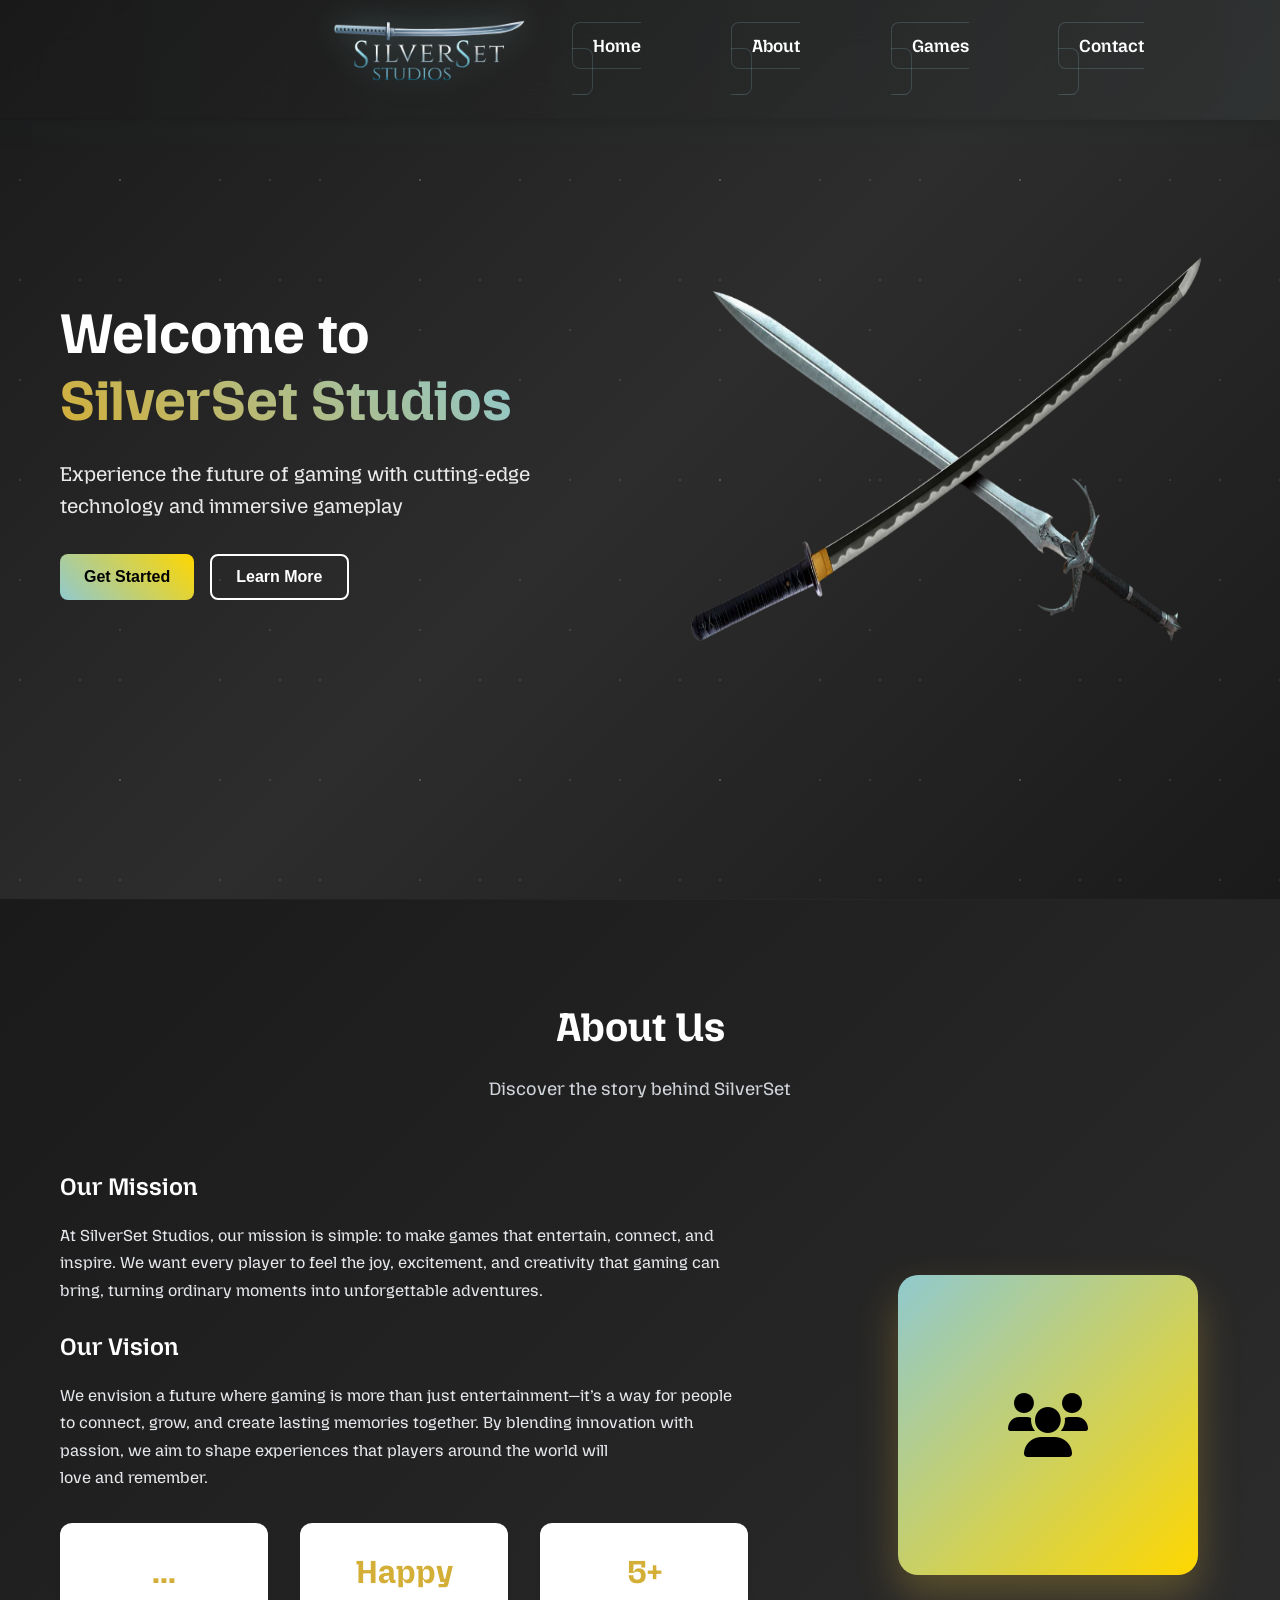
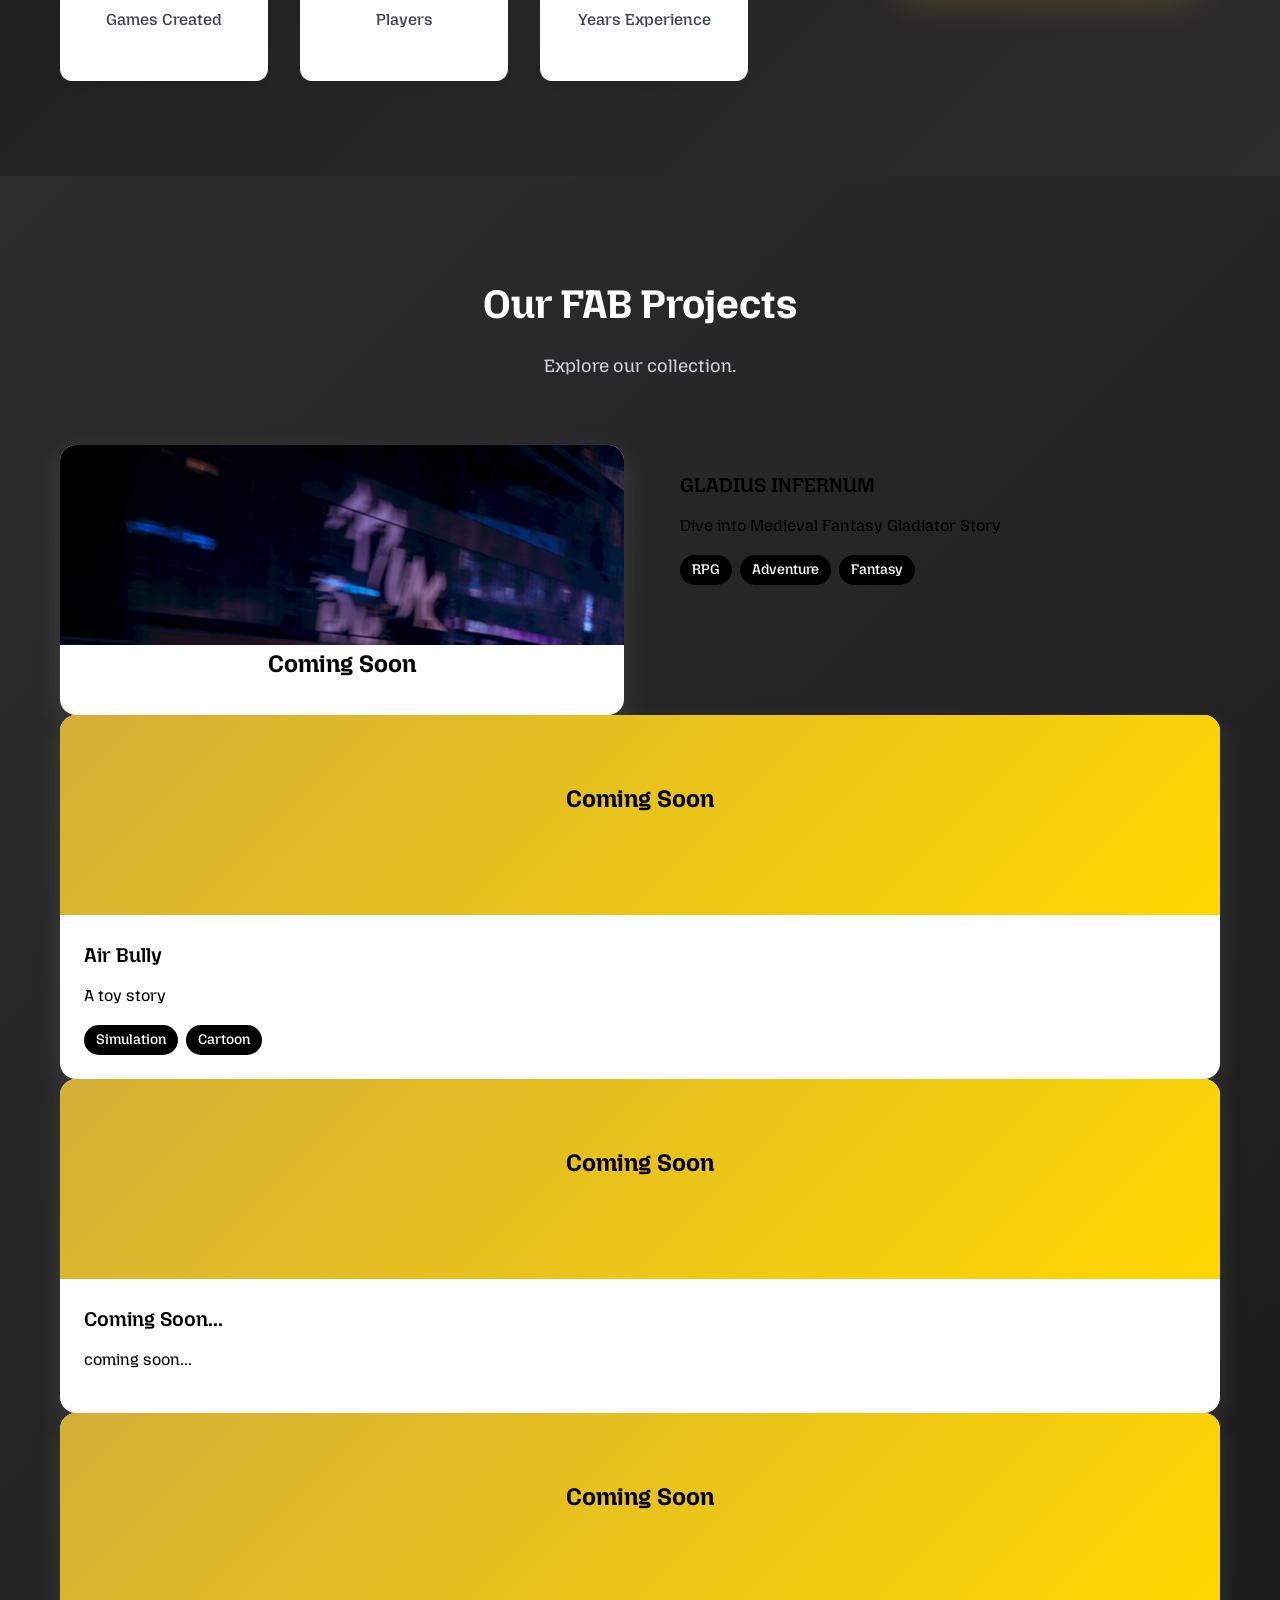
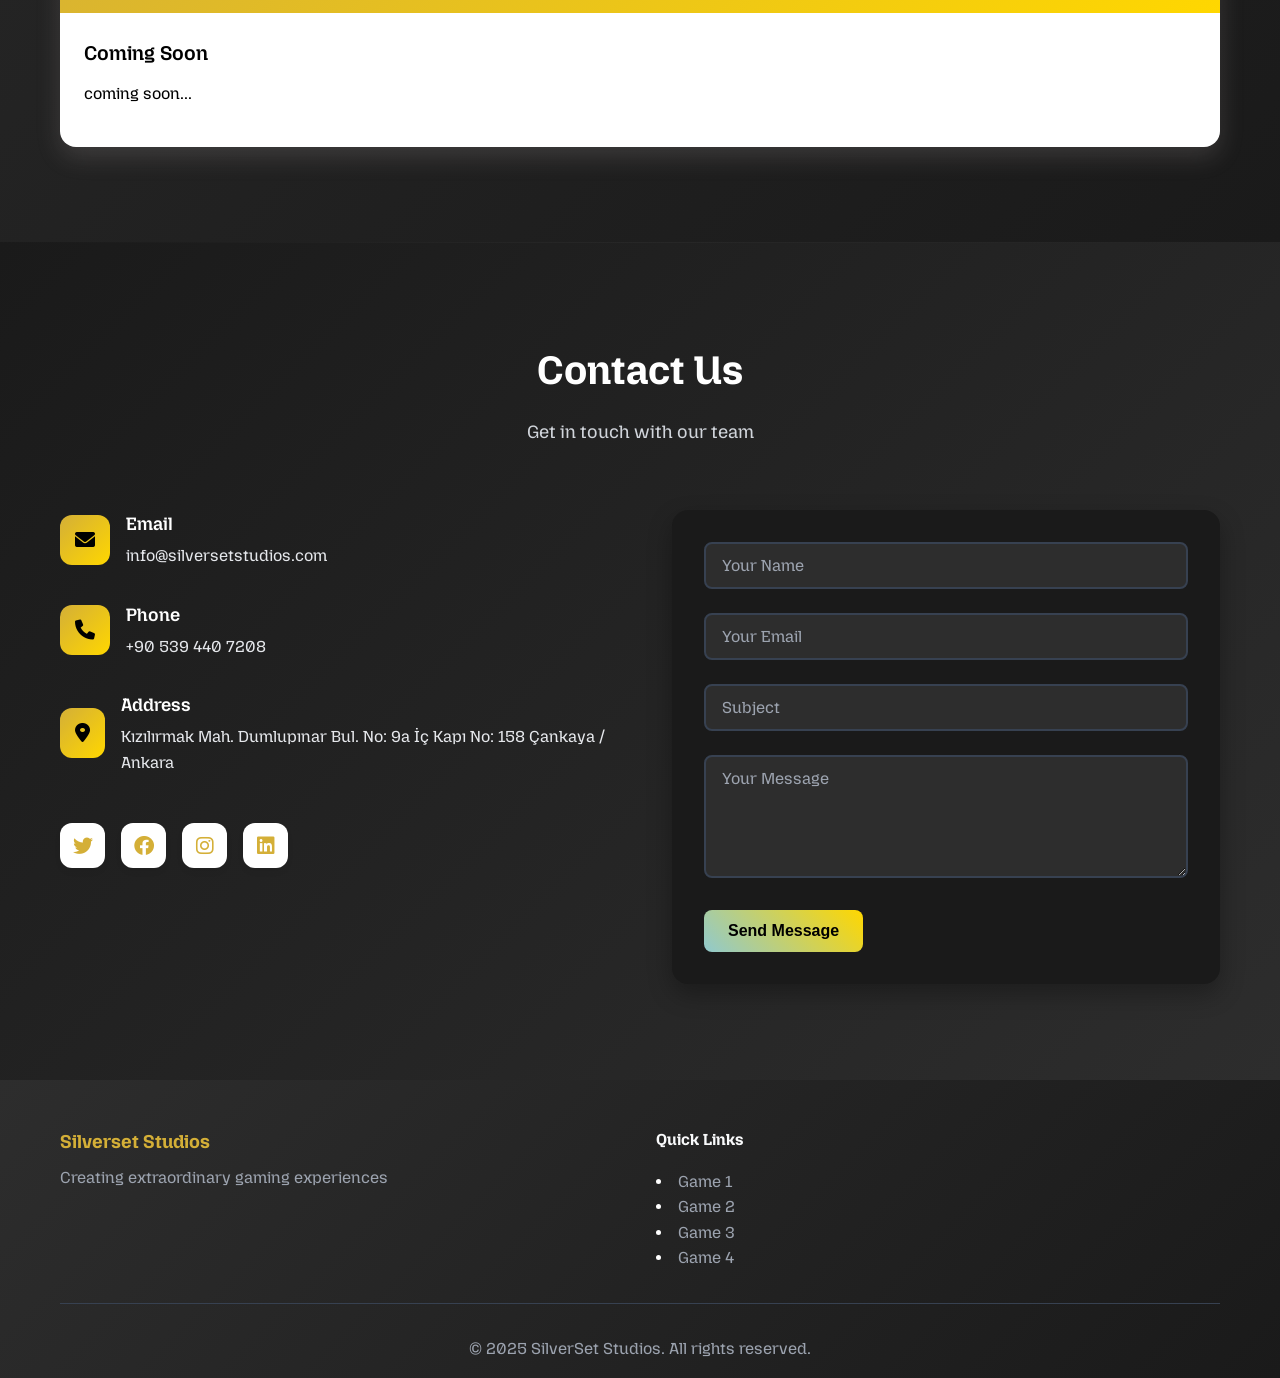
==== index.html @ 46ac8ef0 "Update index.html" ====
<!DOCTYPE html>
<html lang="en">
<head>
    <meta charset="UTF-8">
    <meta name="viewport" content="width=device-width, initial-scale=1.0">
    <title>SilverSet Studios</title>
    <link rel="stylesheet" href="styles.css">
    <link href="https://fonts.googleapis.com/css2?family=Inter:wght@300;400;500;600;700&display=swap" rel="stylesheet">
    <link href="https://fonts.googleapis.com/css2?family=Mozilla+Headline:wght@300;400;500;600;700&display=swap" rel="stylesheet">
    <link rel="stylesheet" href="https://cdnjs.cloudflare.com/ajax/libs/font-awesome/6.0.0/css/all.min.css">
</head>
<body>
    <!-- Navigation -->
    <nav class="navbar">
        <div class="nav-container">
            <div class="nav-logo" onclick="document.getElementById('home').scrollIntoView({behavior: 'smooth'})" style="cursor: pointer;">
                <img src="Silversetstudios.PNG" alt="SilverSet Logo" class="logo-image">
            </div>
            <ul class="nav-menu">
                <li class="nav-item">
                    <a href="#home" class="nav-link">Home</a>
                </li>
                <li class="nav-item">
                    <a href="#about" class="nav-link">About</a>
                </li>
                <li class="nav-item">
                    <a href="#games" class="nav-link">Games</a>
                </li>
                <li class="nav-item">
                    <a href="#contact" class="nav-link">Contact</a>
                </li>
            </ul>
            <div class="hamburger">
                <span class="bar"></span>
                <span class="bar"></span>
                <span class="bar"></span>
            </div>
        </div>
    </nav>

    <!-- Hero Section -->
    <section id="home" class="hero">
        <div class="hero-container">
            <div class="hero-content">
                <h1 class="hero-title">
                    Welcome to <span class="highlight">SilverSet Studios</span>
                </h1>
                <p class="hero-subtitle">
                    Experience the future of gaming with cutting-edge technology and immersive gameplay
                </p>
                <div class="hero-buttons">
                    <button class="btn btn-primary" onclick="document.getElementById('games').scrollIntoView({behavior: 'smooth'})">Get Started</button>
                    <button class="btn btn-secondary" onclick="document.getElementById('about').scrollIntoView({behavior: 'smooth'})">Learn More</button>
                </div>
            </div>
            <div class="hero-visual">
                <div class="hero-image">
                    <img src="hero-image.png" alt="Hero Image" class="hero-image">
                </div>
            </div>
        </div>
        <div class="hero-background">
            <div class="gradient-overlay"></div>
            <div class="particles"></div>
        </div>
    </section>

    <!-- About Us Section -->
    <section id="about" class="about">
        <div class="container">
            <div class="section-header">
                <h2 class="section-title">About Us</h2>
                <p class="section-subtitle">Discover the story behind SilverSet</p>
            </div>
            <div class="about-content">
                <div class="about-text">
                    <h3>Our Mission</h3>
                    <p>At SilverSet Studios, our mission is simple: to make games that entertain, connect, and inspire. We want every player to feel the joy, excitement, and creativity that gaming can bring, turning ordinary moments into unforgettable adventures.
                    </p>
                    
                    <h3>Our Vision</h3>
                    <p>We envision a future where gaming is more than just entertainment—it’s a way for people to connect, grow, and create lasting memories together. By blending innovation with passion, we aim to shape experiences that players around the world will love and remember.</p>
                    
                    <div class="stats">
                        <div class="stat-item">
                            <h4>...</h4>
                            <p>Games Created</p>
                        </div>
                        <div class="stat-item">
                            <h4>Happy</h4>
                            <p>Players</p>
                        </div>
                        <div class="stat-item">
                            <h4>5+</h4>
                            <p>Years Experience</p>
                        </div>
                    </div>
                </div>
                <div class="about-image">
                    <div class="image-placeholder">
                        <i class="fas fa-users"></i>
                    </div>
                </div>
            </div>
        </div>
    </section>

    <!-- Games Section -->
    <section id="games" class="games">
        <div class="container">
            <div class="section-header">
                <h2 class="section-title">Our FAB Projects</h2>
                <p class="section-subtitle">Explore our collection.</p>
            </div>
            <div class="games-grid">
                <div class="game-card" onclick="window.open('https://example.com/gladius-infernum', '_blank')">
                    <div class="game-image" style="background-image: url('fabb.jpg');"></div>
                            <div class="coming-soon">
                                <div class="coming-soon-text">Coming Soon</div>
                                <div class="animated-dots">
                                    <div class="dot"></div>
                                    <div class="dot"></div>
                                    <div class="dot"></div>
                                </div>
                            </div>
                    </div>
                    <div class="game-content">
                        <h3>GLADIUS INFERNUM</h3>
                        <p>Dive into Medieval Fantasy Gladiator Story</p>
                        <div class="game-tags">
                            <span class="tag">RPG</span>
                            <span class="tag">Adventure</span>
                            <span class="tag">Fantasy</span>
                        </div>
                    </div>
                </div>
                
                <div class="game-card" onclick="window.open('https://example.com/space-warriors', '_blank')">
                    <div class="game-image">
                        <div class="coming-soon">
                            <div class="coming-soon-text">Coming Soon</div>
                            <div class="animated-dots">
                                <div class="dot"></div>
                                <div class="dot"></div>
                                <div class="dot"></div>
                            </div>
                        </div>
                    </div>
                    <div class="game-content">
                        <h3>Air Bully</h3>
                        <p>A toy story</p>
                        <div class="game-tags">
                            <span class="tag">Simulation</span>
                            <span class="tag">Cartoon</span>
                        </div>
                    </div>
                </div>
                
                <div class="game-card" onclick="window.open('https://example.com/speed-racer', '_blank')">
                    <div class="game-image">
                        <div class="coming-soon">
                            <div class="coming-soon-text">Coming Soon</div>
                            <div class="animated-dots">
                                <div class="dot"></div>
                                <div class="dot"></div>
                                <div class="dot"></div>
                            </div>
                        </div>
                    </div>
                    <div class="game-content">
                        <h3>Coming Soon...</h3>
                        <p>coming soon...</p>
                        <div class="game-tags">
                            
                        </div>
                    </div>
                </div>
                
                <div class="game-card" onclick="window.open('https://example.com/mind-bender', '_blank')">
                    <div class="game-image">
                        <div class="coming-soon">
                            <div class="coming-soon-text">Coming Soon</div>
                            <div class="animated-dots">
                                <div class="dot"></div>
                                <div class="dot"></div>
                                <div class="dot"></div>
                            </div>
                        </div>
                    </div>
                    <div class="game-content">
                        <h3>Coming Soon</h3>
                        <p>coming soon...</p>
                        <div class="game-tags">
                           
                        </div>
                    </div>
                </div>
            </div>
        </div>
    </section>

    <!-- Contact Section -->
    <section id="contact" class="contact">
        <div class="container">
            <div class="section-header">
                <h2 class="section-title">Contact Us</h2>
                <p class="section-subtitle">Get in touch with our team</p>
            </div>
            <div class="contact-content">
                <div class="contact-info">
                    <div class="contact-item">
                        <div class="contact-icon">
                            <i class="fas fa-envelope"></i>
                        </div>
                        <div class="contact-details">
                            <h4>Email</h4>
                            <p>info@silversetstudios.com</p>
                        </div>
                    </div>
                    
                    <div class="contact-item">
                        <div class="contact-icon">
                            <i class="fas fa-phone"></i>
                        </div>
                        <div class="contact-details">
                            <h4>Phone</h4>
                            <p>+90 539 440 7208</p>
                        </div>
                    </div>
                    
                    <div class="contact-item">
                        <div class="contact-icon">
                            <i class="fas fa-map-marker-alt"></i>
                        </div>
                        <div class="contact-details">
                            <h4>Address</h4>
                            <p>Kızılırmak Mah. Dumlupınar Bul. No: 9a İç Kapı No: 158 Çankaya / Ankara</p>
                        </div>
                    </div>
                    
                    <div class="social-links">
                        <a href="#" class="social-link"><i class="fab fa-twitter"></i></a>
                        <a href="#" class="social-link"><i class="fab fa-facebook"></i></a>
                        <a href="https://www.instagram.com//silversetstudios" class="social-link"><i class="fab fa-instagram"></i></a>
                        <a href="https://www.linkedin.com/company/silversetstudios" class="social-link"><i class="fab fa-linkedin"></i></a>
                    </div>
                </div>
                
                <div class="contact-form">
                    <form action="https://formspree.io/f/xqalopgl" method="POST">
                        <div class="form-group">
                            <input type="text" id="name" name="name" placeholder="Your Name" required>
                        </div>
                        <div class="form-group">
                            <input type="email" id="email" name="email" placeholder="Your Email" required>
                        </div>
                        <div class="form-group">
                            <input type="text" id="subject" name="subject" placeholder="Subject" required>
                        </div>
                        <div class="form-group">
                            <textarea id="message" name="message" placeholder="Your Message" rows="5" required></textarea>
                        </div>
                        <button type="submit" class="btn btn-primary">Send Message</button>
                    </form>
                </div>
            </div>
        </div>
    </section>

    <!-- Footer -->
    <footer class="footer">
        <div class="container">
            <div class="footer-content">
                <div class="footer-logo">
                    <h3>Silverset Studios</h3>
                    <p>Creating extraordinary gaming experiences</p>
                </div>
                <div class="footer-links">
                    <h4>Quick Links</h4>
                    
                        <li><a href="#home">Game 1</a></li>
                        <li><a href="#about">Game 2</a></li>
                        <li><a href="#games">Game 3</a></li>
                        <li><a href="#contact">Game 4</a></li>
                    
                </div>
                
            </div>
            <div class="footer-bottom">
                <p>&copy; 2025 SilverSet Studios. All rights reserved.</p>
            </div>
        </div>
    </footer>

    <script src="script.js"></script>
</body>
</html>
---- styles.css ----
/* Reset and Base Styles */
* {
    margin: 0;
    padding: 0;
    box-sizing: border-box;
}

html {
    scroll-behavior: smooth;
    margin: 0;
    padding: 0;
}

body {
    font-family: 'Mozilla Headline', 'Inter', sans-serif;
    line-height: 1.6;
    color: #333;
    overflow-x: hidden;
    margin: 0;
    padding: 0;
    background: #000000;
}

.container {
    max-width: 1200px;
    margin: 0 auto;
    padding: 0 20px;
}

/* Navigation */
.navbar {
    position: fixed;
    top: 0;
    width: 100%;
    background: linear-gradient(135deg, rgba(26, 26, 26, 0.9) 0%, rgba(45, 45, 45, 0.8) 100%);
    backdrop-filter: blur(20px);
    z-index: 1000;
    height: 120px;
    transition: all 0.4s cubic-bezier(0.4, 0, 0.2, 1);
    border-bottom: 2px solid transparent;
    background-image: linear-gradient(135deg, rgba(26, 26, 26, 0.9) 0%, rgba(45, 45, 45, 0.8) 100%),
                      linear-gradient(90deg, transparent, rgba(144, 201, 206, 0.2), transparent);
    background-size: 100% 100%, 200% 100%;
    animation: navbarGlow 6s ease-in-out infinite;
    box-shadow: 0 4px 20px rgba(0, 0, 0, 0.3), 0 0 30px rgba(144, 201, 206, 0.1);
}

.navbar.scrolled {
    background: linear-gradient(135deg, rgba(26, 26, 26, 0.95) 0%, rgba(45, 45, 45, 0.9) 100%);
    backdrop-filter: blur(25px);
    height: 80px;
    box-shadow: 0 8px 32px rgba(0, 0, 0, 0.4), 0 0 0 1px rgba(144, 201, 206, 0.2);
    border-bottom: 2px solid rgba(144, 201, 206, 0.3);
    transform: translateY(0);
}

.navbar.scrolled .nav-container {
    margin-top: -70px;
}

.nav-container {
    width: 90%;
    padding: 0 0 0 320px;
    display: flex;
    justify-content: flex-start;
    align-items: center;
    gap: 2rem;
    margin-top: -50px;
    transition: all 0.4s cubic-bezier(0.4, 0, 0.2, 1);
}

.nav-logo {
    display: flex;
    align-items: center;
    padding: 0px;
    position: relative;
    z-index: 1001;
}

.logo-image {
    height: 220px;
    width: auto;
    object-fit: contain;
    display: block;
    transition: all 0.4s cubic-bezier(0.4, 0, 0.2, 1);
    filter: drop-shadow(0 0 15px rgba(144, 201, 206, 0.4));
    animation: logoFloat 3s ease-in-out infinite;
}

.logo-image:hover {
    transform: scale(1.05) rotate(1deg);
    filter: drop-shadow(0 0 25px rgba(144, 201, 206, 0.8));
}

.nav-menu {
    display: flex;
    list-style: none;
    gap: 5rem;
}

.nav-link {
    text-decoration: none;
    color: #ffffff;
    font-weight: 600;
    font-size: 1.1rem;
    transition: all 0.4s cubic-bezier(0.4, 0, 0.2, 1);
    position: relative;
    padding: 12px 20px;
    border-radius: 8px;
    background: transparent;
    border: 1px solid rgba(144, 201, 206, 0.2);
    min-width: 100px;
    text-align: center;
    line-height: 1.2;
}

.nav-link:hover {
    color: #90c9ce;
    transform: translateY(-2px);
    border-color: rgba(144, 201, 206, 0.5);
    box-shadow: 0 0 15px rgba(144, 201, 206, 0.2);
}

.nav-link::after {
    content: '';
    position: absolute;
    width: 0;
    height: 2px;
    bottom: -1px;
    left: 50%;
    background: linear-gradient(90deg, #90c9ce, #ffd700);
    transition: all 0.4s cubic-bezier(0.4, 0, 0.2, 1);
    transform: translateX(-50%);
    border-radius: 1px;
}

.nav-link:hover::after {
    width: 100%;
}

.nav-link::before {
    content: '';
    position: absolute;
    width: 100%;
    height: 1px;
    bottom: -1px;
    left: 0;
    background: linear-gradient(90deg, transparent, rgba(144, 201, 206, 0.3), transparent);
    opacity: 0.3;
}

.hamburger {
    display: none;
    flex-direction: column;
    cursor: pointer;
}

.bar {
    width: 25px;
    height: 3px;
    background-color: #ffffff;
    margin: 3px 0;
    transition: 0.3s;
}

/* Hero Section */
.hero {
    position: relative;
    min-height: 100vh;
    display: flex;
    align-items: center;
    background: linear-gradient(135deg, #1a1a1a 0%, #2d2d2d 50%, #1a1a1a 100%);
    overflow: hidden;
    margin: 0;
    padding: 0;
    margin-top: 0;
}

.hero-container {
    position: relative;
    z-index: 2;
    max-width: 1200px;
    margin: 0 auto;
    padding: 0 20px;
    display: grid;
    grid-template-columns: 1fr 1fr;
    gap: 4rem;
    align-items: center;
}

.hero-content {
    color: white;
}

.hero-title {
    font-size: 3.5rem;
    font-weight: 700;
    margin-bottom: 1.5rem;
    line-height: 1.2;
}

.highlight {
    background: linear-gradient(45deg, #d4af37, #90c9ce);
    -webkit-background-clip: text;
    -webkit-text-fill-color: transparent;
    background-clip: text;
}

.hero-subtitle {
    font-size: 1.25rem;
    margin-bottom: 2rem;
    opacity: 0.9;
    line-height: 1.6;
}

.hero-buttons {
    display: flex;
    gap: 1rem;
    flex-wrap: wrap;
}

.btn {
    padding: 12px 24px;
    border: none;
    border-radius: 8px;
    font-size: 1rem;
    font-weight: 600;
    cursor: pointer;
    transition: all 0.3s ease;
    text-decoration: none;
    display: inline-block;
    position: relative;
    overflow: hidden;
}

.btn-primary {
    background: linear-gradient(45deg, #90c9ce, #ffd700);
    color: black;
}

.btn-primary:hover {
    transform: translateY(-2px);
    box-shadow: 0 10px 25px rgba(212, 175, 55, 0.3);
}

.btn-secondary {
    background: transparent;
    color: white;
    border: 2px solid white;
}

.btn-secondary:hover {
    background: white;
    color: #d4af37;
}

.hero-visual {
    position: relative;
    height: 400px;
}

.hero-image {
    position: relative;
    width: 100%;
    height: 100%;
}



.hero-background {
    position: absolute;
    top: 0;
    left: 0;
    width: 100%;
    height: 100%;
    z-index: 1;
}

.gradient-overlay {
    position: absolute;
    top: 0;
    left: 0;
    width: 100%;
    height: 100%;
    background: linear-gradient(135deg, rgba(26, 26, 26, 0.8) 0%, rgba(45, 45, 45, 0.8) 50%, rgba(26, 26, 26, 0.8) 100%);
}

.particles {
    position: absolute;
    top: 0;
    left: 0;
    width: 100%;
    height: 100%;
    background-image: 
        radial-gradient(circle at 20% 80%, rgba(255, 255, 255, 0.1) 1px, transparent 1px),
        radial-gradient(circle at 80% 20%, rgba(255, 255, 255, 0.1) 1px, transparent 1px),
        radial-gradient(circle at 40% 40%, rgba(255, 255, 255, 0.1) 1px, transparent 1px);
    background-size: 100px 100px, 150px 150px, 200px 200px;
    animation: particle-move 20s linear infinite;
}

@keyframes particle-move {
    0% { transform: translateY(0px); }
    100% { transform: translateY(-100px); }
}

/* Section Styles */
.section-header {
    text-align: center;
    margin-bottom: 4rem;
}

/* Ensure smooth transitions between sections */
section {
    position: relative;
}

section::before {
    content: '';
    position: absolute;
    top: 0;
    left: 0;
    right: 0;
    height: 1px;
    background: linear-gradient(90deg, transparent, rgba(45, 45, 45, 0.5), transparent);
    z-index: 1;
}

.section-title {
    font-size: 2.5rem;
    font-weight: 700;
    margin-bottom: 1rem;
    color: #ffffff;
}

.section-subtitle {
    font-size: 1.125rem;
    color: #d1d5db;
    max-width: 600px;
    margin: 0 auto;
}

/* About Section */
.about {
    padding: 6rem 0;
    background: linear-gradient(135deg, #1a1a1a 0%, #2d2d2d 100%);
    margin: 0;
    margin-top: -1px; /* Fix white line gap */
}

.about-content {
    display: grid;
    grid-template-columns: 2fr 1fr;
    gap: 8rem;
    align-items: center;
}

.about-text h3 {
    font-size: 1.5rem;
    font-weight: 600;
    margin-bottom: 1rem;
    color: #ffffff;
}

.about-text p {
    margin-bottom: 1.5rem;
    color: #e5e7eb;
    line-height: 1.7;
}

.stats {
    display: grid;
    grid-template-columns: repeat(3, 1fr);
    gap: 2rem;
    margin-top: 2rem;
}

.stat-item {
    text-align: center;
    padding: 1.5rem;
    background: white;
    border-radius: 12px;
    box-shadow: 0 4px 6px rgba(0, 0, 0, 0.05);
}

.stat-item h4 {
    font-size: 2rem;
    font-weight: 700;
    color: #d4af37;
    margin-bottom: 0.5rem;
}

.stat-item p {
    color: #40454d;
    font-weight: 500;
}

.about-image {
    display: flex;
    justify-content: center;
    align-items: center;
}

.image-placeholder {
    width: 300px;
    height: 300px;
    background: linear-gradient(135deg, #90c9ce, #ffd700);
    border-radius: 20px;
    display: flex;
    align-items: center;
    justify-content: center;
    font-size: 4rem;
    color: black;
    box-shadow: 0 20px 40px rgba(212, 175, 55, 0.3);
}

/* Games Section */
.games {
    padding: 6rem 0;
    background: linear-gradient(135deg, #2d2d2d 0%, #1a1a1a 100%);
    margin-top: -1px; /* Fix white line gap */
}

.games-grid {
    display: grid;
    grid-template-columns: repeat(auto-fit, minmax(280px, 1fr));
    gap: 2rem;
}

.game-card {
    background: white;
    border-radius: 16px;
    overflow: hidden;
    box-shadow: 0 10px 25px rgba(179, 170, 170, 0.196);
    transition: all 0.3s ease;
    cursor: pointer;
}

.game-card:hover {
    transform: translateY(-10px);
    box-shadow: 0 20px 40px rgba(0, 0, 0, 0.15);
}

.game-image {
    height: 200px;
    background: linear-gradient(135deg, #d4af37, #ffd700);
    display: flex;
    align-items: center;
    justify-content: center;
    font-size: 3rem;
    color: black;
    cursor: pointer;
    transition: all 0.3s ease;
}

.game-image:hover {
    transform: scale(1.05);
    box-shadow: 0 15px 30px rgba(212, 175, 55, 0.4);
}

.coming-soon {
    display: flex;
    flex-direction: column;
    align-items: center;
    justify-content: center;
    gap: 1rem;
    color: black;
    font-weight: 700;
}

.coming-soon-text {
    font-size: 1.5rem;
    margin-bottom: 0.5rem;
}

.animated-dots {
    display: flex;
    gap: 0.5rem;
}

.dot {
    width: 8px;
    height: 8px;
    background: black;
    border-radius: 50%;
    animation: dotBounce 1.4s ease-in-out infinite both;
}

.dot:nth-child(1) {
    animation-delay: -0.32s;
}

.dot:nth-child(2) {
    animation-delay: -0.16s;
}

.dot:nth-child(3) {
    animation-delay: 0s;
}

@keyframes dotBounce {
    0%, 80%, 100% {
        transform: scale(0);
        opacity: 0.5;
    }
    40% {
        transform: scale(1);
        opacity: 1;
    }
}

.game-content {
    padding: 1.5rem;
}

.game-content h3 {
    font-size: 1.25rem;
    font-weight: 600;
    margin-bottom: 0.75rem;
    color: black;
}

.game-content p {
    color: black;
    margin-bottom: 1rem;
    line-height: 1.6;
}

.game-tags {
    display: flex;
    gap: 0.5rem;
    flex-wrap: wrap;
}

.tag {
    background: #000000;
    color: #ffffff;
    padding: 0.25rem 0.75rem;
    border-radius: 20px;
    font-size: 0.875rem;
    font-weight: 500;
}

/* Contact Section */
.contact {
    padding: 6rem 0;
    background: linear-gradient(135deg, #1a1a1a 0%, #2d2d2d 100%);
    margin-top: -1px; /* Fix white line gap */
}

.contact-content {
    display: grid;
    grid-template-columns: 1fr 1fr;
    gap: 4rem;
}

.contact-info {
    display: flex;
    flex-direction: column;
    gap: 2rem;
}

.contact-item {
    display: flex;
    align-items: center;
    gap: 1rem;
}

.contact-icon {
    width: 50px;
    height: 50px;
    background: linear-gradient(135deg, #d4af37, #ffd700);
    border-radius: 12px;
    display: flex;
    align-items: center;
    justify-content: center;
    color: black;
    font-size: 1.25rem;
}

.contact-details h4 {
    font-size: 1.125rem;
    font-weight: 600;
    margin-bottom: 0.25rem;
    color: #ffffff;
}

.contact-details p {
    color: #e5e7eb;
}

.social-links {
    display: flex;
    gap: 1rem;
    margin-top: 1rem;
}

.social-link {
    width: 45px;
    height: 45px;
    background: white;
    border-radius: 12px;
    display: flex;
    align-items: center;
    justify-content: center;
    color: #d4af37;
    font-size: 1.25rem;
    text-decoration: none;
    transition: all 0.3s ease;
    box-shadow: 0 4px 6px rgba(0, 0, 0, 0.05);
}

.social-link:hover {
    transform: translateY(-2px);
    box-shadow: 0 8px 15px rgba(212, 175, 55, 0.2);
}

.contact-form {
    background: #1a1a1a;
    padding: 2rem;
    border-radius: 16px;
    box-shadow: 0 10px 25px rgba(0, 0, 0, 0.3);
}

.form-group {
    margin-bottom: 1.5rem;
}

.form-group input,
.form-group textarea {
    width: 100%;
    padding: 12px 16px;
    border: 2px solid #374151;
    border-radius: 8px;
    font-size: 1rem;
    transition: border-color 0.3s ease;
    font-family: inherit;
    background: #2d2d2d;
    color: #ffffff;
}

.form-group input::placeholder,
.form-group textarea::placeholder {
    color: #9ca3af;
}

.form-group input:focus,
.form-group textarea:focus {
    outline: none;
    border-color: #d4af37;
}

.form-group textarea {
    resize: vertical;
    min-height: 120px;
}

/* Footer */
.footer {
    background: linear-gradient(135deg, #2d2d2d 0%, #1a1a1a 100%);
    color: white;
    padding: 3rem 0 1rem;
    margin-top: -1px; /* Fix white line gap */
}

.footer-content {
    display: grid;
    grid-template-columns: repeat(auto-fit, minmax(250px, 1fr));
    gap: 2rem;
    margin-bottom: 2rem;
}

.footer-logo h3 {
    color: #d4af37;
    margin-bottom: 0.5rem;
}

.footer-logo p {
    color: #9ca3af;
}

.footer-links h4 {
    margin-bottom: 1rem;
    color: #f9fafb;
}

.footer-links ul {
    list-style: none;
}

.footer-links a {
    color: #9ca3af;
    text-decoration: none;
    transition: color 0.3s ease;
}

.footer-links a:hover {
    color: #d4af37;
}

.footer-newsletter h4 {
    margin-bottom: 1rem;
    color: #f9fafb;
}

.footer-newsletter p {
    color: #9ca3af;
    margin-bottom: 1rem;
}

.newsletter-form {
    display: flex;
    gap: 0.5rem;
}

.newsletter-form input {
    flex: 1;
    padding: 8px 12px;
    border: none;
    border-radius: 6px;
    font-size: 0.875rem;
}

.newsletter-form button {
    padding: 8px 16px;
    background: #6366f1;
    color: white;
    border: none;
    border-radius: 6px;
    cursor: pointer;
    font-size: 0.875rem;
    transition: background 0.3s ease;
}

.newsletter-form button:hover {
    background: #4f46e5;
}

.footer-bottom {
    text-align: center;
    padding-top: 2rem;
    border-top: 1px solid #374151;
    color: #9ca3af;
}

/* Responsive Design */
@media (max-width: 768px) {
    .hamburger {
        display: flex;
    }
    
    .nav-menu {
        position: fixed;
        left: -100%;
        top: 90px;
        flex-direction: column;
        background-color: rgba(17, 17, 17, 0.95);
        width: 100%;
        text-align: center;
        transition: 0.3s;
        box-shadow: 0 10px 27px rgba(0, 0, 0, 0.3);
        padding: 2rem 0;
    }
    
    .nav-menu.active {
        left: 0;
    }
    
    .hero-container {
        grid-template-columns: 1fr;
        text-align: center;
        gap: 2rem;
    }
    
    .hero-title {
        font-size: 2.5rem;
    }
    
    .hero-buttons {
        justify-content: center;
    }
    
    .about-content {
        grid-template-columns: 1fr;
        gap: 2rem;
    }
    
    .stats {
        grid-template-columns: 1fr;
    }
    
    .contact-content {
        grid-template-columns: 1fr;
        gap: 2rem;
    }
    
    .games-grid {
        grid-template-columns: 1fr;
    }
    
    .footer-content {
        grid-template-columns: 1fr;
        text-align: center;
    }
    
    .newsletter-form {
        flex-direction: column;
    }
}

@media (max-width: 480px) {
    .hero-title {
        font-size: 2rem;
    }
    
    .section-title {
        font-size: 2rem;
    }
    
    .container {
        padding: 0 15px;
    }
    
    .hero-container {
        padding: 0 15px;
    }
}

/* Animasyonlar */
@keyframes navbarGlow {
    0%, 100% { background-position: 0% 50%, 0% 50%; }
    50% { background-position: 0% 50%, 100% 50%; }
}

@keyframes logoFloat {
    0%, 100% { transform: translateY(0px); }
    50% { transform: translateY(-3px); }
}
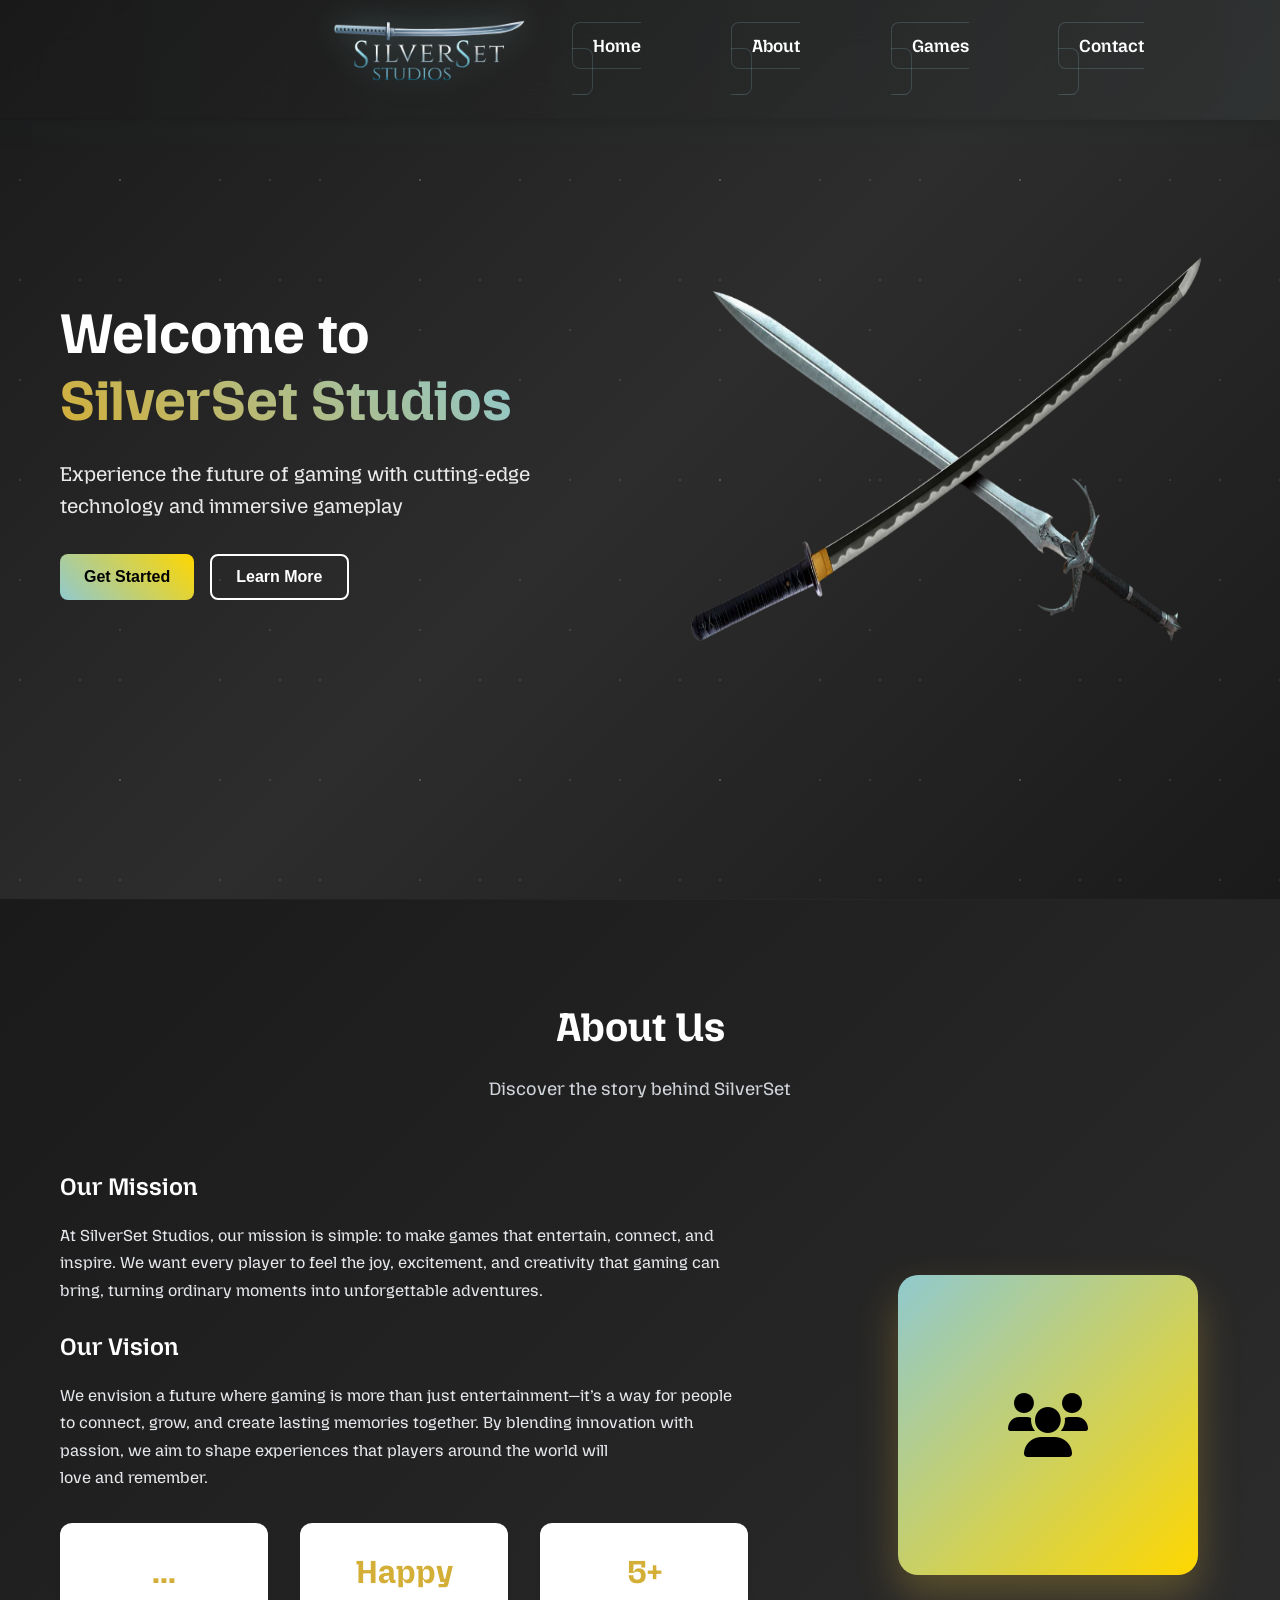
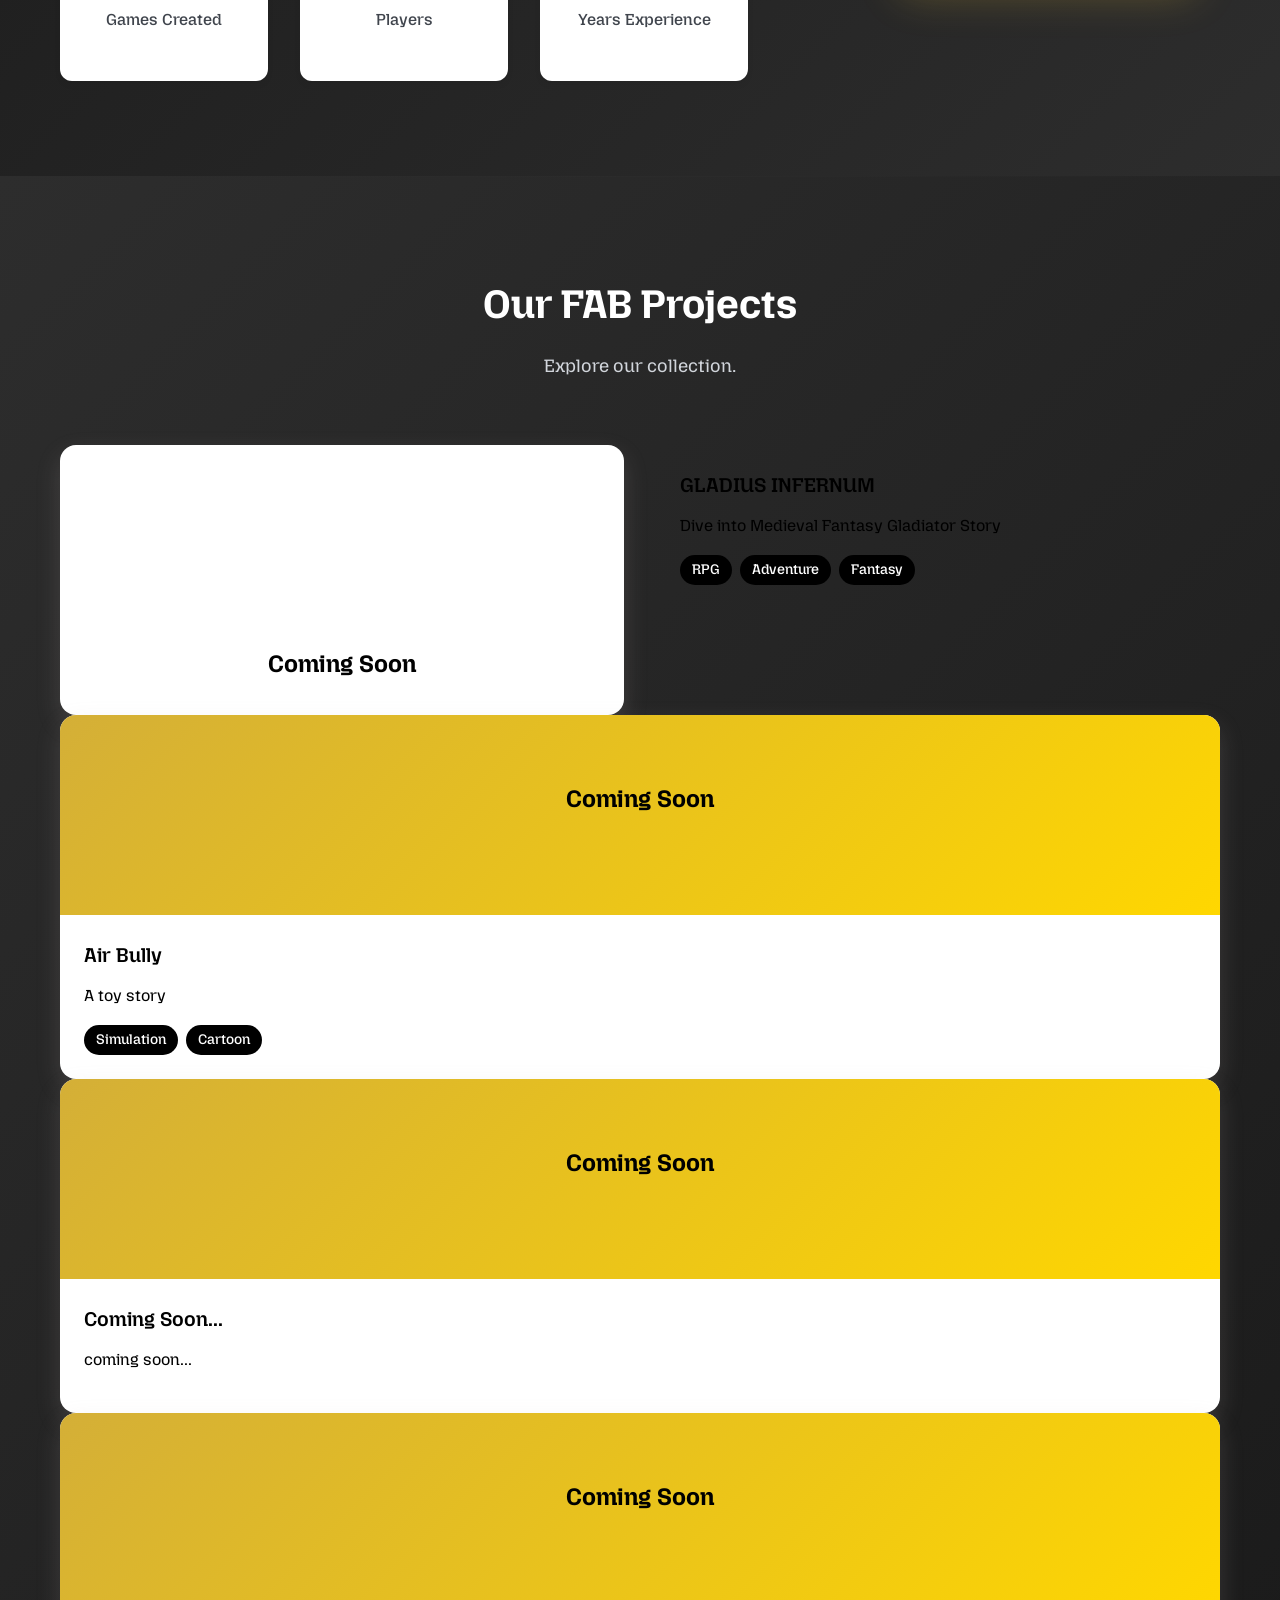
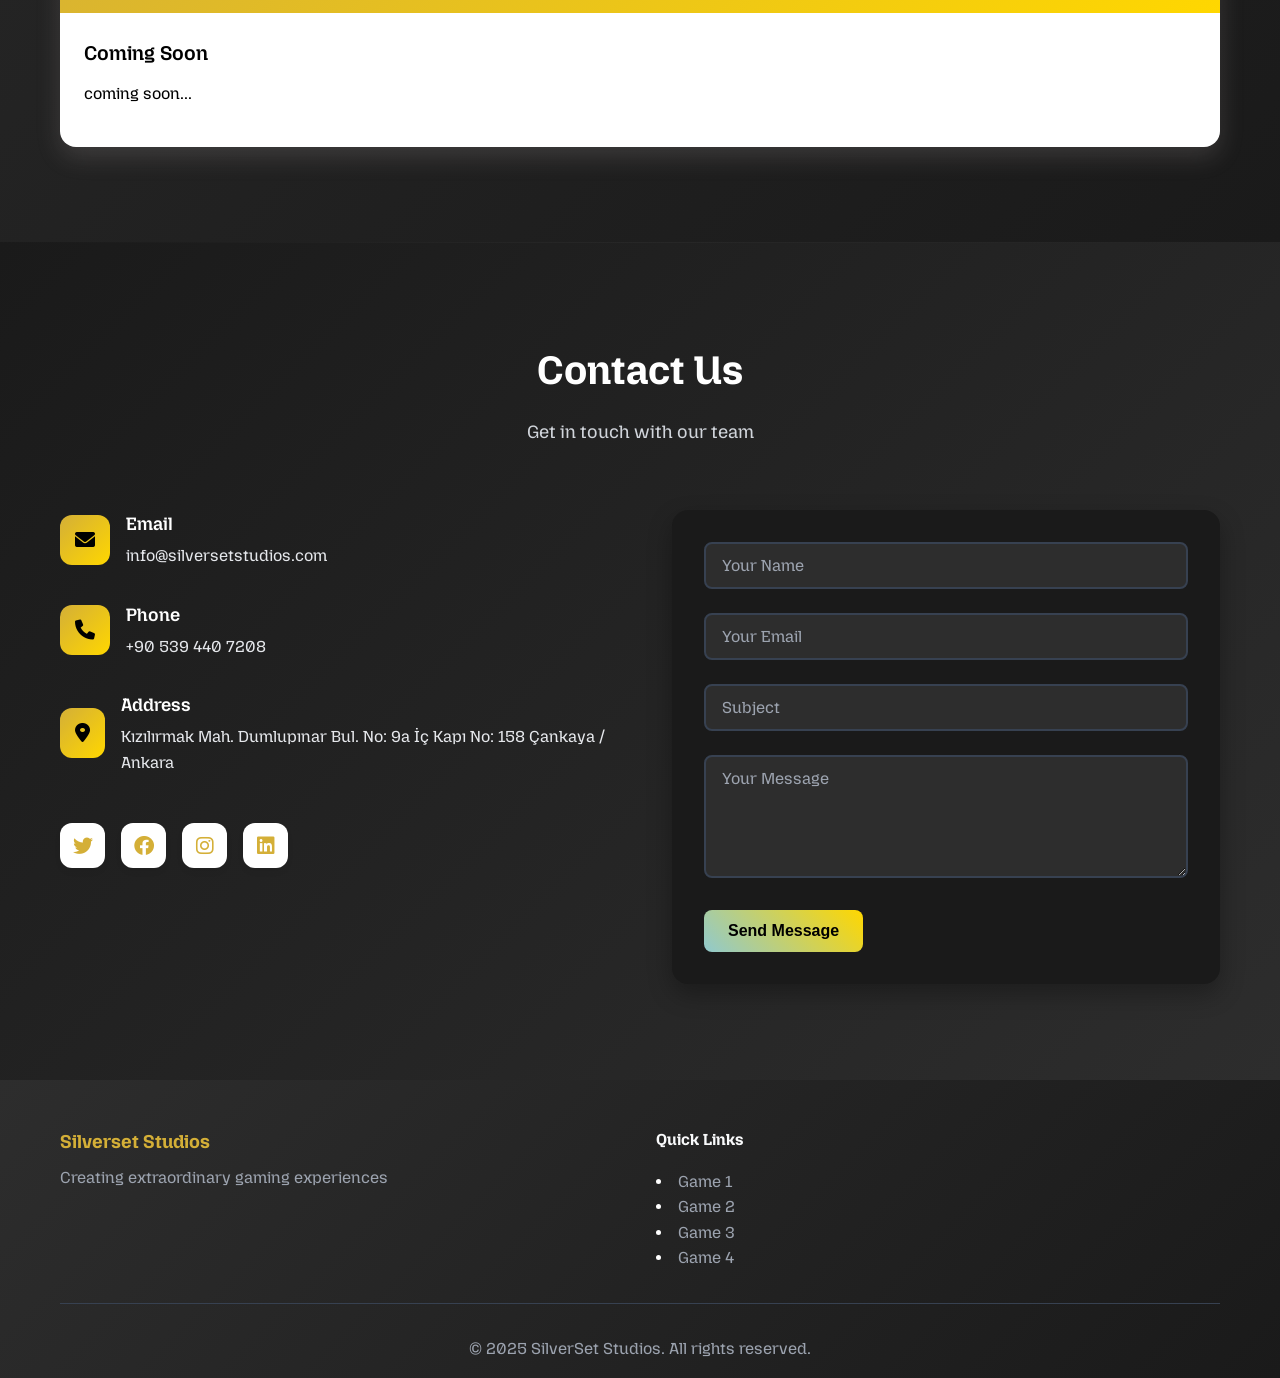
==== commit 48489ee2: "Update index.html" ====
--- a/index.html
+++ b/index.html
@@ -114,7 +114,7 @@
             </div>
             <div class="games-grid">
                 <div class="game-card" onclick="window.open('https://example.com/gladius-infernum', '_blank')">
-                    <div class="game-image" style="background-image: url('fabb.jpg');"></div>
+                    <div class="game-image" style="background-image: url("fabb.jpg");"></div>
                             <div class="coming-soon">
                                 <div class="coming-soon-text">Coming Soon</div>
                                 <div class="animated-dots">
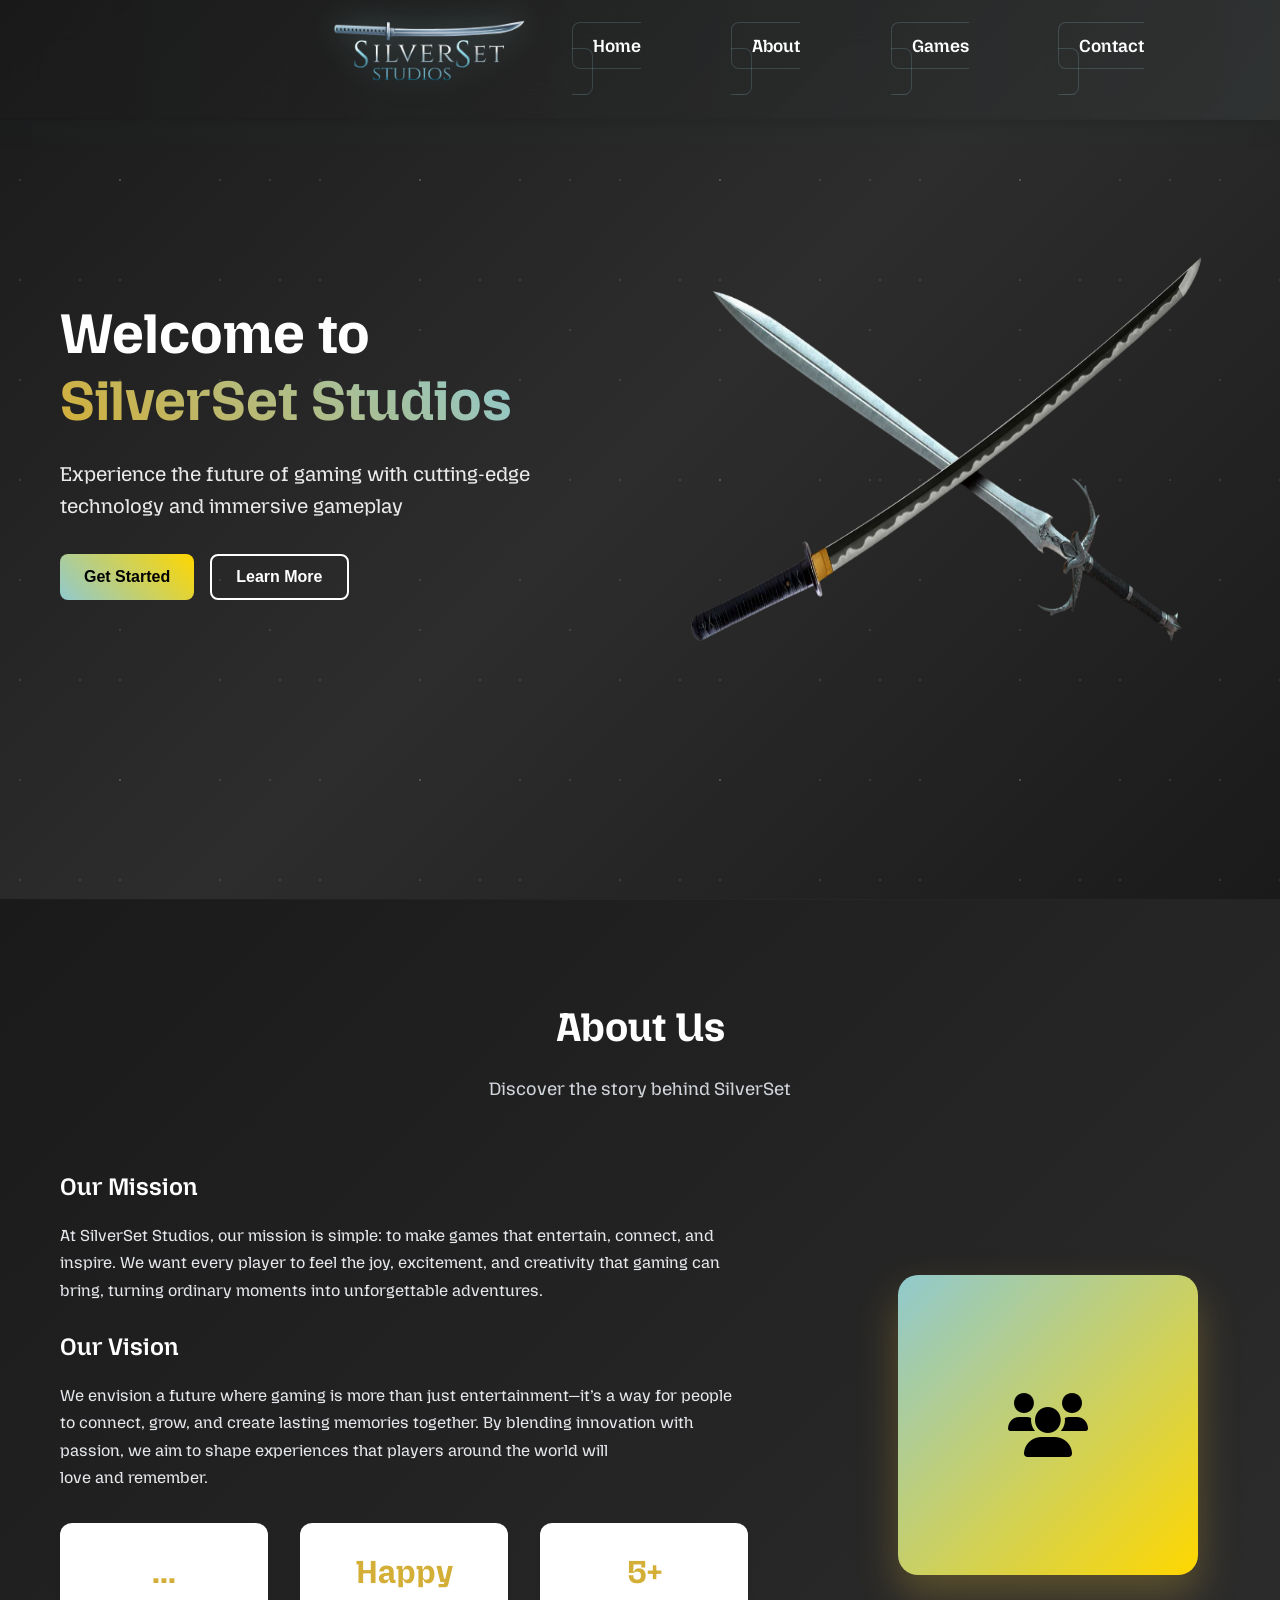
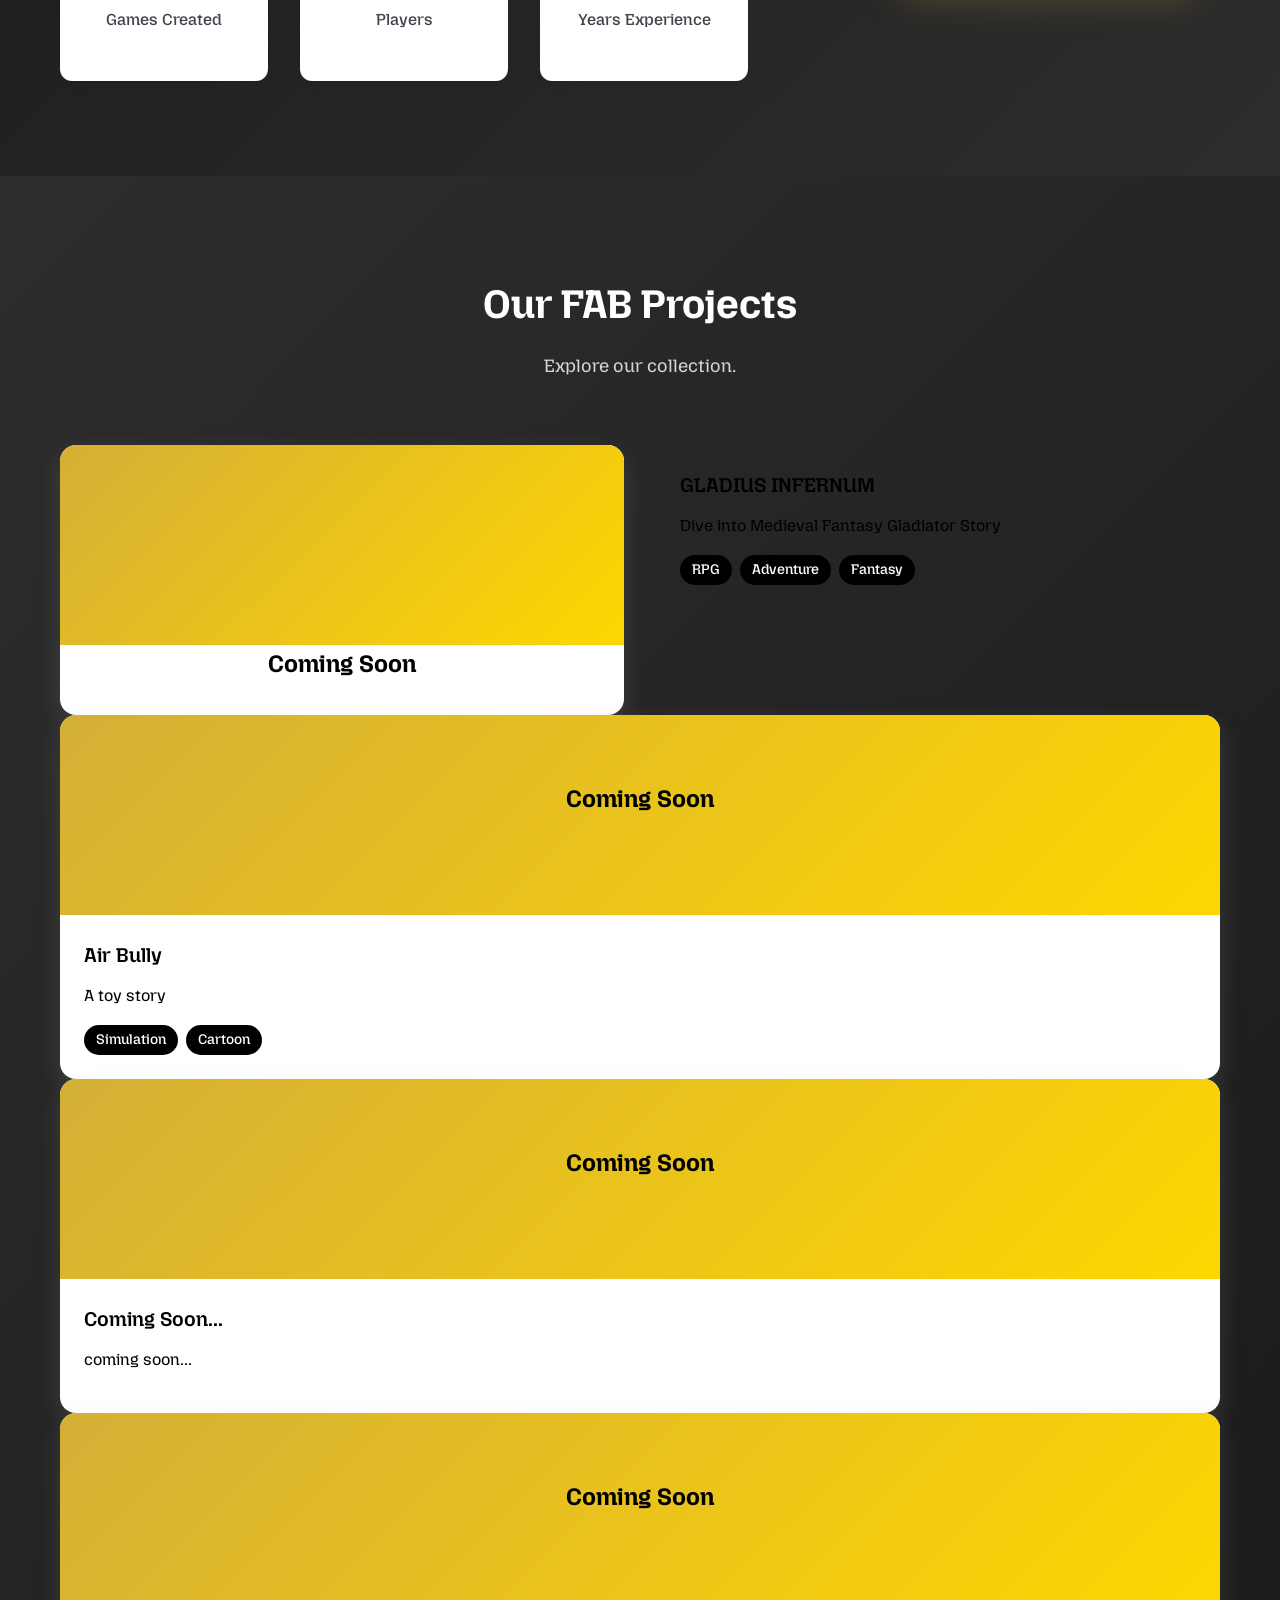
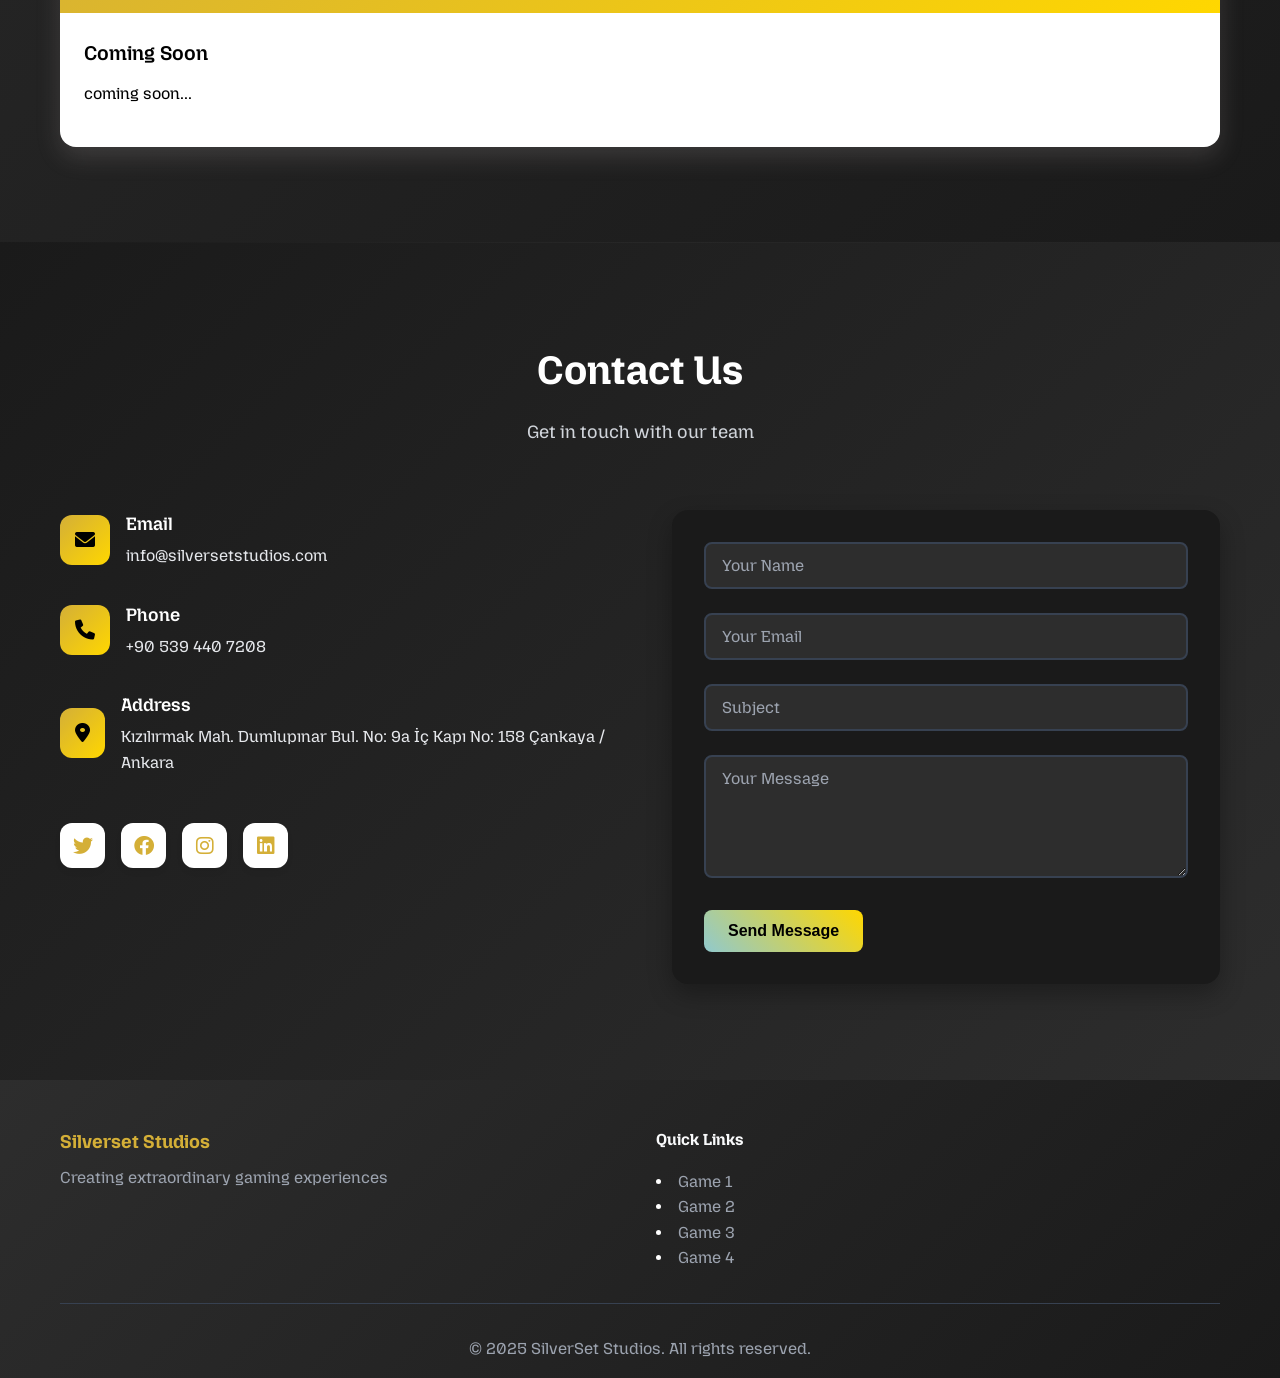
==== commit ff3fe380: "Update index.html" ====
--- a/index.html
+++ b/index.html
@@ -114,7 +114,7 @@
             </div>
             <div class="games-grid">
                 <div class="game-card" onclick="window.open('https://example.com/gladius-infernum', '_blank')">
-                    <div class="game-image" style="background-image: url("fabb.jpg");"></div>
+                    <div class="game-image"></div>
                             <div class="coming-soon">
                                 <div class="coming-soon-text">Coming Soon</div>
                                 <div class="animated-dots">
--- a/styles.css
+++ b/styles.css
@@ -443,6 +443,7 @@
 
 .game-image {
     height: 200px;
+    background-position: center;
     background: linear-gradient(135deg, #d4af37, #ffd700);
     display: flex;
     align-items: center;
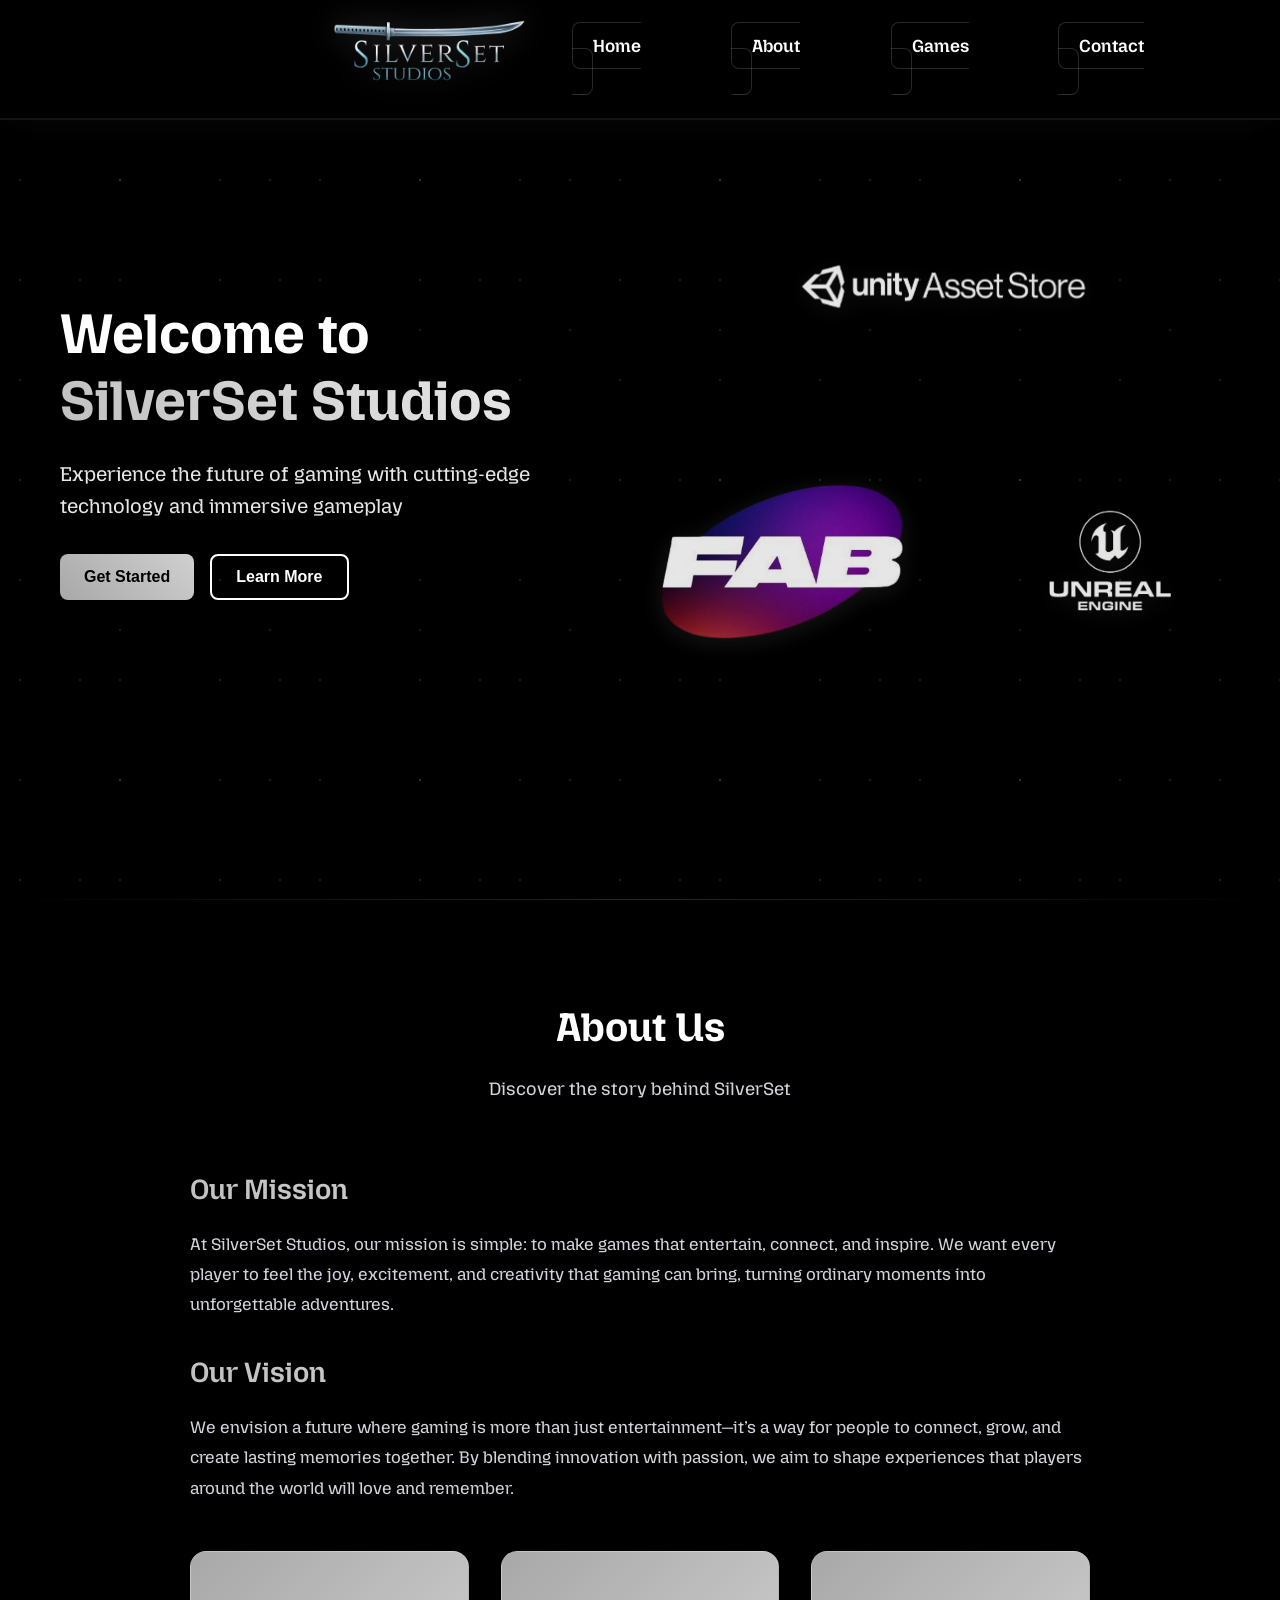
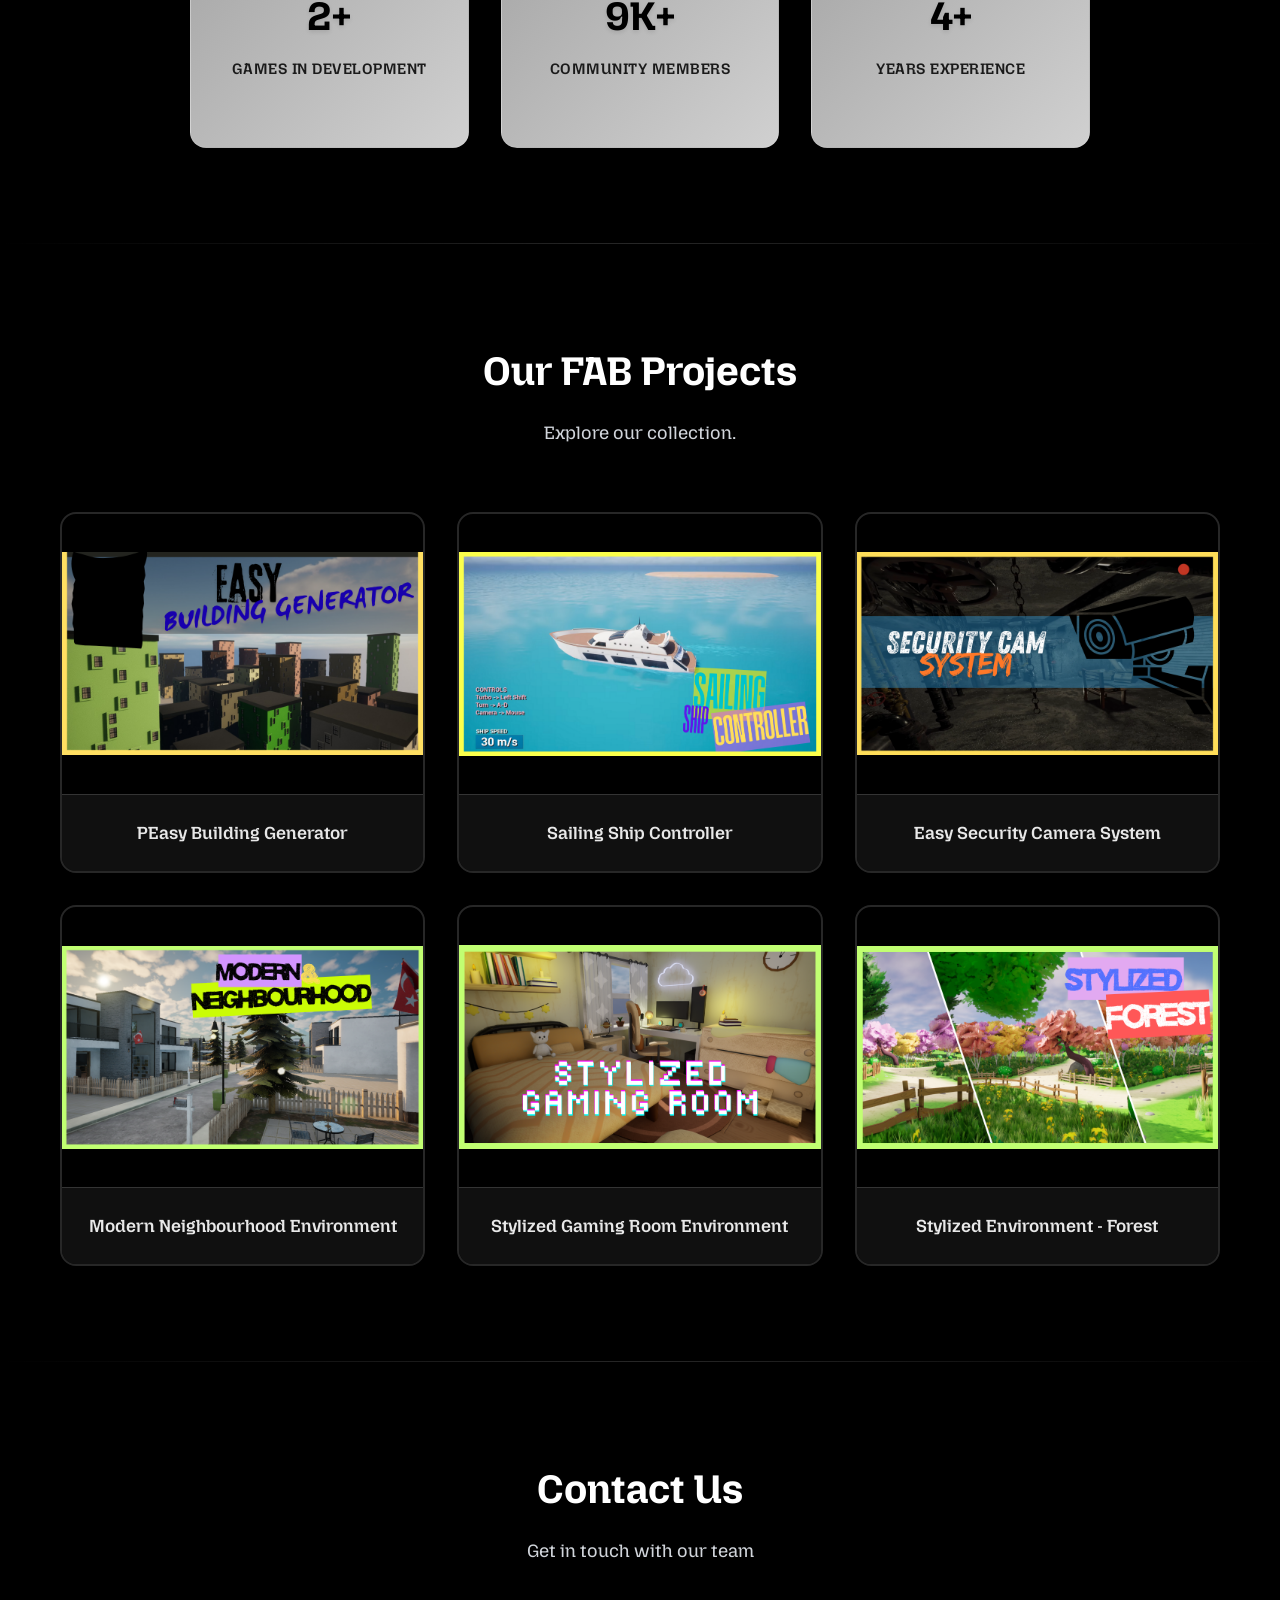
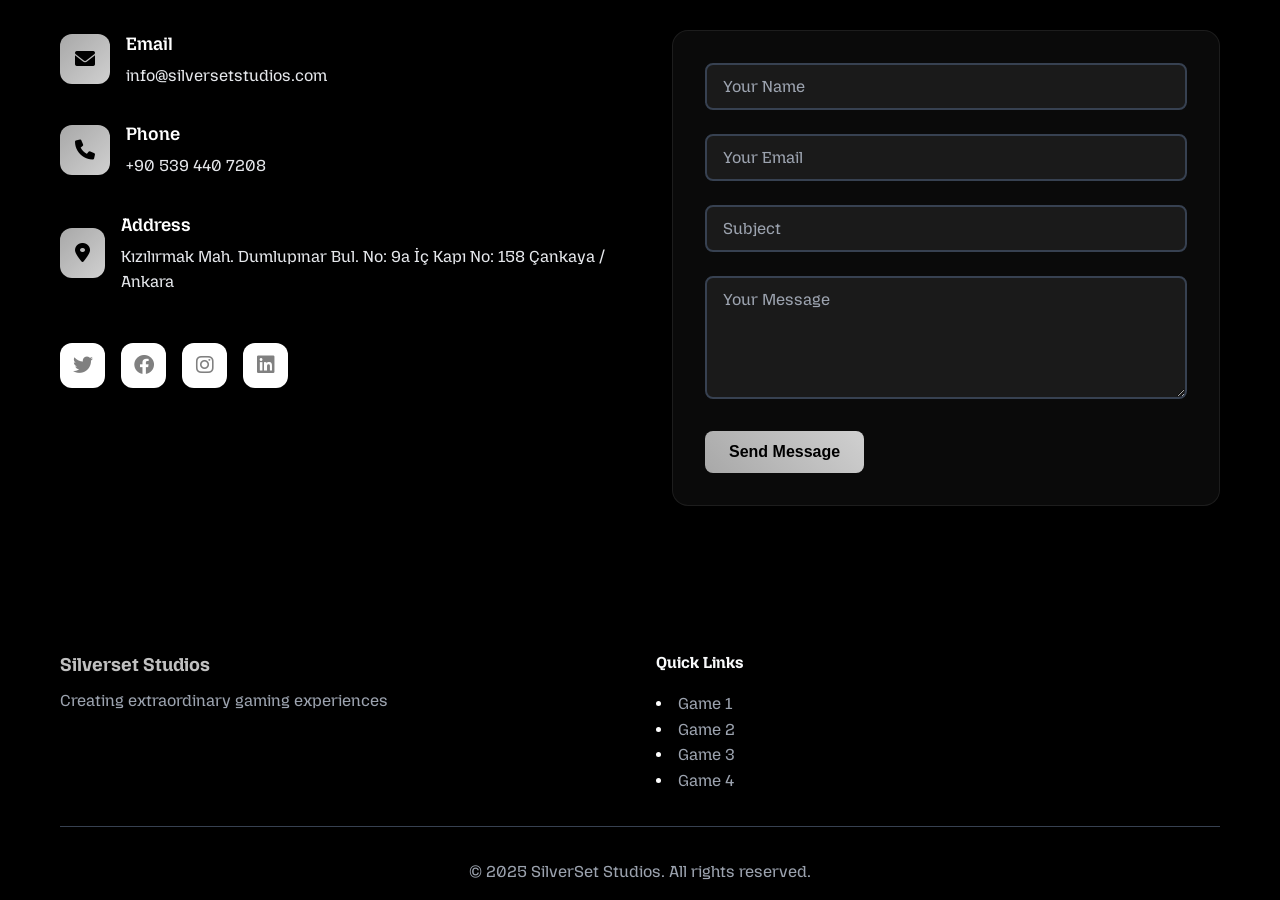
==== commit cc9098f5: "feat: Modern siyah tema ve gümüş renk paleti - Tüm section arka planları siyaha çevrildi (#000000) -" ====
--- a/index.html
+++ b/index.html
@@ -1,297 +1,300 @@
 <!DOCTYPE html>
 <html lang="en">
-<head>
-    <meta charset="UTF-8">
-    <meta name="viewport" content="width=device-width, initial-scale=1.0">
+  <head>
+    <meta charset="UTF-8" />
+    <meta name="viewport" content="width=device-width, initial-scale=1.0" />
     <title>SilverSet Studios</title>
-    <link rel="stylesheet" href="styles.css">
-    <link href="https://fonts.googleapis.com/css2?family=Inter:wght@300;400;500;600;700&display=swap" rel="stylesheet">
-    <link href="https://fonts.googleapis.com/css2?family=Mozilla+Headline:wght@300;400;500;600;700&display=swap" rel="stylesheet">
-    <link rel="stylesheet" href="https://cdnjs.cloudflare.com/ajax/libs/font-awesome/6.0.0/css/all.min.css">
-</head>
-<body>
+    <link rel="stylesheet" href="styles.css" />
+    <link
+      href="https://fonts.googleapis.com/css2?family=Inter:wght@300;400;500;600;700&display=swap"
+      rel="stylesheet"
+    />
+    <link
+      href="https://fonts.googleapis.com/css2?family=Mozilla+Headline:wght@300;400;500;600;700&display=swap"
+      rel="stylesheet"
+    />
+    <link
+      rel="stylesheet"
+      href="https://cdnjs.cloudflare.com/ajax/libs/font-awesome/6.0.0/css/all.min.css"
+    />
+  </head>
+  <body>
     <!-- Navigation -->
     <nav class="navbar">
-        <div class="nav-container">
-            <div class="nav-logo" onclick="document.getElementById('home').scrollIntoView({behavior: 'smooth'})" style="cursor: pointer;">
-                <img src="Silversetstudios.PNG" alt="SilverSet Logo" class="logo-image">
-            </div>
-            <ul class="nav-menu">
-                <li class="nav-item">
-                    <a href="#home" class="nav-link">Home</a>
-                </li>
-                <li class="nav-item">
-                    <a href="#about" class="nav-link">About</a>
-                </li>
-                <li class="nav-item">
-                    <a href="#games" class="nav-link">Games</a>
-                </li>
-                <li class="nav-item">
-                    <a href="#contact" class="nav-link">Contact</a>
-                </li>
-            </ul>
-            <div class="hamburger">
-                <span class="bar"></span>
-                <span class="bar"></span>
-                <span class="bar"></span>
-            </div>
-        </div>
+      <div class="nav-container">
+        <div
+          class="nav-logo"
+          onclick="document.getElementById('home').scrollIntoView({behavior: 'smooth'})"
+          style="cursor: pointer"
+        >
+          <img
+            src="Silversetstudios.PNG"
+            alt="SilverSet Logo"
+            class="logo-image"
+          />
+        </div>
+        <ul class="nav-menu">
+          <li class="nav-item">
+            <a href="#home" class="nav-link">Home</a>
+          </li>
+          <li class="nav-item">
+            <a href="#about" class="nav-link">About</a>
+          </li>
+          <li class="nav-item">
+            <a href="#games" class="nav-link">Games</a>
+          </li>
+          <li class="nav-item">
+            <a href="#contact" class="nav-link">Contact</a>
+          </li>
+        </ul>
+        <div class="hamburger">
+          <span class="bar"></span>
+          <span class="bar"></span>
+          <span class="bar"></span>
+        </div>
+      </div>
     </nav>
 
     <!-- Hero Section -->
     <section id="home" class="hero">
-        <div class="hero-container">
-            <div class="hero-content">
-                <h1 class="hero-title">
-                    Welcome to <span class="highlight">SilverSet Studios</span>
-                </h1>
-                <p class="hero-subtitle">
-                    Experience the future of gaming with cutting-edge technology and immersive gameplay
-                </p>
-                <div class="hero-buttons">
-                    <button class="btn btn-primary" onclick="document.getElementById('games').scrollIntoView({behavior: 'smooth'})">Get Started</button>
-                    <button class="btn btn-secondary" onclick="document.getElementById('about').scrollIntoView({behavior: 'smooth'})">Learn More</button>
-                </div>
-            </div>
-            <div class="hero-visual">
-                <div class="hero-image">
-                    <img src="hero-image.png" alt="Hero Image" class="hero-image">
-                </div>
-            </div>
-        </div>
-        <div class="hero-background">
-            <div class="gradient-overlay"></div>
-            <div class="particles"></div>
-        </div>
+      <div class="hero-container">
+        <div class="hero-content">
+          <h1 class="hero-title">
+            Welcome to <span class="highlight">SilverSet Studios</span>
+          </h1>
+          <p class="hero-subtitle">
+            Experience the future of gaming with cutting-edge technology and
+            immersive gameplay
+          </p>
+          <div class="hero-buttons">
+            <button
+              class="btn btn-primary"
+              onclick="document.getElementById('games').scrollIntoView({behavior: 'smooth'})"
+            >
+              Get Started
+            </button>
+            <button
+              class="btn btn-secondary"
+              onclick="document.getElementById('about').scrollIntoView({behavior: 'smooth'})"
+            >
+              Learn More
+            </button>
+          </div>
+        </div>
+        <div class="hero-visual">
+          <div class="engine-logos">
+            <div class="logo-top">
+              <img
+                src="unity.png"
+                alt="Unity Engine"
+                class="engine-logo unity-logo"
+              />
+            </div>
+            <div class="logo-bottom">
+              <img src="fab.png" alt="FAB" class="engine-logo fab-logo" />
+              <img
+                src="unreal.png"
+                alt="Unreal Engine"
+                class="engine-logo unreal-logo"
+              />
+            </div>
+          </div>
+        </div>
+      </div>
+      <div class="hero-background">
+        <div class="gradient-overlay"></div>
+        <div class="particles"></div>
+      </div>
     </section>
 
     <!-- About Us Section -->
     <section id="about" class="about">
-        <div class="container">
-            <div class="section-header">
-                <h2 class="section-title">About Us</h2>
-                <p class="section-subtitle">Discover the story behind SilverSet</p>
-            </div>
-            <div class="about-content">
-                <div class="about-text">
-                    <h3>Our Mission</h3>
-                    <p>At SilverSet Studios, our mission is simple: to make games that entertain, connect, and inspire. We want every player to feel the joy, excitement, and creativity that gaming can bring, turning ordinary moments into unforgettable adventures.
-                    </p>
-                    
-                    <h3>Our Vision</h3>
-                    <p>We envision a future where gaming is more than just entertainment—it’s a way for people to connect, grow, and create lasting memories together. By blending innovation with passion, we aim to shape experiences that players around the world will love and remember.</p>
-                    
-                    <div class="stats">
-                        <div class="stat-item">
-                            <h4>...</h4>
-                            <p>Games Created</p>
-                        </div>
-                        <div class="stat-item">
-                            <h4>Happy</h4>
-                            <p>Players</p>
-                        </div>
-                        <div class="stat-item">
-                            <h4>5+</h4>
-                            <p>Years Experience</p>
-                        </div>
-                    </div>
-                </div>
-                <div class="about-image">
-                    <div class="image-placeholder">
-                        <i class="fas fa-users"></i>
-                    </div>
-                </div>
-            </div>
-        </div>
+      <div class="container">
+        <div class="section-header">
+          <h2 class="section-title">About Us</h2>
+          <p class="section-subtitle">Discover the story behind SilverSet</p>
+        </div>
+        <div class="about-content">
+          <div class="about-text">
+            <h3>Our Mission</h3>
+            <p>
+              At SilverSet Studios, our mission is simple: to make games that
+              entertain, connect, and inspire. We want every player to feel the
+              joy, excitement, and creativity that gaming can bring, turning
+              ordinary moments into unforgettable adventures.
+            </p>
+
+            <h3>Our Vision</h3>
+            <p>
+              We envision a future where gaming is more than just
+              entertainment—it’s a way for people to connect, grow, and create
+              lasting memories together. By blending innovation with passion, we
+              aim to shape experiences that players around the world will
+              love and remember.
+            </p>
+
+            <div class="stats">
+              <div class="stat-item">
+                <h4>3+</h4>
+                <p>Games in Development</p>
+              </div>
+              <div class="stat-item">
+                <h4>10K+</h4>
+                <p>Community Members</p>
+              </div>
+              <div class="stat-item">
+                <h4>5+</h4>
+                <p>Years Experience</p>
+              </div>
+            </div>
+          </div>
+        </div>
+      </div>
     </section>
 
     <!-- Games Section -->
     <section id="games" class="games">
-        <div class="container">
-            <div class="section-header">
-                <h2 class="section-title">Our FAB Projects</h2>
-                <p class="section-subtitle">Explore our collection.</p>
-            </div>
-            <div class="games-grid">
-                <div class="game-card" onclick="window.open('https://example.com/gladius-infernum', '_blank')">
-                    <div class="game-image"></div>
-                            <div class="coming-soon">
-                                <div class="coming-soon-text">Coming Soon</div>
-                                <div class="animated-dots">
-                                    <div class="dot"></div>
-                                    <div class="dot"></div>
-                                    <div class="dot"></div>
-                                </div>
-                            </div>
-                    </div>
-                    <div class="game-content">
-                        <h3>GLADIUS INFERNUM</h3>
-                        <p>Dive into Medieval Fantasy Gladiator Story</p>
-                        <div class="game-tags">
-                            <span class="tag">RPG</span>
-                            <span class="tag">Adventure</span>
-                            <span class="tag">Fantasy</span>
-                        </div>
-                    </div>
-                </div>
-                
-                <div class="game-card" onclick="window.open('https://example.com/space-warriors', '_blank')">
-                    <div class="game-image">
-                        <div class="coming-soon">
-                            <div class="coming-soon-text">Coming Soon</div>
-                            <div class="animated-dots">
-                                <div class="dot"></div>
-                                <div class="dot"></div>
-                                <div class="dot"></div>
-                            </div>
-                        </div>
-                    </div>
-                    <div class="game-content">
-                        <h3>Air Bully</h3>
-                        <p>A toy story</p>
-                        <div class="game-tags">
-                            <span class="tag">Simulation</span>
-                            <span class="tag">Cartoon</span>
-                        </div>
-                    </div>
-                </div>
-                
-                <div class="game-card" onclick="window.open('https://example.com/speed-racer', '_blank')">
-                    <div class="game-image">
-                        <div class="coming-soon">
-                            <div class="coming-soon-text">Coming Soon</div>
-                            <div class="animated-dots">
-                                <div class="dot"></div>
-                                <div class="dot"></div>
-                                <div class="dot"></div>
-                            </div>
-                        </div>
-                    </div>
-                    <div class="game-content">
-                        <h3>Coming Soon...</h3>
-                        <p>coming soon...</p>
-                        <div class="game-tags">
-                            
-                        </div>
-                    </div>
-                </div>
-                
-                <div class="game-card" onclick="window.open('https://example.com/mind-bender', '_blank')">
-                    <div class="game-image">
-                        <div class="coming-soon">
-                            <div class="coming-soon-text">Coming Soon</div>
-                            <div class="animated-dots">
-                                <div class="dot"></div>
-                                <div class="dot"></div>
-                                <div class="dot"></div>
-                            </div>
-                        </div>
-                    </div>
-                    <div class="game-content">
-                        <h3>Coming Soon</h3>
-                        <p>coming soon...</p>
-                        <div class="game-tags">
-                           
-                        </div>
-                    </div>
-                </div>
-            </div>
-        </div>
+      <div class="container">
+        <div class="section-header">
+          <h2 class="section-title">Our FAB Projects</h2>
+          <p class="section-subtitle">Explore our collection.</p>
+        </div>
+        <div class="games-grid" id="games-grid">
+          <!-- Projects will be loaded dynamically from projects.json -->
+        </div>
+      </div>
     </section>
 
     <!-- Contact Section -->
     <section id="contact" class="contact">
-        <div class="container">
-            <div class="section-header">
-                <h2 class="section-title">Contact Us</h2>
-                <p class="section-subtitle">Get in touch with our team</p>
-            </div>
-            <div class="contact-content">
-                <div class="contact-info">
-                    <div class="contact-item">
-                        <div class="contact-icon">
-                            <i class="fas fa-envelope"></i>
-                        </div>
-                        <div class="contact-details">
-                            <h4>Email</h4>
-                            <p>info@silversetstudios.com</p>
-                        </div>
-                    </div>
-                    
-                    <div class="contact-item">
-                        <div class="contact-icon">
-                            <i class="fas fa-phone"></i>
-                        </div>
-                        <div class="contact-details">
-                            <h4>Phone</h4>
-                            <p>+90 539 440 7208</p>
-                        </div>
-                    </div>
-                    
-                    <div class="contact-item">
-                        <div class="contact-icon">
-                            <i class="fas fa-map-marker-alt"></i>
-                        </div>
-                        <div class="contact-details">
-                            <h4>Address</h4>
-                            <p>Kızılırmak Mah. Dumlupınar Bul. No: 9a İç Kapı No: 158 Çankaya / Ankara</p>
-                        </div>
-                    </div>
-                    
-                    <div class="social-links">
-                        <a href="#" class="social-link"><i class="fab fa-twitter"></i></a>
-                        <a href="#" class="social-link"><i class="fab fa-facebook"></i></a>
-                        <a href="https://www.instagram.com//silversetstudios" class="social-link"><i class="fab fa-instagram"></i></a>
-                        <a href="https://www.linkedin.com/company/silversetstudios" class="social-link"><i class="fab fa-linkedin"></i></a>
-                    </div>
-                </div>
-                
-                <div class="contact-form">
-                    <form action="https://formspree.io/f/xqalopgl" method="POST">
-                        <div class="form-group">
-                            <input type="text" id="name" name="name" placeholder="Your Name" required>
-                        </div>
-                        <div class="form-group">
-                            <input type="email" id="email" name="email" placeholder="Your Email" required>
-                        </div>
-                        <div class="form-group">
-                            <input type="text" id="subject" name="subject" placeholder="Subject" required>
-                        </div>
-                        <div class="form-group">
-                            <textarea id="message" name="message" placeholder="Your Message" rows="5" required></textarea>
-                        </div>
-                        <button type="submit" class="btn btn-primary">Send Message</button>
-                    </form>
-                </div>
-            </div>
-        </div>
+      <div class="container">
+        <div class="section-header">
+          <h2 class="section-title">Contact Us</h2>
+          <p class="section-subtitle">Get in touch with our team</p>
+        </div>
+        <div class="contact-content">
+          <div class="contact-info">
+            <div class="contact-item">
+              <div class="contact-icon">
+                <i class="fas fa-envelope"></i>
+              </div>
+              <div class="contact-details">
+                <h4>Email</h4>
+                <p>info@silversetstudios.com</p>
+              </div>
+            </div>
+
+            <div class="contact-item">
+              <div class="contact-icon">
+                <i class="fas fa-phone"></i>
+              </div>
+              <div class="contact-details">
+                <h4>Phone</h4>
+                <p>+90 539 440 7208</p>
+              </div>
+            </div>
+
+            <div class="contact-item">
+              <div class="contact-icon">
+                <i class="fas fa-map-marker-alt"></i>
+              </div>
+              <div class="contact-details">
+                <h4>Address</h4>
+                <p>
+                  Kızılırmak Mah. Dumlupınar Bul. No: 9a İç Kapı No: 158 Çankaya
+                  / Ankara
+                </p>
+              </div>
+            </div>
+
+            <div class="social-links">
+              <a href="#" class="social-link"><i class="fab fa-twitter"></i></a>
+              <a href="#" class="social-link"
+                ><i class="fab fa-facebook"></i
+              ></a>
+              <a
+                href="https://www.instagram.com//silversetstudios"
+                class="social-link"
+                ><i class="fab fa-instagram"></i
+              ></a>
+              <a
+                href="https://www.linkedin.com/company/silversetstudios"
+                class="social-link"
+                ><i class="fab fa-linkedin"></i
+              ></a>
+            </div>
+          </div>
+
+          <div class="contact-form">
+            <form action="https://formspree.io/f/xqalopgl" method="POST">
+              <div class="form-group">
+                <input
+                  type="text"
+                  id="name"
+                  name="name"
+                  placeholder="Your Name"
+                  required
+                />
+              </div>
+              <div class="form-group">
+                <input
+                  type="email"
+                  id="email"
+                  name="email"
+                  placeholder="Your Email"
+                  required
+                />
+              </div>
+              <div class="form-group">
+                <input
+                  type="text"
+                  id="subject"
+                  name="subject"
+                  placeholder="Subject"
+                  required
+                />
+              </div>
+              <div class="form-group">
+                <textarea
+                  id="message"
+                  name="message"
+                  placeholder="Your Message"
+                  rows="5"
+                  required
+                ></textarea>
+              </div>
+              <button type="submit" class="btn btn-primary">
+                Send Message
+              </button>
+            </form>
+          </div>
+        </div>
+      </div>
     </section>
 
     <!-- Footer -->
     <footer class="footer">
-        <div class="container">
-            <div class="footer-content">
-                <div class="footer-logo">
-                    <h3>Silverset Studios</h3>
-                    <p>Creating extraordinary gaming experiences</p>
-                </div>
-                <div class="footer-links">
-                    <h4>Quick Links</h4>
-                    
-                        <li><a href="#home">Game 1</a></li>
-                        <li><a href="#about">Game 2</a></li>
-                        <li><a href="#games">Game 3</a></li>
-                        <li><a href="#contact">Game 4</a></li>
-                    
-                </div>
-                
-            </div>
-            <div class="footer-bottom">
-                <p>&copy; 2025 SilverSet Studios. All rights reserved.</p>
-            </div>
-        </div>
+      <div class="container">
+        <div class="footer-content">
+          <div class="footer-logo">
+            <h3>Silverset Studios</h3>
+            <p>Creating extraordinary gaming experiences</p>
+          </div>
+          <div class="footer-links">
+            <h4>Quick Links</h4>
+
+            <li><a href="#home">Game 1</a></li>
+            <li><a href="#about">Game 2</a></li>
+            <li><a href="#games">Game 3</a></li>
+            <li><a href="#contact">Game 4</a></li>
+          </div>
+        </div>
+        <div class="footer-bottom">
+          <p>&copy; 2025 SilverSet Studios. All rights reserved.</p>
+        </div>
+      </div>
     </footer>
 
     <script src="script.js"></script>
-</body>
+  </body>
 </html>
--- a/styles.css
+++ b/styles.css
@@ -1,839 +1,873 @@
 /* Reset and Base Styles */
 * {
-    margin: 0;
-    padding: 0;
-    box-sizing: border-box;
+  margin: 0;
+  padding: 0;
+  box-sizing: border-box;
 }
 
 html {
-    scroll-behavior: smooth;
-    margin: 0;
-    padding: 0;
+  scroll-behavior: smooth;
+  margin: 0;
+  padding: 0;
 }
 
 body {
-    font-family: 'Mozilla Headline', 'Inter', sans-serif;
-    line-height: 1.6;
-    color: #333;
-    overflow-x: hidden;
-    margin: 0;
-    padding: 0;
-    background: #000000;
+  font-family: "Mozilla Headline", "Inter", sans-serif;
+  line-height: 1.6;
+  color: #333;
+  overflow-x: hidden;
+  margin: 0;
+  padding: 0;
+  background: #000000;
 }
 
 .container {
-    max-width: 1200px;
-    margin: 0 auto;
-    padding: 0 20px;
+  max-width: 1200px;
+  margin: 0 auto;
+  padding: 0 20px;
 }
 
 /* Navigation */
 .navbar {
-    position: fixed;
-    top: 0;
-    width: 100%;
-    background: linear-gradient(135deg, rgba(26, 26, 26, 0.9) 0%, rgba(45, 45, 45, 0.8) 100%);
-    backdrop-filter: blur(20px);
-    z-index: 1000;
-    height: 120px;
-    transition: all 0.4s cubic-bezier(0.4, 0, 0.2, 1);
-    border-bottom: 2px solid transparent;
-    background-image: linear-gradient(135deg, rgba(26, 26, 26, 0.9) 0%, rgba(45, 45, 45, 0.8) 100%),
-                      linear-gradient(90deg, transparent, rgba(144, 201, 206, 0.2), transparent);
-    background-size: 100% 100%, 200% 100%;
-    animation: navbarGlow 6s ease-in-out infinite;
-    box-shadow: 0 4px 20px rgba(0, 0, 0, 0.3), 0 0 30px rgba(144, 201, 206, 0.1);
+  position: fixed;
+  top: 0;
+  width: 100%;
+  background: rgba(0, 0, 0, 0.9);
+  backdrop-filter: blur(20px);
+  z-index: 1000;
+  height: 120px;
+  transition: all 0.4s cubic-bezier(0.4, 0, 0.2, 1);
+  border-bottom: 2px solid rgba(192, 192, 192, 0.1);
+  box-shadow: 0 4px 20px rgba(0, 0, 0, 0.5), 0 0 30px rgba(192, 192, 192, 0.05);
 }
 
 .navbar.scrolled {
-    background: linear-gradient(135deg, rgba(26, 26, 26, 0.95) 0%, rgba(45, 45, 45, 0.9) 100%);
-    backdrop-filter: blur(25px);
-    height: 80px;
-    box-shadow: 0 8px 32px rgba(0, 0, 0, 0.4), 0 0 0 1px rgba(144, 201, 206, 0.2);
-    border-bottom: 2px solid rgba(144, 201, 206, 0.3);
-    transform: translateY(0);
+  background: rgba(0, 0, 0, 0.95);
+  backdrop-filter: blur(25px);
+  height: 80px;
+  box-shadow: 0 8px 32px rgba(0, 0, 0, 0.6), 0 0 0 1px rgba(192, 192, 192, 0.2);
+  border-bottom: 2px solid rgba(192, 192, 192, 0.2);
+  transform: translateY(0);
 }
 
 .navbar.scrolled .nav-container {
-    margin-top: -70px;
+  margin-top: -70px;
 }
 
 .nav-container {
-    width: 90%;
-    padding: 0 0 0 320px;
-    display: flex;
-    justify-content: flex-start;
-    align-items: center;
-    gap: 2rem;
-    margin-top: -50px;
-    transition: all 0.4s cubic-bezier(0.4, 0, 0.2, 1);
+  width: 90%;
+  padding: 0 0 0 320px;
+  display: flex;
+  justify-content: flex-start;
+  align-items: center;
+  gap: 2rem;
+  margin-top: -50px;
+  transition: all 0.4s cubic-bezier(0.4, 0, 0.2, 1);
 }
 
 .nav-logo {
-    display: flex;
-    align-items: center;
-    padding: 0px;
-    position: relative;
-    z-index: 1001;
+  display: flex;
+  align-items: center;
+  padding: 0px;
+  position: relative;
+  z-index: 1001;
 }
 
 .logo-image {
-    height: 220px;
-    width: auto;
-    object-fit: contain;
-    display: block;
-    transition: all 0.4s cubic-bezier(0.4, 0, 0.2, 1);
-    filter: drop-shadow(0 0 15px rgba(144, 201, 206, 0.4));
-    animation: logoFloat 3s ease-in-out infinite;
+  height: 220px;
+  width: auto;
+  object-fit: contain;
+  display: block;
+  transition: all 0.4s cubic-bezier(0.4, 0, 0.2, 1);
+  filter: drop-shadow(0 0 15px rgba(192, 192, 192, 0.3));
+  animation: logoFloat 3s ease-in-out infinite;
 }
 
 .logo-image:hover {
-    transform: scale(1.05) rotate(1deg);
-    filter: drop-shadow(0 0 25px rgba(144, 201, 206, 0.8));
+  transform: scale(1.05) rotate(1deg);
+  filter: drop-shadow(0 0 25px rgba(192, 192, 192, 0.6));
 }
 
 .nav-menu {
-    display: flex;
-    list-style: none;
-    gap: 5rem;
+  display: flex;
+  list-style: none;
+  gap: 5rem;
 }
 
 .nav-link {
-    text-decoration: none;
-    color: #ffffff;
-    font-weight: 600;
-    font-size: 1.1rem;
-    transition: all 0.4s cubic-bezier(0.4, 0, 0.2, 1);
-    position: relative;
-    padding: 12px 20px;
-    border-radius: 8px;
-    background: transparent;
-    border: 1px solid rgba(144, 201, 206, 0.2);
-    min-width: 100px;
-    text-align: center;
-    line-height: 1.2;
+  text-decoration: none;
+  color: #ffffff;
+  font-weight: 600;
+  font-size: 1.1rem;
+  transition: all 0.4s cubic-bezier(0.4, 0, 0.2, 1);
+  position: relative;
+  padding: 12px 20px;
+  border-radius: 8px;
+  background: transparent;
+  border: 1px solid rgba(192, 192, 192, 0.2);
+  min-width: 100px;
+  text-align: center;
+  line-height: 1.2;
 }
 
 .nav-link:hover {
-    color: #90c9ce;
-    transform: translateY(-2px);
-    border-color: rgba(144, 201, 206, 0.5);
-    box-shadow: 0 0 15px rgba(144, 201, 206, 0.2);
+  color: #c0c0c0;
+  transform: translateY(-2px);
+  border-color: rgba(192, 192, 192, 0.5);
+  box-shadow: 0 0 15px rgba(192, 192, 192, 0.2);
 }
 
 .nav-link::after {
-    content: '';
-    position: absolute;
-    width: 0;
-    height: 2px;
-    bottom: -1px;
-    left: 50%;
-    background: linear-gradient(90deg, #90c9ce, #ffd700);
-    transition: all 0.4s cubic-bezier(0.4, 0, 0.2, 1);
-    transform: translateX(-50%);
-    border-radius: 1px;
+  content: "";
+  position: absolute;
+  width: 0;
+  height: 2px;
+  bottom: -1px;
+  left: 50%;
+  background: linear-gradient(90deg, #c0c0c0, #e8e8e8);
+  transition: all 0.4s cubic-bezier(0.4, 0, 0.2, 1);
+  transform: translateX(-50%);
+  border-radius: 1px;
 }
 
 .nav-link:hover::after {
-    width: 100%;
+  width: 100%;
 }
 
 .nav-link::before {
-    content: '';
-    position: absolute;
-    width: 100%;
-    height: 1px;
-    bottom: -1px;
-    left: 0;
-    background: linear-gradient(90deg, transparent, rgba(144, 201, 206, 0.3), transparent);
-    opacity: 0.3;
+  content: "";
+  position: absolute;
+  width: 100%;
+  height: 1px;
+  bottom: -1px;
+  left: 0;
+  background: linear-gradient(
+    90deg,
+    transparent,
+    rgba(192, 192, 192, 0.3),
+    transparent
+  );
+  opacity: 0.3;
 }
 
 .hamburger {
-    display: none;
-    flex-direction: column;
-    cursor: pointer;
+  display: none;
+  flex-direction: column;
+  cursor: pointer;
 }
 
 .bar {
-    width: 25px;
-    height: 3px;
-    background-color: #ffffff;
-    margin: 3px 0;
-    transition: 0.3s;
+  width: 25px;
+  height: 3px;
+  background-color: #ffffff;
+  margin: 3px 0;
+  transition: 0.3s;
 }
 
 /* Hero Section */
 .hero {
-    position: relative;
-    min-height: 100vh;
-    display: flex;
-    align-items: center;
-    background: linear-gradient(135deg, #1a1a1a 0%, #2d2d2d 50%, #1a1a1a 100%);
-    overflow: hidden;
-    margin: 0;
-    padding: 0;
-    margin-top: 0;
+  position: relative;
+  min-height: 100vh;
+  display: flex;
+  align-items: center;
+  background: #000000;
+  overflow: hidden;
+  margin: 0;
+  padding: 0;
+  margin-top: 0;
 }
 
 .hero-container {
-    position: relative;
-    z-index: 2;
-    max-width: 1200px;
-    margin: 0 auto;
-    padding: 0 20px;
-    display: grid;
-    grid-template-columns: 1fr 1fr;
-    gap: 4rem;
-    align-items: center;
+  position: relative;
+  z-index: 2;
+  max-width: 1200px;
+  margin: 0 auto;
+  padding: 0 20px;
+  display: grid;
+  grid-template-columns: 1fr 1fr;
+  gap: 4rem;
+  align-items: center;
 }
 
 .hero-content {
-    color: white;
+  color: white;
 }
 
 .hero-title {
-    font-size: 3.5rem;
-    font-weight: 700;
-    margin-bottom: 1.5rem;
-    line-height: 1.2;
+  font-size: 3.5rem;
+  font-weight: 700;
+  margin-bottom: 1.5rem;
+  line-height: 1.2;
 }
 
 .highlight {
-    background: linear-gradient(45deg, #d4af37, #90c9ce);
-    -webkit-background-clip: text;
-    -webkit-text-fill-color: transparent;
-    background-clip: text;
+  background: linear-gradient(45deg, #c0c0c0, #e8e8e8);
+  -webkit-background-clip: text;
+  -webkit-text-fill-color: transparent;
+  background-clip: text;
 }
 
 .hero-subtitle {
-    font-size: 1.25rem;
-    margin-bottom: 2rem;
-    opacity: 0.9;
-    line-height: 1.6;
+  font-size: 1.25rem;
+  margin-bottom: 2rem;
+  opacity: 0.9;
+  line-height: 1.6;
 }
 
 .hero-buttons {
-    display: flex;
-    gap: 1rem;
-    flex-wrap: wrap;
+  display: flex;
+  gap: 1rem;
+  flex-wrap: wrap;
 }
 
 .btn {
-    padding: 12px 24px;
-    border: none;
-    border-radius: 8px;
-    font-size: 1rem;
-    font-weight: 600;
-    cursor: pointer;
-    transition: all 0.3s ease;
-    text-decoration: none;
-    display: inline-block;
-    position: relative;
-    overflow: hidden;
+  padding: 12px 24px;
+  border: none;
+  border-radius: 8px;
+  font-size: 1rem;
+  font-weight: 600;
+  cursor: pointer;
+  transition: all 0.3s ease;
+  text-decoration: none;
+  display: inline-block;
+  position: relative;
+  overflow: hidden;
 }
 
 .btn-primary {
-    background: linear-gradient(45deg, #90c9ce, #ffd700);
-    color: black;
+  background: linear-gradient(45deg, #a8a8a8, #d0d0d0);
+  color: black;
 }
 
 .btn-primary:hover {
-    transform: translateY(-2px);
-    box-shadow: 0 10px 25px rgba(212, 175, 55, 0.3);
+  transform: translateY(-2px);
+  box-shadow: 0 10px 25px rgba(192, 192, 192, 0.4);
 }
 
 .btn-secondary {
-    background: transparent;
-    color: white;
-    border: 2px solid white;
+  background: transparent;
+  color: white;
+  border: 2px solid white;
 }
 
 .btn-secondary:hover {
-    background: white;
-    color: #d4af37;
+  background: white;
+  color: #000000;
 }
 
 .hero-visual {
-    position: relative;
-    height: 400px;
-}
-
-.hero-image {
-    position: relative;
-    width: 100%;
-    height: 100%;
-}
-
-
+  position: relative;
+  height: 600px;
+  display: flex;
+  align-items: center;
+  justify-content: center;
+}
+
+.engine-logos {
+  display: flex;
+  flex-direction: column;
+  align-items: center;
+  gap: 3rem;
+  width: 100%;
+  max-width: 500px;
+}
+
+.logo-top {
+  display: flex;
+  justify-content: center;
+  width: 100%;
+}
+
+.logo-bottom {
+  display: flex;
+  justify-content: center;
+  align-items: center;
+  gap: 3rem;
+  width: 100%;
+}
+
+.engine-logo {
+  max-width: 280px;
+  height: auto;
+  object-fit: contain;
+  filter: drop-shadow(0 4px 12px rgba(255, 255, 255, 0.1));
+  transition: all 0.3s ease;
+  opacity: 0.9;
+}
+
+.engine-logo:hover {
+  transform: scale(1.05);
+  filter: drop-shadow(0 8px 20px rgba(255, 255, 255, 0.2));
+  opacity: 1;
+}
+
+.unity-logo {
+  max-width: 350px;
+}
+
+.fab-logo,
+.unreal-logo {
+  max-width: 280px;
+}
 
 .hero-background {
-    position: absolute;
-    top: 0;
-    left: 0;
-    width: 100%;
-    height: 100%;
-    z-index: 1;
+  position: absolute;
+  top: 0;
+  left: 0;
+  width: 100%;
+  height: 100%;
+  z-index: 1;
 }
 
 .gradient-overlay {
-    position: absolute;
-    top: 0;
-    left: 0;
-    width: 100%;
-    height: 100%;
-    background: linear-gradient(135deg, rgba(26, 26, 26, 0.8) 0%, rgba(45, 45, 45, 0.8) 50%, rgba(26, 26, 26, 0.8) 100%);
+  position: absolute;
+  top: 0;
+  left: 0;
+  width: 100%;
+  height: 100%;
+  background: rgba(0, 0, 0, 0.5);
 }
 
 .particles {
-    position: absolute;
-    top: 0;
-    left: 0;
-    width: 100%;
-    height: 100%;
-    background-image: 
-        radial-gradient(circle at 20% 80%, rgba(255, 255, 255, 0.1) 1px, transparent 1px),
-        radial-gradient(circle at 80% 20%, rgba(255, 255, 255, 0.1) 1px, transparent 1px),
-        radial-gradient(circle at 40% 40%, rgba(255, 255, 255, 0.1) 1px, transparent 1px);
-    background-size: 100px 100px, 150px 150px, 200px 200px;
-    animation: particle-move 20s linear infinite;
+  position: absolute;
+  top: 0;
+  left: 0;
+  width: 100%;
+  height: 100%;
+  background-image: radial-gradient(
+      circle at 20% 80%,
+      rgba(255, 255, 255, 0.1) 1px,
+      transparent 1px
+    ),
+    radial-gradient(
+      circle at 80% 20%,
+      rgba(255, 255, 255, 0.1) 1px,
+      transparent 1px
+    ),
+    radial-gradient(
+      circle at 40% 40%,
+      rgba(255, 255, 255, 0.1) 1px,
+      transparent 1px
+    );
+  background-size: 100px 100px, 150px 150px, 200px 200px;
+  animation: particle-move 20s linear infinite;
 }
 
 @keyframes particle-move {
-    0% { transform: translateY(0px); }
-    100% { transform: translateY(-100px); }
+  0% {
+    transform: translateY(0px);
+  }
+  100% {
+    transform: translateY(-100px);
+  }
 }
 
 /* Section Styles */
 .section-header {
-    text-align: center;
-    margin-bottom: 4rem;
+  text-align: center;
+  margin-bottom: 4rem;
 }
 
 /* Ensure smooth transitions between sections */
 section {
-    position: relative;
+  position: relative;
 }
 
 section::before {
-    content: '';
-    position: absolute;
-    top: 0;
-    left: 0;
-    right: 0;
-    height: 1px;
-    background: linear-gradient(90deg, transparent, rgba(45, 45, 45, 0.5), transparent);
-    z-index: 1;
+  content: "";
+  position: absolute;
+  top: 0;
+  left: 0;
+  right: 0;
+  height: 1px;
+  background: linear-gradient(
+    90deg,
+    transparent,
+    rgba(192, 192, 192, 0.2),
+    transparent
+  );
+  z-index: 1;
 }
 
 .section-title {
-    font-size: 2.5rem;
-    font-weight: 700;
-    margin-bottom: 1rem;
-    color: #ffffff;
+  font-size: 2.5rem;
+  font-weight: 700;
+  margin-bottom: 1rem;
+  color: #ffffff;
 }
 
 .section-subtitle {
-    font-size: 1.125rem;
-    color: #d1d5db;
-    max-width: 600px;
-    margin: 0 auto;
-}
-
+  font-size: 1.125rem;
+  color: #d1d5db;
+  max-width: 600px;
+  margin: 0 auto;
+}
+
+/* About Section */
 /* About Section */
 .about {
-    padding: 6rem 0;
-    background: linear-gradient(135deg, #1a1a1a 0%, #2d2d2d 100%);
-    margin: 0;
-    margin-top: -1px; /* Fix white line gap */
+  padding: 6rem 0;
+  background: #000000;
+  margin: 0;
+  margin-top: -1px; /* Fix white line gap */
 }
 
 .about-content {
-    display: grid;
-    grid-template-columns: 2fr 1fr;
-    gap: 8rem;
-    align-items: center;
+  display: grid;
+  grid-template-columns: 1fr;
+  gap: 4rem;
+  align-items: center;
+  max-width: 900px;
+  margin: 0 auto;
 }
 
 .about-text h3 {
-    font-size: 1.5rem;
-    font-weight: 600;
-    margin-bottom: 1rem;
-    color: #ffffff;
+  font-size: 1.75rem;
+  font-weight: 600;
+  margin-bottom: 1rem;
+  color: #ffffff;
+  background: linear-gradient(45deg, #c0c0c0, #e8e8e8);
+  -webkit-background-clip: text;
+  -webkit-text-fill-color: transparent;
+  background-clip: text;
 }
 
 .about-text p {
-    margin-bottom: 1.5rem;
-    color: #e5e7eb;
-    line-height: 1.7;
+  margin-bottom: 2rem;
+  color: #d1d5db;
+  line-height: 1.8;
+  font-size: 1.05rem;
 }
 
 .stats {
-    display: grid;
-    grid-template-columns: repeat(3, 1fr);
-    gap: 2rem;
-    margin-top: 2rem;
+  display: grid;
+  grid-template-columns: repeat(auto-fit, minmax(200px, 1fr));
+  gap: 2rem;
+  margin-top: 3rem;
 }
 
 .stat-item {
-    text-align: center;
-    padding: 1.5rem;
-    background: white;
-    border-radius: 12px;
-    box-shadow: 0 4px 6px rgba(0, 0, 0, 0.05);
+  text-align: center;
+  padding: 2rem 1.5rem;
+  background: linear-gradient(135deg, #a8a8a8, #d0d0d0);
+  border-radius: 16px;
+  box-shadow: 0 8px 24px rgba(0, 0, 0, 0.4);
+  border: 1px solid rgba(255, 255, 255, 0.1);
+  transition: all 0.3s ease;
+}
+
+.stat-item:hover {
+  transform: translateY(-5px);
+  box-shadow: 0 12px 32px rgba(192, 192, 192, 0.3);
 }
 
 .stat-item h4 {
-    font-size: 2rem;
-    font-weight: 700;
-    color: #d4af37;
-    margin-bottom: 0.5rem;
+  font-size: 2.5rem;
+  font-weight: 700;
+  color: #000000;
+  margin-bottom: 0.5rem;
+  text-shadow: 0 2px 4px rgba(0, 0, 0, 0.1);
 }
 
 .stat-item p {
-    color: #40454d;
-    font-weight: 500;
-}
-
-.about-image {
-    display: flex;
-    justify-content: center;
-    align-items: center;
-}
-
-.image-placeholder {
-    width: 300px;
-    height: 300px;
-    background: linear-gradient(135deg, #90c9ce, #ffd700);
-    border-radius: 20px;
-    display: flex;
-    align-items: center;
-    justify-content: center;
-    font-size: 4rem;
-    color: black;
-    box-shadow: 0 20px 40px rgba(212, 175, 55, 0.3);
+  color: #1a1a1a;
+  font-weight: 600;
+  font-size: 0.95rem;
+  text-transform: uppercase;
+  letter-spacing: 0.5px;
 }
 
 /* Games Section */
 .games {
-    padding: 6rem 0;
-    background: linear-gradient(135deg, #2d2d2d 0%, #1a1a1a 100%);
-    margin-top: -1px; /* Fix white line gap */
+  padding: 6rem 0;
+  background: #000000;
+  margin-top: -1px; /* Fix white line gap */
 }
 
 .games-grid {
-    display: grid;
-    grid-template-columns: repeat(auto-fit, minmax(280px, 1fr));
-    gap: 2rem;
+  display: grid;
+  grid-template-columns: repeat(3, 1fr);
+  gap: 2rem;
+  max-width: 1200px;
+  margin: 0 auto;
 }
 
 .game-card {
-    background: white;
-    border-radius: 16px;
-    overflow: hidden;
-    box-shadow: 0 10px 25px rgba(179, 170, 170, 0.196);
-    transition: all 0.3s ease;
-    cursor: pointer;
+  background: transparent;
+  border-radius: 16px;
+  overflow: hidden;
+  box-shadow: 0 10px 25px rgba(0, 0, 0, 0.5);
+  transition: all 0.3s ease;
+  cursor: pointer;
+  border: 2px solid rgba(192, 192, 192, 0.2);
 }
 
 .game-card:hover {
-    transform: translateY(-10px);
-    box-shadow: 0 20px 40px rgba(0, 0, 0, 0.15);
+  transform: translateY(-10px);
+  box-shadow: 0 20px 40px rgba(192, 192, 192, 0.3);
+  border-color: rgba(192, 192, 192, 0.4);
 }
 
 .game-image {
-    height: 200px;
-    background-position: center;
-    background: linear-gradient(135deg, #d4af37, #ffd700);
-    display: flex;
-    align-items: center;
-    justify-content: center;
-    font-size: 3rem;
-    color: black;
-    cursor: pointer;
-    transition: all 0.3s ease;
+  height: 280px;
+  background: linear-gradient(135deg, #a8a8a8, #d0d0d0);
+  display: flex;
+  align-items: center;
+  justify-content: center;
+  font-size: 3rem;
+  color: black;
+  cursor: pointer;
+  transition: all 0.3s ease;
+  background-size: contain;
+  background-position: center;
+  background-repeat: no-repeat;
+  position: relative;
 }
 
 .game-image:hover {
-    transform: scale(1.05);
-    box-shadow: 0 15px 30px rgba(212, 175, 55, 0.4);
-}
-
-.coming-soon {
-    display: flex;
-    flex-direction: column;
-    align-items: center;
-    justify-content: center;
-    gap: 1rem;
-    color: black;
-    font-weight: 700;
-}
-
-.coming-soon-text {
-    font-size: 1.5rem;
-    margin-bottom: 0.5rem;
-}
-
-.animated-dots {
-    display: flex;
-    gap: 0.5rem;
-}
-
-.dot {
-    width: 8px;
-    height: 8px;
-    background: black;
-    border-radius: 50%;
-    animation: dotBounce 1.4s ease-in-out infinite both;
-}
-
-.dot:nth-child(1) {
-    animation-delay: -0.32s;
-}
-
-.dot:nth-child(2) {
-    animation-delay: -0.16s;
-}
-
-.dot:nth-child(3) {
-    animation-delay: 0s;
-}
-
-@keyframes dotBounce {
-    0%, 80%, 100% {
-        transform: scale(0);
-        opacity: 0.5;
-    }
-    40% {
-        transform: scale(1);
-        opacity: 1;
-    }
+  transform: scale(1.05);
+  box-shadow: 0 15px 30px rgba(192, 192, 192, 0.4);
 }
 
 .game-content {
-    padding: 1.5rem;
+  padding: 1.5rem;
+  background: rgba(20, 20, 20, 0.8);
+  border-top: 1px solid rgba(192, 192, 192, 0.2);
 }
 
 .game-content h3 {
-    font-size: 1.25rem;
-    font-weight: 600;
-    margin-bottom: 0.75rem;
-    color: black;
+  font-size: 1.1rem;
+  font-weight: 600;
+  margin-bottom: 0;
+  color: #e8e8e8;
+  text-align: center;
 }
 
 .game-content p {
-    color: black;
-    margin-bottom: 1rem;
-    line-height: 1.6;
+  color: black;
+  margin-bottom: 1rem;
+  line-height: 1.6;
 }
 
 .game-tags {
-    display: flex;
-    gap: 0.5rem;
-    flex-wrap: wrap;
+  display: flex;
+  gap: 0.5rem;
+  flex-wrap: wrap;
 }
 
 .tag {
-    background: #000000;
-    color: #ffffff;
-    padding: 0.25rem 0.75rem;
-    border-radius: 20px;
-    font-size: 0.875rem;
-    font-weight: 500;
+  background: #000000;
+  color: #ffffff;
+  padding: 0.25rem 0.75rem;
+  border-radius: 20px;
+  font-size: 0.875rem;
+  font-weight: 500;
 }
 
 /* Contact Section */
 .contact {
-    padding: 6rem 0;
-    background: linear-gradient(135deg, #1a1a1a 0%, #2d2d2d 100%);
-    margin-top: -1px; /* Fix white line gap */
+  padding: 6rem 0;
+  background: #000000;
+  margin-top: -1px; /* Fix white line gap */
 }
 
 .contact-content {
-    display: grid;
-    grid-template-columns: 1fr 1fr;
-    gap: 4rem;
+  display: grid;
+  grid-template-columns: 1fr 1fr;
+  gap: 4rem;
 }
 
 .contact-info {
-    display: flex;
-    flex-direction: column;
-    gap: 2rem;
+  display: flex;
+  flex-direction: column;
+  gap: 2rem;
 }
 
 .contact-item {
-    display: flex;
-    align-items: center;
-    gap: 1rem;
+  display: flex;
+  align-items: center;
+  gap: 1rem;
 }
 
 .contact-icon {
-    width: 50px;
-    height: 50px;
-    background: linear-gradient(135deg, #d4af37, #ffd700);
-    border-radius: 12px;
-    display: flex;
-    align-items: center;
-    justify-content: center;
-    color: black;
-    font-size: 1.25rem;
+  width: 50px;
+  height: 50px;
+  background: linear-gradient(135deg, #a8a8a8, #d0d0d0);
+  border-radius: 12px;
+  display: flex;
+  align-items: center;
+  justify-content: center;
+  color: black;
+  font-size: 1.25rem;
 }
 
 .contact-details h4 {
-    font-size: 1.125rem;
-    font-weight: 600;
-    margin-bottom: 0.25rem;
-    color: #ffffff;
+  font-size: 1.125rem;
+  font-weight: 600;
+  margin-bottom: 0.25rem;
+  color: #ffffff;
 }
 
 .contact-details p {
-    color: #e5e7eb;
+  color: #e5e7eb;
 }
 
 .social-links {
-    display: flex;
-    gap: 1rem;
-    margin-top: 1rem;
+  display: flex;
+  gap: 1rem;
+  margin-top: 1rem;
 }
 
 .social-link {
-    width: 45px;
-    height: 45px;
-    background: white;
-    border-radius: 12px;
-    display: flex;
-    align-items: center;
-    justify-content: center;
-    color: #d4af37;
-    font-size: 1.25rem;
-    text-decoration: none;
-    transition: all 0.3s ease;
-    box-shadow: 0 4px 6px rgba(0, 0, 0, 0.05);
+  width: 45px;
+  height: 45px;
+  background: white;
+  border-radius: 12px;
+  display: flex;
+  align-items: center;
+  justify-content: center;
+  color: #808080;
+  font-size: 1.25rem;
+  text-decoration: none;
+  transition: all 0.3s ease;
+  box-shadow: 0 4px 6px rgba(0, 0, 0, 0.05);
 }
 
 .social-link:hover {
-    transform: translateY(-2px);
-    box-shadow: 0 8px 15px rgba(212, 175, 55, 0.2);
+  transform: translateY(-2px);
+  box-shadow: 0 8px 15px rgba(192, 192, 192, 0.3);
 }
 
 .contact-form {
-    background: #1a1a1a;
-    padding: 2rem;
-    border-radius: 16px;
-    box-shadow: 0 10px 25px rgba(0, 0, 0, 0.3);
+  background: #0a0a0a;
+  padding: 2rem;
+  border-radius: 16px;
+  box-shadow: 0 10px 25px rgba(0, 0, 0, 0.5);
+  border: 1px solid rgba(192, 192, 192, 0.1);
 }
 
 .form-group {
-    margin-bottom: 1.5rem;
+  margin-bottom: 1.5rem;
 }
 
 .form-group input,
 .form-group textarea {
-    width: 100%;
-    padding: 12px 16px;
-    border: 2px solid #374151;
-    border-radius: 8px;
-    font-size: 1rem;
-    transition: border-color 0.3s ease;
-    font-family: inherit;
-    background: #2d2d2d;
-    color: #ffffff;
+  width: 100%;
+  padding: 12px 16px;
+  border: 2px solid #374151;
+  border-radius: 8px;
+  font-size: 1rem;
+  transition: border-color 0.3s ease;
+  font-family: inherit;
+  background: #1a1a1a;
+  color: #ffffff;
 }
 
 .form-group input::placeholder,
 .form-group textarea::placeholder {
-    color: #9ca3af;
+  color: #9ca3af;
 }
 
 .form-group input:focus,
 .form-group textarea:focus {
-    outline: none;
-    border-color: #d4af37;
+  outline: none;
+  border-color: #c0c0c0;
 }
 
 .form-group textarea {
-    resize: vertical;
-    min-height: 120px;
+  resize: vertical;
+  min-height: 120px;
 }
 
 /* Footer */
 .footer {
-    background: linear-gradient(135deg, #2d2d2d 0%, #1a1a1a 100%);
-    color: white;
-    padding: 3rem 0 1rem;
-    margin-top: -1px; /* Fix white line gap */
+  background: #000000;
+  color: white;
+  padding: 3rem 0 1rem;
+  margin-top: -1px; /* Fix white line gap */
+  border-top: 1px solid rgba(192, 192, 192, 0.1);
 }
 
 .footer-content {
-    display: grid;
-    grid-template-columns: repeat(auto-fit, minmax(250px, 1fr));
-    gap: 2rem;
-    margin-bottom: 2rem;
+  display: grid;
+  grid-template-columns: repeat(auto-fit, minmax(250px, 1fr));
+  gap: 2rem;
+  margin-bottom: 2rem;
 }
 
 .footer-logo h3 {
-    color: #d4af37;
-    margin-bottom: 0.5rem;
+  color: #c0c0c0;
+  margin-bottom: 0.5rem;
 }
 
 .footer-logo p {
-    color: #9ca3af;
+  color: #9ca3af;
 }
 
 .footer-links h4 {
-    margin-bottom: 1rem;
-    color: #f9fafb;
+  margin-bottom: 1rem;
+  color: #f9fafb;
 }
 
 .footer-links ul {
-    list-style: none;
+  list-style: none;
 }
 
 .footer-links a {
-    color: #9ca3af;
-    text-decoration: none;
-    transition: color 0.3s ease;
+  color: #9ca3af;
+  text-decoration: none;
+  transition: color 0.3s ease;
 }
 
 .footer-links a:hover {
-    color: #d4af37;
+  color: #c0c0c0;
 }
 
 .footer-newsletter h4 {
-    margin-bottom: 1rem;
-    color: #f9fafb;
+  margin-bottom: 1rem;
+  color: #f9fafb;
 }
 
 .footer-newsletter p {
-    color: #9ca3af;
-    margin-bottom: 1rem;
+  color: #9ca3af;
+  margin-bottom: 1rem;
 }
 
 .newsletter-form {
-    display: flex;
-    gap: 0.5rem;
+  display: flex;
+  gap: 0.5rem;
 }
 
 .newsletter-form input {
-    flex: 1;
-    padding: 8px 12px;
-    border: none;
-    border-radius: 6px;
-    font-size: 0.875rem;
+  flex: 1;
+  padding: 8px 12px;
+  border: none;
+  border-radius: 6px;
+  font-size: 0.875rem;
 }
 
 .newsletter-form button {
-    padding: 8px 16px;
-    background: #6366f1;
-    color: white;
-    border: none;
-    border-radius: 6px;
-    cursor: pointer;
-    font-size: 0.875rem;
-    transition: background 0.3s ease;
+  padding: 8px 16px;
+  background: #6366f1;
+  color: white;
+  border: none;
+  border-radius: 6px;
+  cursor: pointer;
+  font-size: 0.875rem;
+  transition: background 0.3s ease;
 }
 
 .newsletter-form button:hover {
-    background: #4f46e5;
+  background: #4f46e5;
 }
 
 .footer-bottom {
-    text-align: center;
-    padding-top: 2rem;
-    border-top: 1px solid #374151;
-    color: #9ca3af;
+  text-align: center;
+  padding-top: 2rem;
+  border-top: 1px solid #374151;
+  color: #9ca3af;
 }
 
 /* Responsive Design */
 @media (max-width: 768px) {
-    .hamburger {
-        display: flex;
-    }
-    
-    .nav-menu {
-        position: fixed;
-        left: -100%;
-        top: 90px;
-        flex-direction: column;
-        background-color: rgba(17, 17, 17, 0.95);
-        width: 100%;
-        text-align: center;
-        transition: 0.3s;
-        box-shadow: 0 10px 27px rgba(0, 0, 0, 0.3);
-        padding: 2rem 0;
-    }
-    
-    .nav-menu.active {
-        left: 0;
-    }
-    
-    .hero-container {
-        grid-template-columns: 1fr;
-        text-align: center;
-        gap: 2rem;
-    }
-    
-    .hero-title {
-        font-size: 2.5rem;
-    }
-    
-    .hero-buttons {
-        justify-content: center;
-    }
-    
-    .about-content {
-        grid-template-columns: 1fr;
-        gap: 2rem;
-    }
-    
-    .stats {
-        grid-template-columns: 1fr;
-    }
-    
-    .contact-content {
-        grid-template-columns: 1fr;
-        gap: 2rem;
-    }
-    
-    .games-grid {
-        grid-template-columns: 1fr;
-    }
-    
-    .footer-content {
-        grid-template-columns: 1fr;
-        text-align: center;
-    }
-    
-    .newsletter-form {
-        flex-direction: column;
-    }
+  .hamburger {
+    display: flex;
+  }
+
+  .nav-menu {
+    position: fixed;
+    left: -100%;
+    top: 90px;
+    flex-direction: column;
+    background-color: rgba(17, 17, 17, 0.95);
+    width: 100%;
+    text-align: center;
+    transition: 0.3s;
+    box-shadow: 0 10px 27px rgba(0, 0, 0, 0.3);
+    padding: 2rem 0;
+  }
+
+  .nav-menu.active {
+    left: 0;
+  }
+
+  .hero-container {
+    grid-template-columns: 1fr;
+    text-align: center;
+    gap: 2rem;
+  }
+
+  .hero-title {
+    font-size: 2.5rem;
+  }
+
+  .hero-buttons {
+    justify-content: center;
+  }
+
+  .about-content {
+    grid-template-columns: 1fr;
+    gap: 2rem;
+  }
+
+  .stats {
+    grid-template-columns: 1fr;
+  }
+
+  .contact-content {
+    grid-template-columns: 1fr;
+    gap: 2rem;
+  }
+
+  .games-grid {
+    grid-template-columns: 1fr;
+  }
+
+  .footer-content {
+    grid-template-columns: 1fr;
+    text-align: center;
+  }
+
+  .newsletter-form {
+    flex-direction: column;
+  }
 }
 
 @media (max-width: 480px) {
-    .hero-title {
-        font-size: 2rem;
-    }
-    
-    .section-title {
-        font-size: 2rem;
-    }
-    
-    .container {
-        padding: 0 15px;
-    }
-    
-    .hero-container {
-        padding: 0 15px;
-    }
+  .hero-title {
+    font-size: 2rem;
+  }
+
+  .section-title {
+    font-size: 2rem;
+  }
+
+  .container {
+    padding: 0 15px;
+  }
+
+  .hero-container {
+    padding: 0 15px;
+  }
 }
 
 /* Animasyonlar */
 @keyframes navbarGlow {
-    0%, 100% { background-position: 0% 50%, 0% 50%; }
-    50% { background-position: 0% 50%, 100% 50%; }
+  0%,
+  100% {
+    background-position: 0% 50%, 0% 50%;
+  }
+  50% {
+    background-position: 0% 50%, 100% 50%;
+  }
 }
 
 @keyframes logoFloat {
-    0%, 100% { transform: translateY(0px); }
-    50% { transform: translateY(-3px); }
-}
+  0%,
+  100% {
+    transform: translateY(0px);
+  }
+  50% {
+    transform: translateY(-3px);
+  }
+}
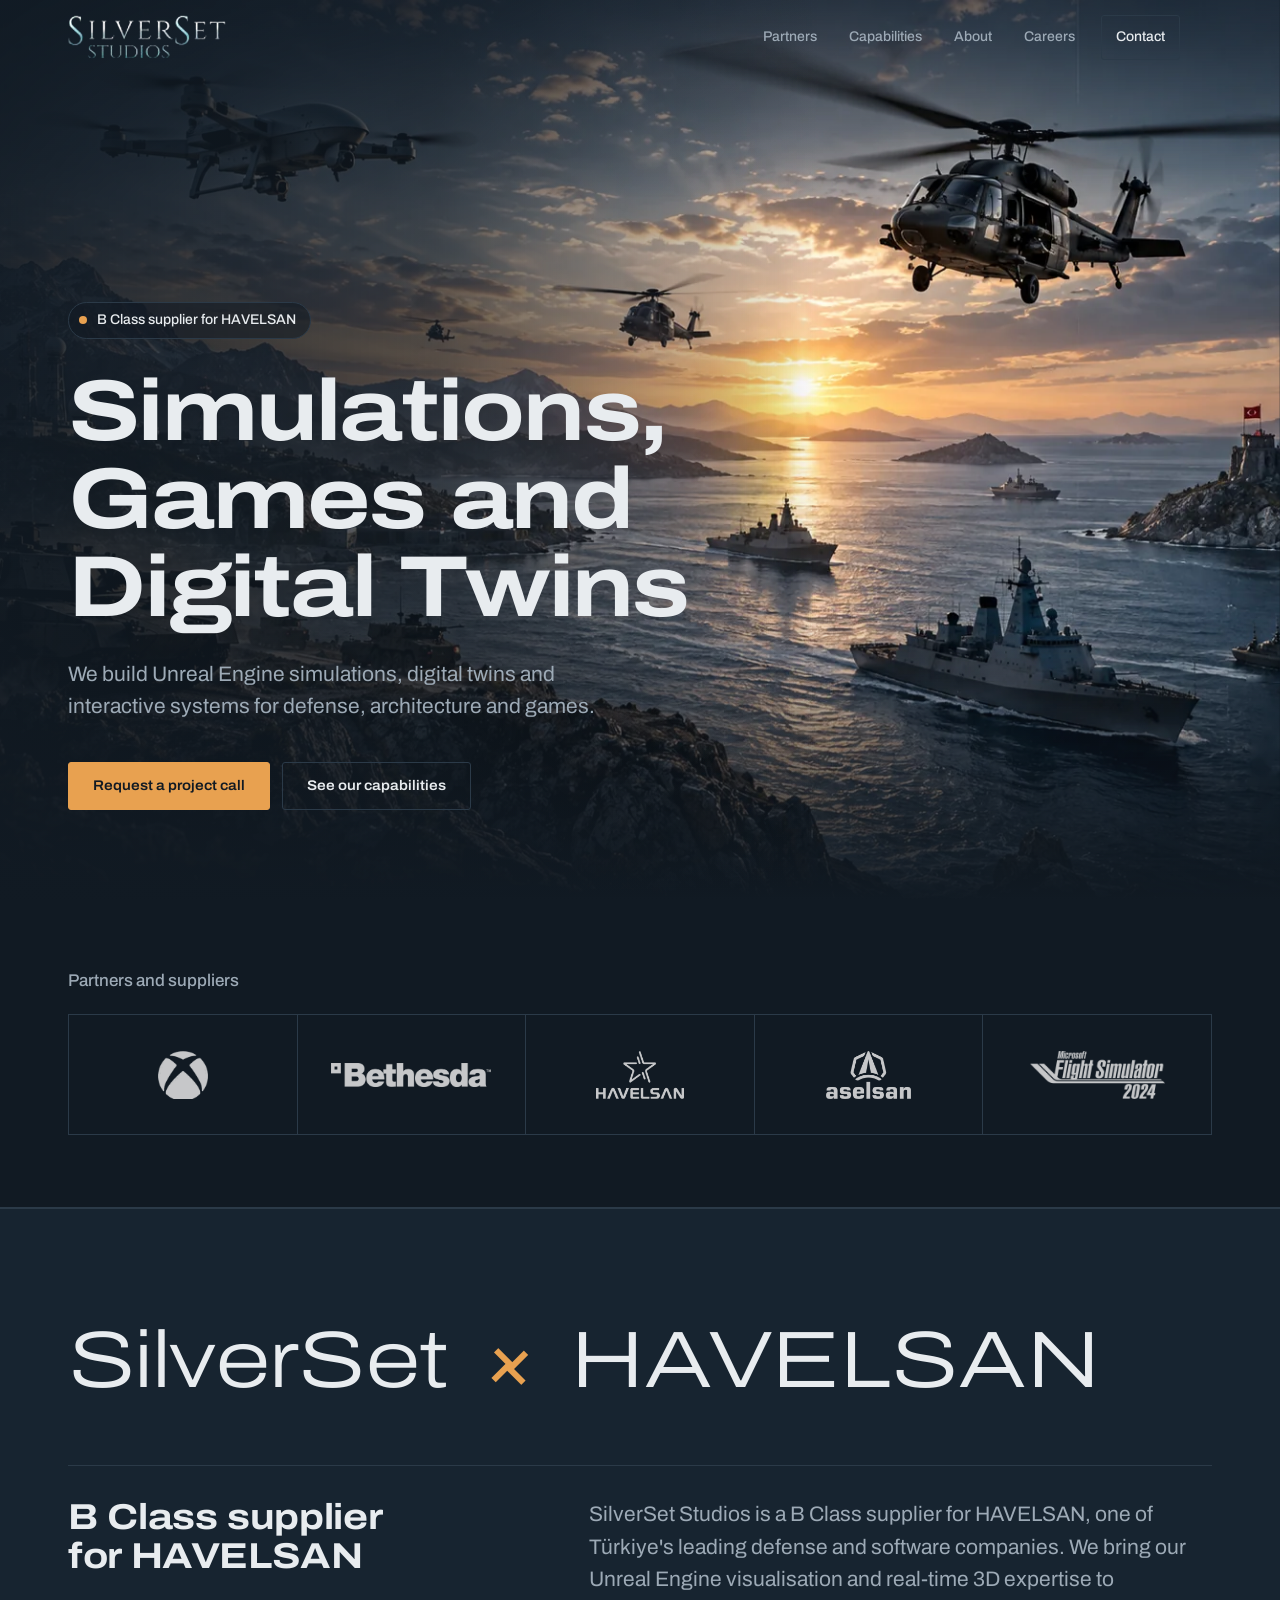
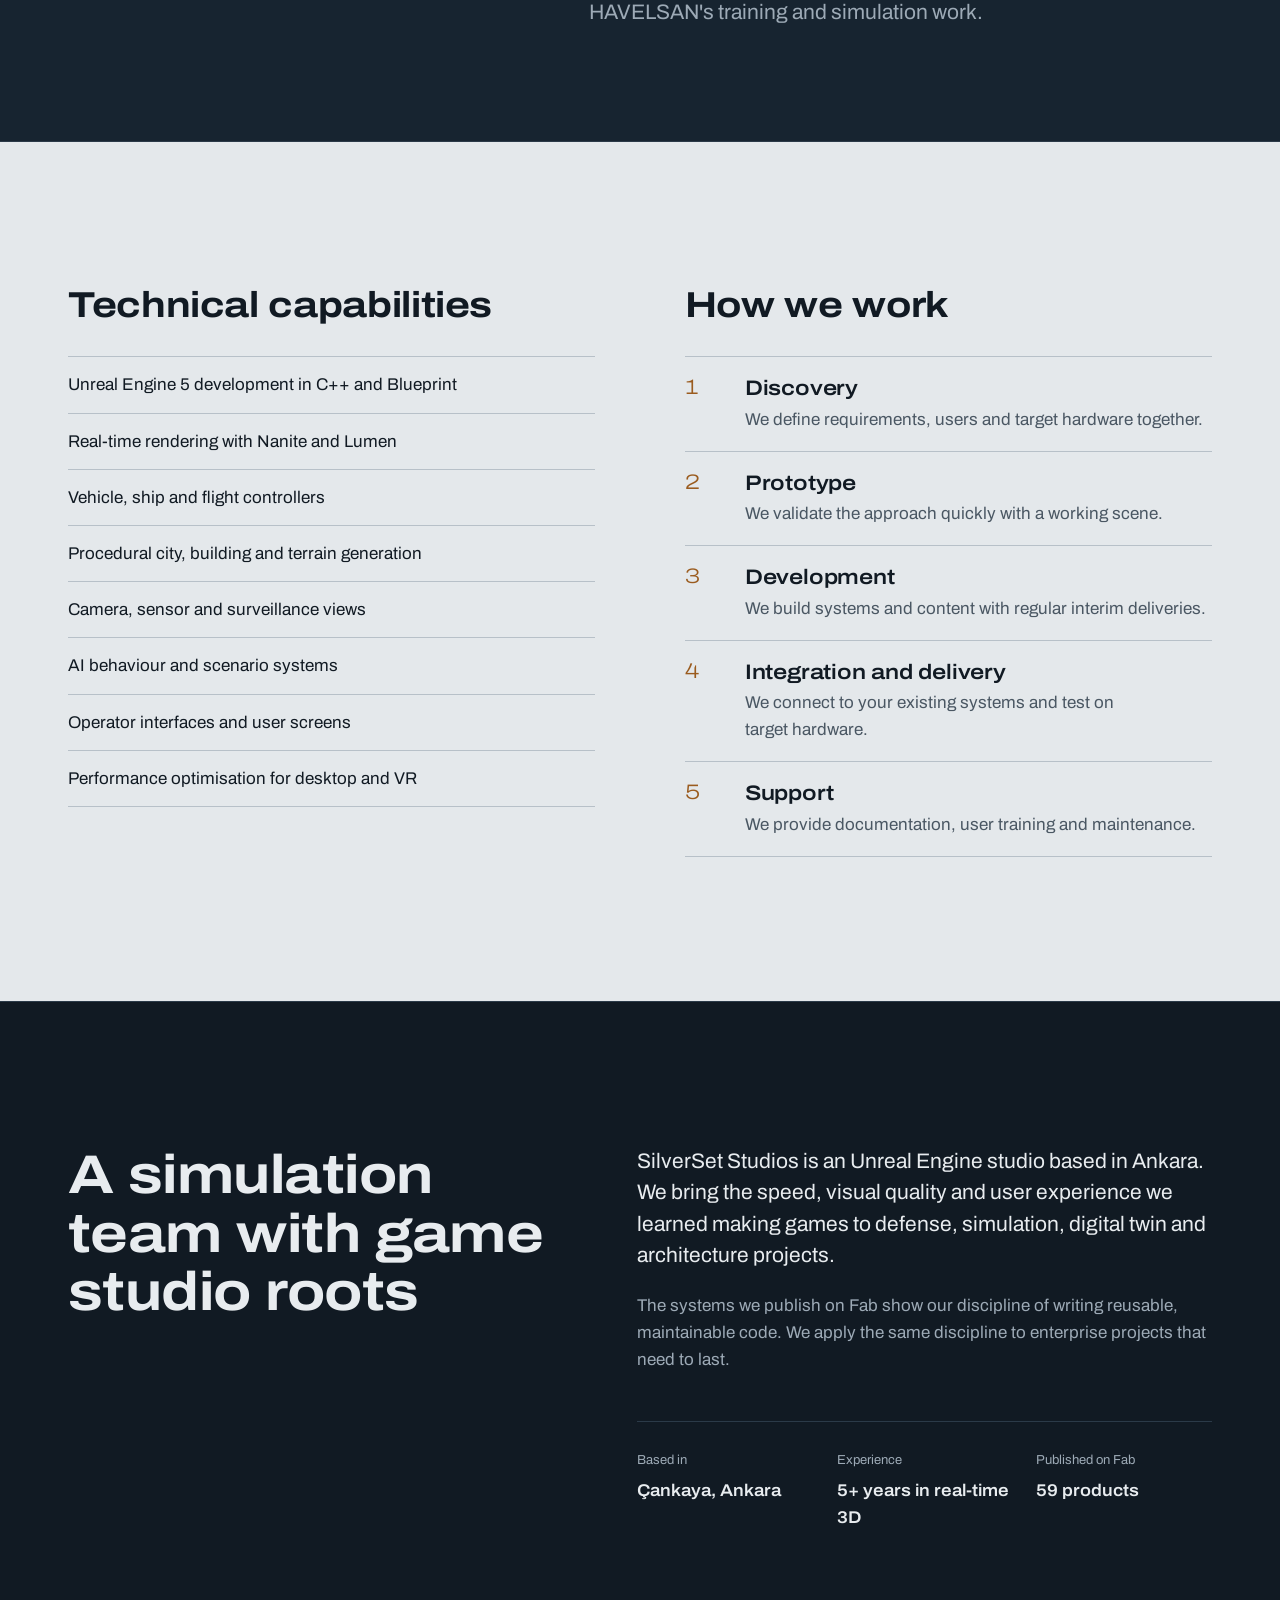
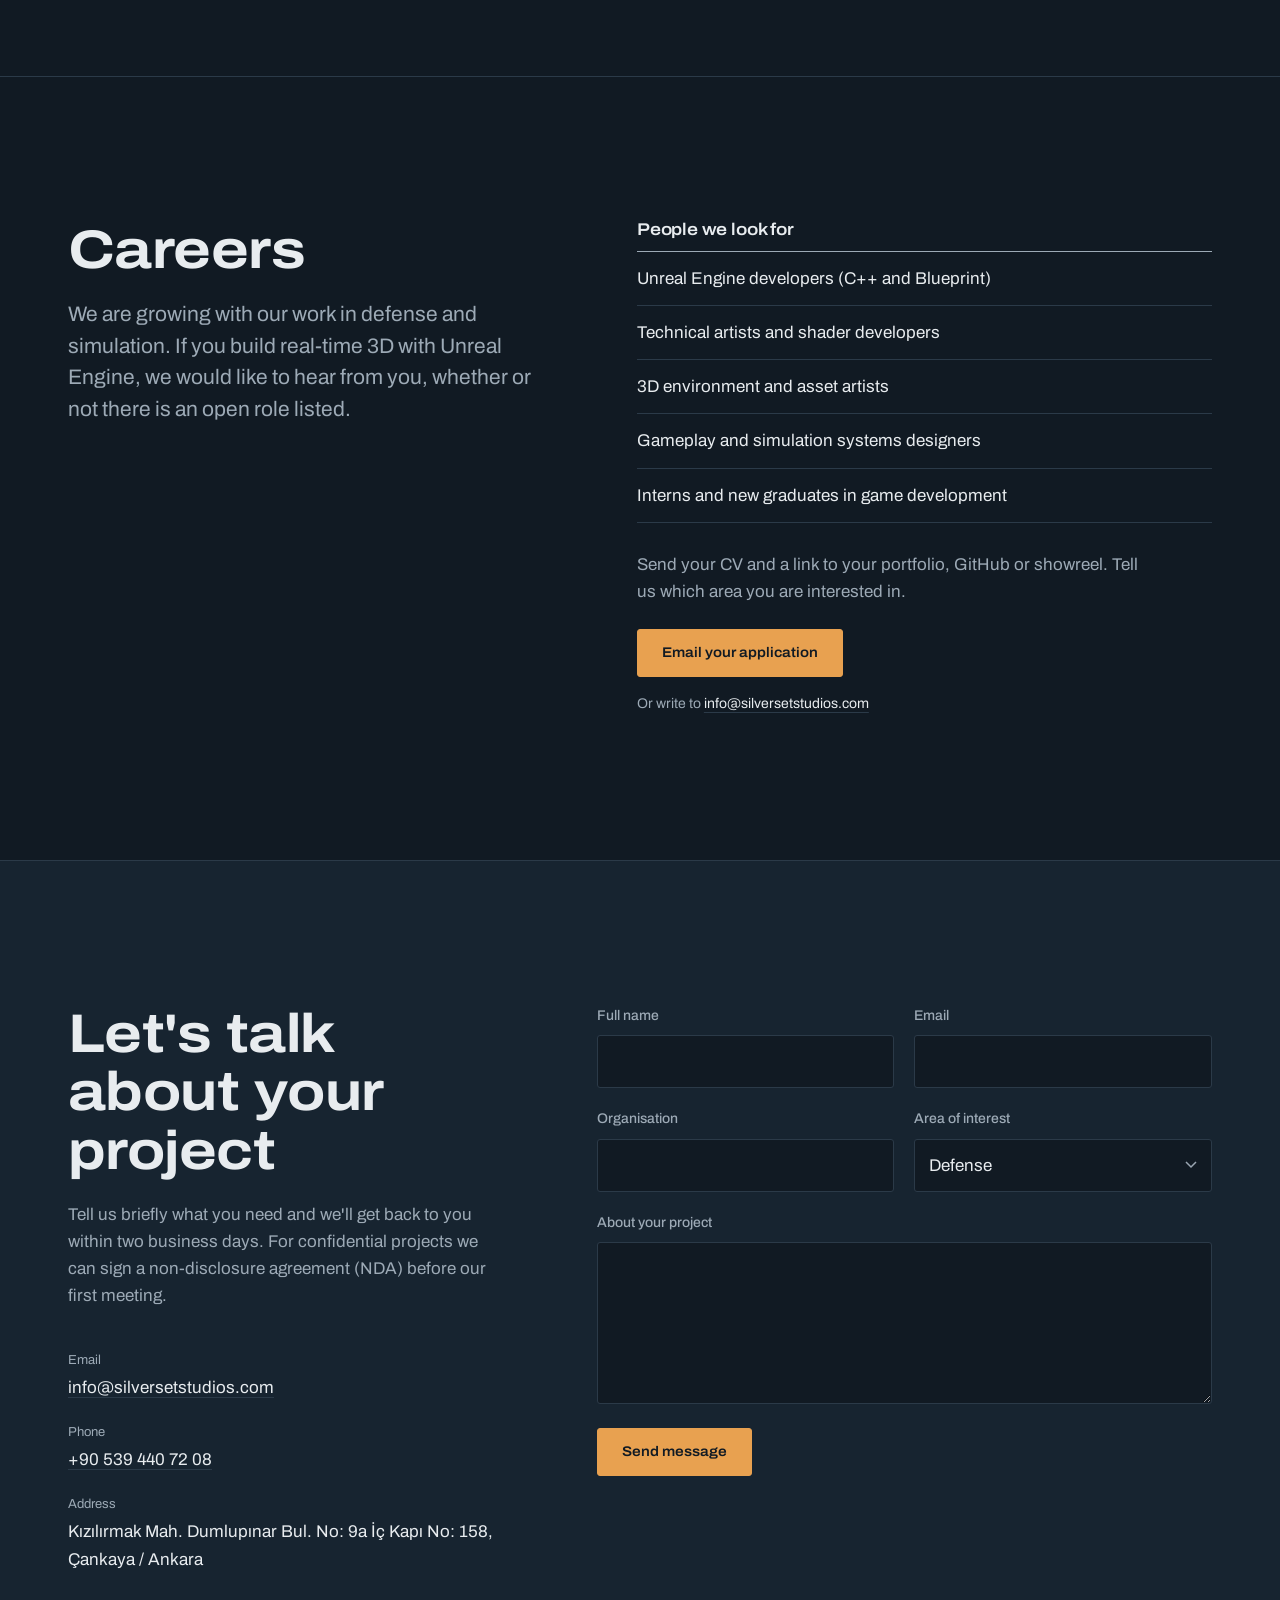
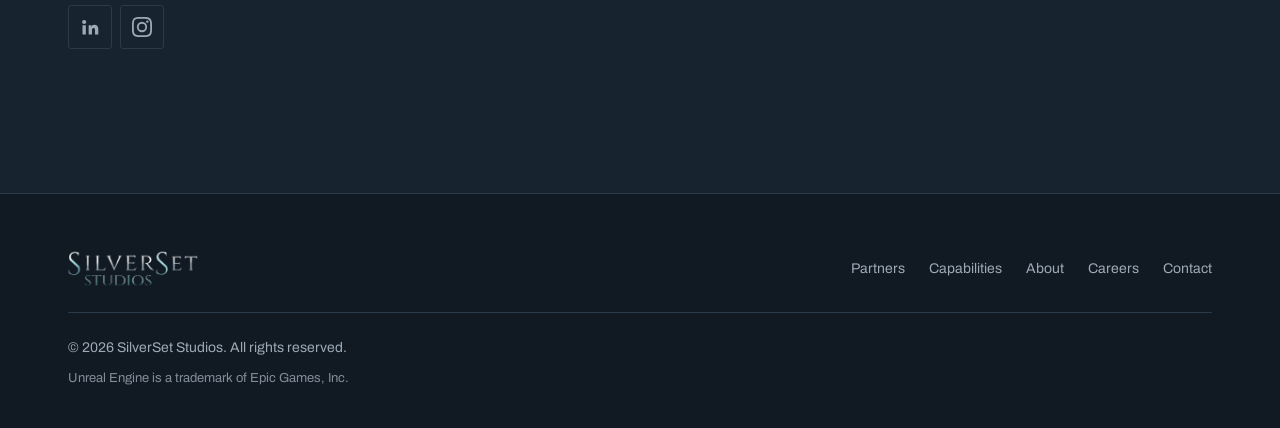
==== commit d20da3ff: "Add files via upload" ====
--- a/index.html
+++ b/index.html
@@ -2,296 +2,346 @@
 <html lang="en">
   <head>
     <meta charset="UTF-8" />
-    <meta name="viewport" content="width=device-width, initial-scale=1.0" />
-    <title>SilverSet Studios</title>
-    <link rel="stylesheet" href="styles.css" />
+    <meta name="viewport" content="width=device-width, initial-scale=1" />
+    <title>SilverSet Studios | Simulation, digital twins and game systems with Unreal Engine</title>
+    <meta
+      name="description"
+      content="SilverSet Studios is an Ankara-based studio building real-time 3D systems with Unreal Engine for defense, simulation, digital twins, architecture and games. B Class supplier for HAVELSAN."
+    />
+    <link rel="canonical" href="https://www.silversetstudios.com/" />
+    <meta name="theme-color" content="#111A23" />
+
+    <meta property="og:type" content="website" />
+    <meta property="og:locale" content="en_US" />
+    <meta property="og:site_name" content="SilverSet Studios" />
+    <meta property="og:title" content="SilverSet Studios | Simulations, Games and Digital Twins" />
+    <meta
+      property="og:description"
+      content="Unreal Engine systems for defense, simulation, digital twins, architecture and games. B Class supplier for HAVELSAN."
+    />
+    <meta property="og:url" content="https://www.silversetstudios.com/" />
+    <meta property="og:image" content="https://www.silversetstudios.com/img/web/og-image.jpg" />
+    <meta name="twitter:card" content="summary_large_image" />
+
+    <link rel="icon" type="image/png" sizes="64x64" href="img/web/icon-64.png" />
+    <link rel="apple-touch-icon" href="img/web/icon-180.png" />
+
+    <link rel="preconnect" href="https://fonts.googleapis.com" />
+    <link rel="preconnect" href="https://fonts.gstatic.com" crossorigin />
     <link
-      href="https://fonts.googleapis.com/css2?family=Inter:wght@300;400;500;600;700&display=swap"
+      href="https://fonts.googleapis.com/css2?family=Archivo:wdth,wght@62..125,300..800&display=swap"
       rel="stylesheet"
     />
-    <link
-      href="https://fonts.googleapis.com/css2?family=Mozilla+Headline:wght@300;400;500;600;700&display=swap"
-      rel="stylesheet"
-    />
-    <link
-      rel="stylesheet"
-      href="https://cdnjs.cloudflare.com/ajax/libs/font-awesome/6.0.0/css/all.min.css"
-    />
+    <link rel="preload" as="image" href="img/web/hero.webp" imagesrcset="img/web/hero-960.webp 960w, img/web/hero.webp 1672w" imagesizes="100vw" />
+    <link rel="stylesheet" href="styles.css" />
+
+    <script type="application/ld+json">
+      {
+        "@context": "https://schema.org",
+        "@type": "Organization",
+        "name": "SilverSet Studios",
+        "url": "https://www.silversetstudios.com",
+        "logo": "https://www.silversetstudios.com/img/web/logo.png",
+        "email": "info@silversetstudios.com",
+        "telephone": "+90 539 440 7208",
+        "address": {
+          "@type": "PostalAddress",
+          "streetAddress": "Kızılırmak Mah. Dumlupınar Bul. No: 9a İç Kapı No: 158",
+          "addressLocality": "Çankaya",
+          "addressRegion": "Ankara",
+          "addressCountry": "TR"
+        },
+        "sameAs": [
+          "https://www.linkedin.com/company/silversetstudios",
+          "https://www.instagram.com/silversetstudios"
+        ]
+      }
+    </script>
   </head>
   <body>
-    <!-- Navigation -->
-    <nav class="navbar">
-      <div class="nav-container">
-        <div
-          class="nav-logo"
-          onclick="document.getElementById('home').scrollIntoView({behavior: 'smooth'})"
-          style="cursor: pointer"
-        >
+    <a class="skip-link" href="#main">Skip to content</a>
+
+    <header class="site-header" id="top">
+      <div class="wrap header-inner">
+        <a href="#top" class="brand" aria-label="SilverSet Studios home">
+          <img src="img/web/logo.webp" alt="SilverSet Studios" width="549" height="154" />
+        </a>
+
+        <nav class="main-nav" id="main-nav" aria-label="Main menu">
+          <ul>
+            <li><a href="#partners">Partners</a></li>
+            <li><a href="#capabilities">Capabilities</a></li>
+            <li><a href="#about">About</a></li>
+            <li><a href="#careers">Careers</a></li>
+            <li><a href="#contact" class="nav-cta">Contact</a></li>
+          </ul>
+        </nav>
+
+        <div class="header-tools">
+          <button
+            class="menu-toggle"
+            type="button"
+            id="menu-toggle"
+            aria-expanded="false"
+            aria-controls="main-nav"
+          >
+            <span class="menu-toggle-bar"></span>
+            <span class="visually-hidden">Menu</span>
+          </button>
+        </div>
+      </div>
+    </header>
+
+    <main id="main">
+      <!-- Hero -->
+      <section class="hero" aria-labelledby="hero-title">
+        <div class="hero-media" aria-hidden="true">
           <img
-            src="Silversetstudios.PNG"
-            alt="SilverSet Logo"
-            class="logo-image"
+            src="img/web/hero.webp"
+            srcset="img/web/hero-960.webp 960w, img/web/hero.webp 1672w"
+            sizes="100vw"
+            alt=""
+            width="1672"
+            height="941"
+            fetchpriority="high"
           />
         </div>
-        <ul class="nav-menu">
-          <li class="nav-item">
-            <a href="#home" class="nav-link">Home</a>
-          </li>
-          <li class="nav-item">
-            <a href="#about" class="nav-link">About</a>
-          </li>
-          <li class="nav-item">
-            <a href="#games" class="nav-link">Games</a>
-          </li>
-          <li class="nav-item">
-            <a href="#contact" class="nav-link">Contact</a>
-          </li>
-        </ul>
-        <div class="hamburger">
-          <span class="bar"></span>
-          <span class="bar"></span>
-          <span class="bar"></span>
-        </div>
-      </div>
-    </nav>
-
-    <!-- Hero Section -->
-    <section id="home" class="hero">
-      <div class="hero-container">
-        <div class="hero-content">
-          <h1 class="hero-title">
-            Welcome to <span class="highlight">SilverSet Studios</span>
-          </h1>
-          <p class="hero-subtitle">
-            Experience the future of gaming with cutting-edge technology and
-            immersive gameplay
+
+        <div class="wrap hero-inner">
+          <p class="hero-partner">
+            <span class="partner-dot" aria-hidden="true"></span>
+            <span>B Class supplier for HAVELSAN</span>
           </p>
-          <div class="hero-buttons">
-            <button
-              class="btn btn-primary"
-              onclick="document.getElementById('games').scrollIntoView({behavior: 'smooth'})"
+          <h1 class="hero-title" id="hero-title">Simulations, Games and Digital Twins</h1>
+          <p class="hero-lead">We build Unreal Engine simulations, digital twins and interactive systems for defense, architecture and games.</p>
+          <div class="hero-actions">
+            <a href="#contact" class="btn btn-solid">Request a project call</a>
+            <a href="#capabilities" class="btn btn-line">See our capabilities</a>
+          </div>
+        </div>
+      </section>
+
+      <!-- Partners and suppliers -->
+      <section class="partners" id="partners" aria-labelledby="partners-title">
+        <div class="wrap">
+          <h2 class="partners-title" id="partners-title">Partners and suppliers</h2>
+          <!--
+            Logos live in img/partners/. data-logo is the file name (SVG or a PNG with a
+            transparent background). If the file is missing, the company name is shown instead.
+          -->
+          <ul class="partner-list">
+            <li class="partner" data-logo="xbox.png"><span class="partner-name">Microsoft Xbox</span></li>
+            <li class="partner" data-logo="bethesda.png"><span class="partner-name">Bethesda</span></li>
+            <li class="partner" data-logo="havelsan.png"><span class="partner-name">HAVELSAN</span></li>
+            <li class="partner" data-logo="aselsan.png"><span class="partner-name">ASELSAN</span></li>
+            <li class="partner" data-logo="flight-simulator.png"><span class="partner-name">Microsoft Flight Simulator</span></li>
+          </ul>
+        </div>
+      </section>
+
+      <!-- Partnership -->
+      <section class="partnership" id="partnership" aria-labelledby="partner-title">
+        <div class="wrap partnership-inner">
+          <p class="partner-mark" aria-hidden="true">SilverSet <span class="partner-x">×</span> HAVELSAN</p>
+          <div class="partner-text">
+            <h2 id="partner-title">B Class supplier for HAVELSAN</h2>
+            <p>SilverSet Studios is a B Class supplier for HAVELSAN, one of Türkiye's leading defense and software companies. We bring our Unreal Engine visualisation and real-time 3D expertise to HAVELSAN's training and simulation work.</p>
+          </div>
+        </div>
+      </section>
+
+      <!-- Capabilities + process -->
+      <section class="method" id="capabilities" aria-labelledby="method-title">
+        <div class="wrap method-inner">
+          <div class="capabilities">
+            <h2 id="method-title">Technical capabilities</h2>
+            <ul class="cap-list">
+              <li>Unreal Engine 5 development in C++ and Blueprint</li>
+              <li>Real-time rendering with Nanite and Lumen</li>
+              <li>Vehicle, ship and flight controllers</li>
+              <li>Procedural city, building and terrain generation</li>
+              <li>Camera, sensor and surveillance views</li>
+              <li>AI behaviour and scenario systems</li>
+              <li>Operator interfaces and user screens</li>
+              <li>Performance optimisation for desktop and VR</li>
+            </ul>
+          </div>
+
+          <div class="process">
+            <h2>How we work</h2>
+            <ol class="process-list">
+              <li>
+                <h3>Discovery</h3>
+                <p>We define requirements, users and target hardware together.</p>
+              </li>
+              <li>
+                <h3>Prototype</h3>
+                <p>We validate the approach quickly with a working scene.</p>
+              </li>
+              <li>
+                <h3>Development</h3>
+                <p>We build systems and content with regular interim deliveries.</p>
+              </li>
+              <li>
+                <h3>Integration and delivery</h3>
+                <p>We connect to your existing systems and test on target hardware.</p>
+              </li>
+              <li>
+                <h3>Support</h3>
+                <p>We provide documentation, user training and maintenance.</p>
+              </li>
+            </ol>
+          </div>
+        </div>
+      </section>
+
+      <!-- About -->
+      <section class="about" id="about" aria-labelledby="about-title">
+        <div class="wrap about-inner">
+          <h2 id="about-title">A simulation team with game studio roots</h2>
+          <div class="about-text">
+            <p>SilverSet Studios is an Unreal Engine studio based in Ankara. We bring the speed, visual quality and user experience we learned making games to defense, simulation, digital twin and architecture projects.</p>
+            <p>The systems we publish on Fab show our discipline of writing reusable, maintainable code. We apply the same discipline to enterprise projects that need to last.</p>
+            <dl class="facts">
+              <div>
+                <dt>Based in</dt>
+                <dd>Çankaya, Ankara</dd>
+              </div>
+              <div>
+                <dt>Experience</dt>
+                <dd>5+ years in real-time 3D</dd>
+              </div>
+              <div>
+                <dt>Published on Fab</dt>
+                <dd>59 products</dd>
+              </div>
+            </dl>
+          </div>
+        </div>
+      </section>
+
+      <!-- Careers -->
+      <section class="careers" id="careers" aria-labelledby="careers-title">
+        <div class="wrap careers-inner">
+          <div class="careers-intro">
+            <h2 id="careers-title">Careers</h2>
+            <p>
+              We are growing with our work in defense and simulation. If you build real-time 3D
+              with Unreal Engine, we would like to hear from you, whether or not there is an
+              open role listed.
+            </p>
+          </div>
+          <div class="careers-body">
+            <h3>People we look for</h3>
+            <ul class="careers-roles">
+              <li>Unreal Engine developers (C++ and Blueprint)</li>
+              <li>Technical artists and shader developers</li>
+              <li>3D environment and asset artists</li>
+              <li>Gameplay and simulation systems designers</li>
+              <li>Interns and new graduates in game development</li>
+            </ul>
+            <p class="careers-how">
+              Send your CV and a link to your portfolio, GitHub or showreel. Tell us which area
+              you are interested in.
+            </p>
+            <a
+              class="btn btn-solid"
+              id="careers-mail"
+              href="mailto:info@silversetstudios.com?subject=Job%20application%20-%20SilverSet%20Studios&body=Hello%20SilverSet%20team%2C%0D%0A%0D%0AName%3A%20%0D%0AArea%20of%20interest%3A%20%0D%0APortfolio%20%2F%20GitHub%20link%3A%20%0D%0A%0D%0AI%20have%20attached%20my%20CV.%0D%0A"
+              >Email your application</a
             >
-              Get Started
-            </button>
-            <button
-              class="btn btn-secondary"
-              onclick="document.getElementById('about').scrollIntoView({behavior: 'smooth'})"
-            >
-              Learn More
-            </button>
-          </div>
-        </div>
-        <div class="hero-visual">
-          <div class="engine-logos">
-            <div class="logo-top">
-              <img
-                src="unity.png"
-                alt="Unity Engine"
-                class="engine-logo unity-logo"
-              />
-            </div>
-            <div class="logo-bottom">
-              <img src="fab.png" alt="FAB" class="engine-logo fab-logo" />
-              <img
-                src="unreal.png"
-                alt="Unreal Engine"
-                class="engine-logo unreal-logo"
-              />
-            </div>
-          </div>
-        </div>
-      </div>
-      <div class="hero-background">
-        <div class="gradient-overlay"></div>
-        <div class="particles"></div>
-      </div>
-    </section>
-
-    <!-- About Us Section -->
-    <section id="about" class="about">
-      <div class="container">
-        <div class="section-header">
-          <h2 class="section-title">About Us</h2>
-          <p class="section-subtitle">Discover the story behind SilverSet</p>
-        </div>
-        <div class="about-content">
-          <div class="about-text">
-            <h3>Our Mission</h3>
-            <p>
-              At SilverSet Studios, our mission is simple: to make games that
-              entertain, connect, and inspire. We want every player to feel the
-              joy, excitement, and creativity that gaming can bring, turning
-              ordinary moments into unforgettable adventures.
+            <p class="careers-alt">
+              Or write to <a href="mailto:info@silversetstudios.com">info@silversetstudios.com</a>
             </p>
-
-            <h3>Our Vision</h3>
-            <p>
-              We envision a future where gaming is more than just
-              entertainment—it’s a way for people to connect, grow, and create
-              lasting memories together. By blending innovation with passion, we
-              aim to shape experiences that players around the world will
-              love and remember.
-            </p>
-
-            <div class="stats">
-              <div class="stat-item">
-                <h4>3+</h4>
-                <p>Games in Development</p>
-              </div>
-              <div class="stat-item">
-                <h4>10K+</h4>
-                <p>Community Members</p>
-              </div>
-              <div class="stat-item">
-                <h4>5+</h4>
-                <p>Years Experience</p>
-              </div>
-            </div>
-          </div>
-        </div>
-      </div>
-    </section>
-
-    <!-- Games Section -->
-    <section id="games" class="games">
-      <div class="container">
-        <div class="section-header">
-          <h2 class="section-title">Our FAB Projects</h2>
-          <p class="section-subtitle">Explore our collection.</p>
-        </div>
-        <div class="games-grid" id="games-grid">
-          <!-- Projects will be loaded dynamically from projects.json -->
-        </div>
-      </div>
-    </section>
-
-    <!-- Contact Section -->
-    <section id="contact" class="contact">
-      <div class="container">
-        <div class="section-header">
-          <h2 class="section-title">Contact Us</h2>
-          <p class="section-subtitle">Get in touch with our team</p>
-        </div>
-        <div class="contact-content">
+          </div>
+        </div>
+      </section>
+
+      <!-- Contact -->
+      <section class="contact" id="contact" aria-labelledby="contact-title">
+        <div class="wrap contact-inner">
           <div class="contact-info">
-            <div class="contact-item">
-              <div class="contact-icon">
-                <i class="fas fa-envelope"></i>
-              </div>
-              <div class="contact-details">
-                <h4>Email</h4>
-                <p>info@silversetstudios.com</p>
-              </div>
-            </div>
-
-            <div class="contact-item">
-              <div class="contact-icon">
-                <i class="fas fa-phone"></i>
-              </div>
-              <div class="contact-details">
-                <h4>Phone</h4>
-                <p>+90 539 440 7208</p>
-              </div>
-            </div>
-
-            <div class="contact-item">
-              <div class="contact-icon">
-                <i class="fas fa-map-marker-alt"></i>
-              </div>
-              <div class="contact-details">
-                <h4>Address</h4>
-                <p>
-                  Kızılırmak Mah. Dumlupınar Bul. No: 9a İç Kapı No: 158 Çankaya
-                  / Ankara
-                </p>
-              </div>
-            </div>
-
-            <div class="social-links">
-              <a href="#" class="social-link"><i class="fab fa-twitter"></i></a>
-              <a href="#" class="social-link"
-                ><i class="fab fa-facebook"></i
-              ></a>
-              <a
-                href="https://www.instagram.com//silversetstudios"
-                class="social-link"
-                ><i class="fab fa-instagram"></i
-              ></a>
-              <a
-                href="https://www.linkedin.com/company/silversetstudios"
-                class="social-link"
-                ><i class="fab fa-linkedin"></i
-              ></a>
-            </div>
-          </div>
-
-          <div class="contact-form">
-            <form action="https://formspree.io/f/xqalopgl" method="POST">
-              <div class="form-group">
-                <input
-                  type="text"
-                  id="name"
-                  name="name"
-                  placeholder="Your Name"
-                  required
-                />
-              </div>
-              <div class="form-group">
-                <input
-                  type="email"
-                  id="email"
-                  name="email"
-                  placeholder="Your Email"
-                  required
-                />
-              </div>
-              <div class="form-group">
-                <input
-                  type="text"
-                  id="subject"
-                  name="subject"
-                  placeholder="Subject"
-                  required
-                />
-              </div>
-              <div class="form-group">
-                <textarea
-                  id="message"
-                  name="message"
-                  placeholder="Your Message"
-                  rows="5"
-                  required
-                ></textarea>
-              </div>
-              <button type="submit" class="btn btn-primary">
-                Send Message
-              </button>
-            </form>
-          </div>
-        </div>
-      </div>
-    </section>
-
-    <!-- Footer -->
-    <footer class="footer">
-      <div class="container">
-        <div class="footer-content">
-          <div class="footer-logo">
-            <h3>Silverset Studios</h3>
-            <p>Creating extraordinary gaming experiences</p>
-          </div>
-          <div class="footer-links">
-            <h4>Quick Links</h4>
-
-            <li><a href="#home">Game 1</a></li>
-            <li><a href="#about">Game 2</a></li>
-            <li><a href="#games">Game 3</a></li>
-            <li><a href="#contact">Game 4</a></li>
-          </div>
-        </div>
-        <div class="footer-bottom">
-          <p>&copy; 2025 SilverSet Studios. All rights reserved.</p>
-        </div>
+            <h2 id="contact-title">Let's talk about your project</h2>
+            <p>Tell us briefly what you need and we'll get back to you within two business days. For confidential projects we can sign a non-disclosure agreement (NDA) before our first meeting.</p>
+            <dl class="contact-list">
+              <div>
+                <dt>Email</dt>
+                <dd><a href="mailto:info@silversetstudios.com">info@silversetstudios.com</a></dd>
+              </div>
+              <div>
+                <dt>Phone</dt>
+                <dd><a href="tel:+905394407208">+90 539 440 72 08</a></dd>
+              </div>
+              <div>
+                <dt>Address</dt>
+                <dd>Kızılırmak Mah. Dumlupınar Bul. No: 9a İç Kapı No: 158, Çankaya / Ankara</dd>
+              </div>
+            </dl>
+            <div class="social">
+              <a href="https://www.linkedin.com/company/silversetstudios" target="_blank" rel="noopener" aria-label="LinkedIn">
+                <svg viewBox="0 0 24 24" width="20" height="20" aria-hidden="true"><path fill="currentColor" d="M4.98 3.5A2.5 2.5 0 1 1 5 8.5a2.5 2.5 0 0 1-.02-5ZM3 9.75h4V21H3V9.75Zm6.5 0h3.83v1.54h.06c.53-1 1.84-2.06 3.79-2.06 4.05 0 4.8 2.67 4.8 6.14V21h-4v-5.02c0-1.2-.02-2.74-1.67-2.74-1.67 0-1.93 1.3-1.93 2.65V21h-4V9.75Z"/></svg>
+              </a>
+              <a href="https://www.instagram.com/silversetstudios" target="_blank" rel="noopener" aria-label="Instagram">
+                <svg viewBox="0 0 24 24" width="20" height="20" aria-hidden="true"><path fill="currentColor" d="M12 2.2c3.2 0 3.58 0 4.85.07 3.25.15 4.77 1.69 4.92 4.92.06 1.27.07 1.65.07 4.85s0 3.58-.07 4.85c-.15 3.23-1.66 4.77-4.92 4.92-1.27.06-1.65.07-4.85.07s-3.58 0-4.85-.07c-3.26-.15-4.77-1.7-4.92-4.92C2.17 15.58 2.16 15.2 2.16 12s0-3.58.07-4.85C2.38 3.92 3.9 2.38 7.15 2.23 8.42 2.17 8.8 2.16 12 2.16ZM12 0C8.74 0 8.33 0 7.05.07 2.7.27.27 2.69.07 7.05 0 8.33 0 8.74 0 12s0 3.67.07 4.95c.2 4.36 2.62 6.78 6.98 6.98C8.33 24 8.74 24 12 24s3.67 0 4.95-.07c4.35-.2 6.78-2.62 6.98-6.98.06-1.28.07-1.69.07-4.95s0-3.67-.07-4.95c-.2-4.35-2.62-6.78-6.98-6.98C15.67 0 15.26 0 12 0Zm0 5.84a6.16 6.16 0 1 0 0 12.32 6.16 6.16 0 0 0 0-12.32ZM12 16a4 4 0 1 1 0-8 4 4 0 0 1 0 8Zm6.4-11.85a1.44 1.44 0 1 0 0 2.88 1.44 1.44 0 0 0 0-2.88Z"/></svg>
+              </a>
+            </div>
+          </div>
+
+          <form class="contact-form" id="contact-form" action="https://formspree.io/f/xqalopgl" method="POST" novalidate>
+            <div class="field">
+              <label for="f-name">Full name</label>
+              <input id="f-name" name="name" type="text" autocomplete="name" required />
+            </div>
+            <div class="field">
+              <label for="f-email">Email</label>
+              <input id="f-email" name="email" type="email" autocomplete="email" required />
+            </div>
+            <div class="field">
+              <label for="f-org">Organisation</label>
+              <input id="f-org" name="organization" type="text" autocomplete="organization" />
+            </div>
+            <div class="field">
+              <label for="f-sector">Area of interest</label>
+              <select id="f-sector" name="sector">
+                <option value="Defense">Defense</option>
+                <option value="Simulation">Simulation</option>
+                <option value="Digital twins">Digital twins</option>
+                <option value="Architecture">Architecture</option>
+                <option value="Games">Games and game systems</option>
+                <option value="Other">Other</option>
+              </select>
+            </div>
+            <div class="field field-wide">
+              <label for="f-message">About your project</label>
+              <textarea id="f-message" name="message" rows="5" required></textarea>
+            </div>
+            <input type="hidden" name="_subject" value="silversetstudios.com contact form" />
+            <div class="form-foot field-wide">
+              <button type="submit" class="btn btn-solid">Send message</button>
+              <p class="form-status" id="form-status" role="status" aria-live="polite"></p>
+            </div>
+          </form>
+        </div>
+      </section>
+    </main>
+
+    <footer class="site-footer">
+      <div class="wrap footer-inner">
+        <img src="img/web/logo.webp" alt="SilverSet Studios" class="footer-logo" width="549" height="154" loading="lazy" />
+        <nav aria-label="Footer menu">
+          <ul>
+            <li><a href="#partners">Partners</a></li>
+            <li><a href="#capabilities">Capabilities</a></li>
+            <li><a href="#about">About</a></li>
+            <li><a href="#careers">Careers</a></li>
+            <li><a href="#contact">Contact</a></li>
+          </ul>
+        </nav>
+        <p class="copyright">
+          &copy; <span id="year">2026</span> SilverSet Studios.
+          <span>All rights reserved.</span>
+        </p>
+        <p class="trademark">Unreal Engine is a trademark of Epic Games, Inc.</p>
       </div>
     </footer>
 
--- a/styles.css
+++ b/styles.css
@@ -1,873 +1,1015 @@
-/* Reset and Base Styles */
-* {
+/* SilverSet Studios
+   Palette: deep navy base, silver text, sunset amber as the single accent. */
+
+:root {
+  /* palette sampled from the hero scene: deep sea navy, sunset amber, steel sky */
+  --ink: #111a23;
+  --ink-raised: #172430;
+  --line: #2b3a48;
+  --silver: #e8ecef;
+  --steel: #9daab6;
+  --accent: #e8a150;
+  --accent-deep: #9a5b1e;
+  --paper: #e4e8eb;
+  --paper-ink: #111a23;
+  --paper-muted: #4a5763;
+  --paper-line: #b7c0c8;
+
+  --font: "Archivo", "Helvetica Neue", Arial, sans-serif;
+  --wide: 116%;
+  --wrap: 1240px;
+  --gutter: clamp(20px, 4vw, 48px);
+  --header-h: 76px;
+
+  --step--1: 0.875rem;
+  --step-0: 1.0625rem;
+  --step-1: 1.3125rem;
+  --step-2: clamp(1.6rem, 1.2rem + 1.4vw, 2.25rem);
+  --step-3: clamp(2.1rem, 1.4rem + 2.6vw, 3.4rem);
+  --step-4: clamp(2.6rem, 1.4rem + 5vw, 5.6rem);
+
+  color-scheme: dark;
+}
+
+*,
+*::before,
+*::after {
+  box-sizing: border-box;
+}
+
+html {
+  scroll-behavior: smooth;
+  scroll-padding-top: calc(var(--header-h) + 12px);
+  -webkit-text-size-adjust: 100%;
+}
+
+body {
+  margin: 0;
+  background: var(--ink);
+  color: var(--silver);
+  font-family: var(--font);
+  font-size: var(--step-0);
+  line-height: 1.6;
+  font-feature-settings: "tnum" 0;
+  -webkit-font-smoothing: antialiased;
+}
+
+img {
+  max-width: 100%;
+  height: auto;
+  display: block;
+}
+
+a {
+  color: inherit;
+}
+
+h1,
+h2,
+h3 {
+  margin: 0;
+  font-weight: 700;
+  font-stretch: var(--wide);
+  line-height: 1.08;
+  letter-spacing: -0.01em;
+  text-wrap: balance;
+}
+
+p {
+  margin: 0;
+  text-wrap: pretty;
+}
+
+:focus-visible {
+  outline: 2px solid var(--accent);
+  outline-offset: 3px;
+  border-radius: 2px;
+}
+
+.wrap {
+  width: 100%;
+  max-width: var(--wrap);
+  margin-inline: auto;
+  padding-inline: var(--gutter);
+}
+
+.visually-hidden {
+  position: absolute !important;
+  width: 1px;
+  height: 1px;
+  overflow: hidden;
+  clip: rect(0 0 0 0);
+  white-space: nowrap;
+}
+
+.skip-link {
+  position: absolute;
+  left: 12px;
+  top: -60px;
+  z-index: 100;
+  padding: 10px 16px;
+  background: var(--accent);
+  color: var(--ink);
+  font-weight: 600;
+  text-decoration: none;
+}
+.skip-link:focus {
+  top: 12px;
+}
+
+/* ---------- Buttons ---------- */
+
+.btn {
+  display: inline-flex;
+  align-items: center;
+  justify-content: center;
+  min-height: 48px;
+  padding: 0 24px;
+  border-radius: 3px;
+  font: inherit;
+  font-size: var(--step--1);
+  font-weight: 600;
+  font-stretch: 108%;
+  text-decoration: none;
+  cursor: pointer;
+  transition: background-color 0.2s, color 0.2s, border-color 0.2s;
+}
+
+.btn-solid {
+  background: var(--accent);
+  color: var(--ink);
+  border: 1px solid var(--accent);
+}
+.btn-solid:hover {
+  background: var(--silver);
+  border-color: var(--silver);
+}
+
+.btn-line {
+  background: transparent;
+  color: var(--silver);
+  border: 1px solid var(--line);
+}
+.btn-line:hover {
+  border-color: var(--silver);
+}
+
+/* ---------- Header ---------- */
+
+.site-header {
+  position: fixed;
+  inset: 0 0 auto 0;
+  z-index: 50;
+  height: var(--header-h);
+  transition: background-color 0.25s, border-color 0.25s;
+  border-bottom: 1px solid transparent;
+}
+
+.site-header.is-solid {
+  background: rgba(17, 26, 35, 0.94);
+  backdrop-filter: blur(10px);
+  -webkit-backdrop-filter: blur(10px);
+  border-bottom-color: var(--line);
+}
+
+.header-inner {
+  height: 100%;
+  display: flex;
+  align-items: center;
+  gap: 32px;
+}
+
+.brand img {
+  width: 158px;
+}
+
+.main-nav {
+  margin-left: auto;
+}
+
+.main-nav ul {
+  display: flex;
+  align-items: center;
+  gap: 4px;
+  list-style: none;
   margin: 0;
   padding: 0;
-  box-sizing: border-box;
-}
-
-html {
-  scroll-behavior: smooth;
-  margin: 0;
-  padding: 0;
-}
-
-body {
-  font-family: "Mozilla Headline", "Inter", sans-serif;
-  line-height: 1.6;
-  color: #333;
-  overflow-x: hidden;
-  margin: 0;
-  padding: 0;
-  background: #000000;
-}
-
-.container {
-  max-width: 1200px;
-  margin: 0 auto;
-  padding: 0 20px;
-}
-
-/* Navigation */
-.navbar {
-  position: fixed;
-  top: 0;
-  width: 100%;
-  background: rgba(0, 0, 0, 0.9);
-  backdrop-filter: blur(20px);
-  z-index: 1000;
-  height: 120px;
-  transition: all 0.4s cubic-bezier(0.4, 0, 0.2, 1);
-  border-bottom: 2px solid rgba(192, 192, 192, 0.1);
-  box-shadow: 0 4px 20px rgba(0, 0, 0, 0.5), 0 0 30px rgba(192, 192, 192, 0.05);
-}
-
-.navbar.scrolled {
-  background: rgba(0, 0, 0, 0.95);
-  backdrop-filter: blur(25px);
-  height: 80px;
-  box-shadow: 0 8px 32px rgba(0, 0, 0, 0.6), 0 0 0 1px rgba(192, 192, 192, 0.2);
-  border-bottom: 2px solid rgba(192, 192, 192, 0.2);
-  transform: translateY(0);
-}
-
-.navbar.scrolled .nav-container {
-  margin-top: -70px;
-}
-
-.nav-container {
-  width: 90%;
-  padding: 0 0 0 320px;
-  display: flex;
-  justify-content: flex-start;
-  align-items: center;
-  gap: 2rem;
-  margin-top: -50px;
-  transition: all 0.4s cubic-bezier(0.4, 0, 0.2, 1);
-}
-
-.nav-logo {
+}
+
+.main-nav a {
+  display: block;
+  padding: 10px 14px;
+  font-size: var(--step--1);
+  font-weight: 500;
+  color: var(--steel);
+  text-decoration: none;
+  transition: color 0.2s;
+}
+.main-nav a:hover {
+  color: var(--silver);
+}
+
+.main-nav .nav-cta {
+  margin-left: 8px;
+  color: var(--silver);
+  border: 1px solid var(--line);
+  border-radius: 3px;
+}
+.main-nav .nav-cta:hover {
+  border-color: var(--accent);
+}
+
+.header-tools {
   display: flex;
   align-items: center;
-  padding: 0px;
+  gap: 8px;
+}
+
+.menu-toggle {
+  display: none;
+  width: 44px;
+  height: 44px;
+  background: none;
+  border: 0;
+  cursor: pointer;
   position: relative;
-  z-index: 1001;
-}
-
-.logo-image {
-  height: 220px;
-  width: auto;
-  object-fit: contain;
-  display: block;
-  transition: all 0.4s cubic-bezier(0.4, 0, 0.2, 1);
-  filter: drop-shadow(0 0 15px rgba(192, 192, 192, 0.3));
-  animation: logoFloat 3s ease-in-out infinite;
-}
-
-.logo-image:hover {
-  transform: scale(1.05) rotate(1deg);
-  filter: drop-shadow(0 0 25px rgba(192, 192, 192, 0.6));
-}
-
-.nav-menu {
-  display: flex;
-  list-style: none;
-  gap: 5rem;
-}
-
-.nav-link {
-  text-decoration: none;
-  color: #ffffff;
-  font-weight: 600;
-  font-size: 1.1rem;
-  transition: all 0.4s cubic-bezier(0.4, 0, 0.2, 1);
-  position: relative;
-  padding: 12px 20px;
-  border-radius: 8px;
+}
+
+.menu-toggle-bar,
+.menu-toggle-bar::before,
+.menu-toggle-bar::after {
+  position: absolute;
+  left: 11px;
+  width: 22px;
+  height: 2px;
+  background: var(--silver);
+  transition: transform 0.25s, top 0.25s, opacity 0.2s;
+}
+.menu-toggle-bar {
+  top: 21px;
+}
+.menu-toggle-bar::before,
+.menu-toggle-bar::after {
+  content: "";
+  left: 0;
+}
+.menu-toggle-bar::before {
+  top: -7px;
+}
+.menu-toggle-bar::after {
+  top: 7px;
+}
+.menu-toggle[aria-expanded="true"] .menu-toggle-bar {
   background: transparent;
-  border: 1px solid rgba(192, 192, 192, 0.2);
-  min-width: 100px;
-  text-align: center;
-  line-height: 1.2;
-}
-
-.nav-link:hover {
-  color: #c0c0c0;
-  transform: translateY(-2px);
-  border-color: rgba(192, 192, 192, 0.5);
-  box-shadow: 0 0 15px rgba(192, 192, 192, 0.2);
-}
-
-.nav-link::after {
-  content: "";
-  position: absolute;
-  width: 0;
-  height: 2px;
-  bottom: -1px;
-  left: 50%;
-  background: linear-gradient(90deg, #c0c0c0, #e8e8e8);
-  transition: all 0.4s cubic-bezier(0.4, 0, 0.2, 1);
-  transform: translateX(-50%);
-  border-radius: 1px;
-}
-
-.nav-link:hover::after {
-  width: 100%;
-}
-
-.nav-link::before {
-  content: "";
-  position: absolute;
-  width: 100%;
-  height: 1px;
-  bottom: -1px;
-  left: 0;
-  background: linear-gradient(
-    90deg,
-    transparent,
-    rgba(192, 192, 192, 0.3),
-    transparent
-  );
-  opacity: 0.3;
-}
-
-.hamburger {
-  display: none;
-  flex-direction: column;
-  cursor: pointer;
-}
-
-.bar {
-  width: 25px;
-  height: 3px;
-  background-color: #ffffff;
-  margin: 3px 0;
-  transition: 0.3s;
-}
-
-/* Hero Section */
+}
+.menu-toggle[aria-expanded="true"] .menu-toggle-bar::before {
+  top: 0;
+  transform: rotate(45deg);
+}
+.menu-toggle[aria-expanded="true"] .menu-toggle-bar::after {
+  top: 0;
+  transform: rotate(-45deg);
+}
+
+/* ---------- Hero ---------- */
+
 .hero {
   position: relative;
   min-height: 100vh;
+  min-height: 100svh;
   display: flex;
+  align-items: flex-end;
+  padding: calc(var(--header-h) + 48px) 0 clamp(64px, 10vh, 120px);
+  overflow: hidden;
+  isolation: isolate;
+  background: var(--ink);
+}
+
+.hero-media {
+  position: absolute;
+  inset: 0;
+  z-index: -2;
+}
+.hero-media img {
+  width: 100%;
+  height: 100%;
+  object-fit: cover;
+  object-position: 62% 50%;
+  animation: hero-in 1.8s ease both;
+}
+
+/* the one page-load moment: the scene settles in */
+@keyframes hero-in {
+  from {
+    opacity: 0;
+    transform: scale(1.04);
+  }
+  to {
+    opacity: 1;
+    transform: none;
+  }
+}
+
+.hero::after {
+  /* keeps the headline and the header readable over the photo */
+  content: "";
+  position: absolute;
+  inset: 0;
+  z-index: -1;
+  background:
+    linear-gradient(90deg, rgba(17, 26, 35, 0.9) 0%, rgba(17, 26, 35, 0.66) 34%, rgba(17, 26, 35, 0) 64%),
+    linear-gradient(0deg, var(--ink) 0%, rgba(17, 26, 35, 0) 32%),
+    linear-gradient(180deg, rgba(17, 26, 35, 0.6) 0%, rgba(17, 26, 35, 0) 22%);
+  pointer-events: none;
+}
+
+.hero-inner {
+  position: relative;
+}
+
+.hero-partner {
+  display: inline-flex;
   align-items: center;
-  background: #000000;
+  gap: 10px;
+  margin-bottom: 28px;
+  padding: 6px 14px 6px 10px;
+  border: 1px solid var(--line);
+  border-radius: 100px;
+  background: rgba(17, 26, 35, 0.6);
+  font-size: var(--step--1);
+  font-weight: 500;
+  color: var(--silver);
+}
+
+.partner-dot {
+  width: 8px;
+  height: 8px;
+  border-radius: 50%;
+  background: var(--accent);
+}
+
+.hero-title {
+  max-width: 14ch;
+  font-size: var(--step-4);
+  font-weight: 700;
+  font-stretch: 122%;
+  line-height: 1.02;
+  letter-spacing: -0.02em;
+}
+
+.hero-lead {
+  max-width: 44ch;
+  margin-top: 28px;
+  font-size: var(--step-1);
+  line-height: 1.5;
+  color: var(--steel);
+}
+
+.hero-actions {
+  display: flex;
+  flex-wrap: wrap;
+  gap: 12px;
+  margin-top: 40px;
+}
+
+/* ---------- Section defaults ---------- */
+
+.contact {
+  padding-block: clamp(80px, 12vw, 144px);
+}
+
+/* ---------- Partners and suppliers ---------- */
+
+.partners {
+  padding-block: clamp(48px, 6vw, 72px);
+  border-bottom: 1px solid var(--line);
+}
+
+.partners-title {
+  font-size: var(--step-0);
+  font-weight: 500;
+  font-stretch: 100%;
+  letter-spacing: 0;
+  color: var(--steel);
+}
+
+.partner-list {
+  list-style: none;
+  margin: 24px 0 0;
+  padding: 0;
+  display: grid;
+  grid-template-columns: repeat(5, minmax(0, 1fr));
+  border-top: 1px solid var(--line);
+  border-left: 1px solid var(--line);
+}
+
+.partner {
+  display: grid;
+  place-items: center;
+  min-height: 120px;
+  padding: 20px 24px;
+  border-right: 1px solid var(--line);
+  border-bottom: 1px solid var(--line);
+  text-align: center;
+}
+
+.partner-name {
+  font-size: var(--step-0);
+  font-weight: 600;
+  font-stretch: 114%;
+  line-height: 1.25;
+  color: var(--silver);
+}
+
+.partner.has-logo .partner-name {
+  position: absolute !important;
+  width: 1px;
+  height: 1px;
   overflow: hidden;
+  clip: rect(0 0 0 0);
+  white-space: nowrap;
+}
+
+.partner-logo {
+  max-width: min(160px, 100%);
+  max-height: 48px;
+  width: auto;
+  height: auto;
+  /* every logo in the same silver tone */
+  filter: brightness(0) invert(0.9);
+  opacity: 0.85;
+  transition: opacity 0.2s;
+}
+.partner:hover .partner-logo {
+  opacity: 1;
+}
+
+/* ---------- Partnership ---------- */
+
+.partnership {
+  border-block: 1px solid var(--line);
+  background: var(--ink-raised);
+}
+
+.partnership-inner {
+  padding-block: clamp(64px, 9vw, 112px);
+}
+
+.partner-mark {
+  font-size: clamp(2.2rem, 1rem + 5vw, 5.4rem);
+  font-weight: 300;
+  font-stretch: 125%;
+  line-height: 1;
+  letter-spacing: -0.02em;
+  color: var(--silver);
+  white-space: nowrap;
+}
+.partner-x {
+  color: var(--accent);
+  font-weight: 200;
+  margin-inline: 0.1em;
+}
+
+.partner-text {
+  display: grid;
+  grid-template-columns: minmax(0, 5fr) minmax(0, 7fr);
+  gap: 24px clamp(32px, 6vw, 96px);
+  margin-top: clamp(40px, 5vw, 64px);
+  padding-top: 32px;
+  border-top: 1px solid var(--line);
+}
+.partner-text h2 {
+  font-size: var(--step-2);
+}
+.partner-text p {
+  color: var(--steel);
+  font-size: var(--step-1);
+  line-height: 1.55;
+  max-width: 52ch;
+}
+
+/* ---------- Capabilities and process (light section) ---------- */
+
+.method {
+  background: var(--paper);
+  color: var(--paper-ink);
+  padding-block: clamp(80px, 12vw, 144px);
+  color-scheme: light;
+}
+
+.method-inner {
+  display: grid;
+  grid-template-columns: minmax(0, 1fr) minmax(0, 1fr);
+  gap: clamp(48px, 7vw, 112px);
+}
+
+.method h2 {
+  font-size: var(--step-2);
+  margin-bottom: 32px;
+}
+
+.cap-list {
+  list-style: none;
   margin: 0;
   padding: 0;
-  margin-top: 0;
-}
-
-.hero-container {
-  position: relative;
-  z-index: 2;
-  max-width: 1200px;
-  margin: 0 auto;
-  padding: 0 20px;
-  display: grid;
-  grid-template-columns: 1fr 1fr;
-  gap: 4rem;
+  border-top: 1px solid var(--paper-line);
+}
+.cap-list li {
+  padding: 14px 0;
+  border-bottom: 1px solid var(--paper-line);
+}
+
+.process-list {
+  list-style: none;
+  margin: 0;
+  padding: 0;
+  counter-reset: step;
+}
+.process-list li {
+  counter-increment: step;
+  display: grid;
+  grid-template-columns: 48px 1fr;
+  column-gap: 12px;
+  padding: 18px 0;
+  border-top: 1px solid var(--paper-line);
+}
+.process-list li:last-child {
+  border-bottom: 1px solid var(--paper-line);
+}
+.process-list li::before {
+  content: counter(step);
+  grid-row: span 2;
+  font-size: var(--step-1);
+  font-weight: 300;
+  font-stretch: 125%;
+  line-height: 1.2;
+  color: var(--accent-deep);
+  font-variant-numeric: tabular-nums;
+}
+.process-list h3 {
+  font-size: var(--step-1);
+  font-weight: 600;
+  line-height: 1.25;
+}
+.process-list p {
+  margin-top: 4px;
+  color: var(--paper-muted);
+}
+
+/* ---------- About ---------- */
+
+.about {
+  border-top: 1px solid var(--line);
+  padding-block: clamp(80px, 12vw, 144px);
+}
+
+.about-inner {
+  display: grid;
+  grid-template-columns: minmax(0, 5fr) minmax(0, 6fr);
+  gap: clamp(40px, 7vw, 112px);
+}
+
+.about h2 {
+  font-size: var(--step-3);
+}
+
+.about-text p + p {
+  margin-top: 20px;
+}
+.about-text p {
+  color: var(--steel);
+  max-width: 60ch;
+}
+.about-text p:first-child {
+  color: var(--silver);
+  font-size: var(--step-1);
+  line-height: 1.5;
+}
+
+.facts {
+  display: grid;
+  grid-template-columns: repeat(3, minmax(0, 1fr));
+  gap: 24px;
+  margin: 48px 0 0;
+  padding-top: 28px;
+  border-top: 1px solid var(--line);
+}
+.facts dt {
+  font-size: 0.8125rem;
+  color: var(--steel);
+}
+.facts dd {
+  margin: 6px 0 0;
+  font-weight: 600;
+  font-stretch: 108%;
+}
+
+/* ---------- Careers ---------- */
+
+.careers {
+  border-top: 1px solid var(--line);
+  padding-block: clamp(80px, 12vw, 144px);
+}
+
+.careers-inner {
+  display: grid;
+  grid-template-columns: minmax(0, 5fr) minmax(0, 6fr);
+  gap: clamp(40px, 7vw, 112px);
+}
+
+.careers-intro h2 {
+  font-size: var(--step-3);
+}
+.careers-intro p {
+  margin-top: 20px;
+  max-width: 44ch;
+  color: var(--steel);
+  font-size: var(--step-1);
+  line-height: 1.5;
+}
+
+.careers-body h3 {
+  font-size: var(--step-0);
+  font-weight: 600;
+  font-stretch: 112%;
+  padding-bottom: 12px;
+  border-bottom: 1px solid var(--steel);
+}
+
+.careers-roles {
+  list-style: none;
+  margin: 0;
+  padding: 0;
+}
+.careers-roles li {
+  padding: 13px 0;
+  border-bottom: 1px solid var(--line);
+}
+
+.careers-how {
+  margin: 28px 0 24px;
+  color: var(--steel);
+  max-width: 52ch;
+}
+
+.careers-alt {
+  margin-top: 16px;
+  font-size: var(--step--1);
+  color: var(--steel);
+}
+.careers-alt a {
+  color: var(--silver);
+  text-decoration-color: var(--line);
+  text-underline-offset: 4px;
+}
+.careers-alt a:hover {
+  text-decoration-color: var(--accent);
+}
+
+/* ---------- Contact ---------- */
+
+.contact {
+  background: var(--ink-raised);
+  border-top: 1px solid var(--line);
+}
+
+.contact-inner {
+  display: grid;
+  grid-template-columns: minmax(0, 5fr) minmax(0, 7fr);
+  gap: clamp(40px, 7vw, 112px);
+}
+
+.contact-info h2 {
+  font-size: var(--step-3);
+}
+.contact-info > p {
+  margin-top: 20px;
+  color: var(--steel);
+  max-width: 44ch;
+}
+
+.contact-list {
+  margin: 40px 0 0;
+  display: grid;
+  gap: 20px;
+}
+.contact-list dt {
+  font-size: 0.8125rem;
+  color: var(--steel);
+}
+.contact-list dd {
+  margin: 4px 0 0;
+}
+.contact-list a {
+  text-decoration: none;
+  border-bottom: 1px solid var(--line);
+  transition: border-color 0.2s;
+}
+.contact-list a:hover {
+  border-color: var(--accent);
+}
+
+.social {
+  display: flex;
+  gap: 8px;
+  margin-top: 32px;
+}
+.social a {
+  display: grid;
+  place-items: center;
+  width: 44px;
+  height: 44px;
+  border: 1px solid var(--line);
+  border-radius: 3px;
+  color: var(--steel);
+  transition: color 0.2s, border-color 0.2s;
+}
+.social a:hover {
+  color: var(--silver);
+  border-color: var(--steel);
+}
+
+.contact-form {
+  display: grid;
+  grid-template-columns: minmax(0, 1fr) minmax(0, 1fr);
+  gap: 20px;
+  align-content: start;
+}
+
+.field {
+  display: grid;
+  gap: 8px;
+}
+.field-wide {
+  grid-column: 1 / -1;
+}
+
+.field label {
+  font-size: var(--step--1);
+  font-weight: 500;
+  color: var(--steel);
+}
+
+.field input,
+.field select,
+.field textarea {
+  width: 100%;
+  min-height: 48px;
+  padding: 12px 14px;
+  background: var(--ink);
+  border: 1px solid var(--line);
+  border-radius: 3px;
+  color: var(--silver);
+  font: inherit;
+  transition: border-color 0.2s;
+}
+.field textarea {
+  resize: vertical;
+  min-height: 140px;
+}
+.field select {
+  appearance: none;
+  background-image: url("data:image/svg+xml,%3Csvg xmlns='http://www.w3.org/2000/svg' width='12' height='8' viewBox='0 0 12 8'%3E%3Cpath d='M1 1l5 5 5-5' fill='none' stroke='%239aa6b2' stroke-width='1.5'/%3E%3C/svg%3E");
+  background-repeat: no-repeat;
+  background-position: right 14px center;
+  padding-right: 40px;
+}
+.field input:hover,
+.field select:hover,
+.field textarea:hover {
+  border-color: var(--steel);
+}
+.field input:focus,
+.field select:focus,
+.field textarea:focus {
+  outline: none;
+  border-color: var(--accent);
+  box-shadow: 0 0 0 1px var(--accent);
+}
+.field [aria-invalid="true"] {
+  border-color: #e0876f;
+}
+
+.form-foot {
+  display: flex;
+  flex-wrap: wrap;
   align-items: center;
-}
-
-.hero-content {
-  color: white;
-}
-
-.hero-title {
-  font-size: 3.5rem;
-  font-weight: 700;
-  margin-bottom: 1.5rem;
-  line-height: 1.2;
-}
-
-.highlight {
-  background: linear-gradient(45deg, #c0c0c0, #e8e8e8);
-  -webkit-background-clip: text;
-  -webkit-text-fill-color: transparent;
-  background-clip: text;
-}
-
-.hero-subtitle {
-  font-size: 1.25rem;
-  margin-bottom: 2rem;
-  opacity: 0.9;
-  line-height: 1.6;
-}
-
-.hero-buttons {
+  gap: 16px 24px;
+  margin-top: 4px;
+}
+.form-foot .btn[disabled] {
+  opacity: 0.6;
+  cursor: progress;
+}
+
+.form-status {
+  font-size: var(--step--1);
+  color: var(--steel);
+}
+.form-status.is-error {
+  color: #eea08b;
+}
+.form-status.is-success {
+  color: var(--accent);
+}
+
+/* ---------- Footer ---------- */
+
+.site-footer {
+  border-top: 1px solid var(--line);
+  padding-block: 56px 40px;
+  font-size: var(--step--1);
+  color: var(--steel);
+}
+
+.footer-inner {
+  display: grid;
+  grid-template-columns: auto 1fr;
+  gap: 24px 48px;
+  align-items: center;
+}
+
+.footer-logo {
+  width: 130px;
+}
+
+.site-footer nav ul {
   display: flex;
-  gap: 1rem;
   flex-wrap: wrap;
-}
-
-.btn {
-  padding: 12px 24px;
-  border: none;
-  border-radius: 8px;
-  font-size: 1rem;
-  font-weight: 600;
-  cursor: pointer;
-  transition: all 0.3s ease;
+  justify-content: flex-end;
+  gap: 4px 24px;
+  list-style: none;
+  margin: 0;
+  padding: 0;
+}
+.site-footer nav a {
   text-decoration: none;
+  padding: 8px 0;
   display: inline-block;
-  position: relative;
-  overflow: hidden;
-}
-
-.btn-primary {
-  background: linear-gradient(45deg, #a8a8a8, #d0d0d0);
-  color: black;
-}
-
-.btn-primary:hover {
-  transform: translateY(-2px);
-  box-shadow: 0 10px 25px rgba(192, 192, 192, 0.4);
-}
-
-.btn-secondary {
-  background: transparent;
-  color: white;
-  border: 2px solid white;
-}
-
-.btn-secondary:hover {
-  background: white;
-  color: #000000;
-}
-
-.hero-visual {
-  position: relative;
-  height: 600px;
-  display: flex;
-  align-items: center;
-  justify-content: center;
-}
-
-.engine-logos {
-  display: flex;
-  flex-direction: column;
-  align-items: center;
-  gap: 3rem;
-  width: 100%;
-  max-width: 500px;
-}
-
-.logo-top {
-  display: flex;
-  justify-content: center;
-  width: 100%;
-}
-
-.logo-bottom {
-  display: flex;
-  justify-content: center;
-  align-items: center;
-  gap: 3rem;
-  width: 100%;
-}
-
-.engine-logo {
-  max-width: 280px;
-  height: auto;
-  object-fit: contain;
-  filter: drop-shadow(0 4px 12px rgba(255, 255, 255, 0.1));
-  transition: all 0.3s ease;
-  opacity: 0.9;
-}
-
-.engine-logo:hover {
-  transform: scale(1.05);
-  filter: drop-shadow(0 8px 20px rgba(255, 255, 255, 0.2));
-  opacity: 1;
-}
-
-.unity-logo {
-  max-width: 350px;
-}
-
-.fab-logo,
-.unreal-logo {
-  max-width: 280px;
-}
-
-.hero-background {
-  position: absolute;
-  top: 0;
-  left: 0;
-  width: 100%;
-  height: 100%;
-  z-index: 1;
-}
-
-.gradient-overlay {
-  position: absolute;
-  top: 0;
-  left: 0;
-  width: 100%;
-  height: 100%;
-  background: rgba(0, 0, 0, 0.5);
-}
-
-.particles {
-  position: absolute;
-  top: 0;
-  left: 0;
-  width: 100%;
-  height: 100%;
-  background-image: radial-gradient(
-      circle at 20% 80%,
-      rgba(255, 255, 255, 0.1) 1px,
-      transparent 1px
-    ),
-    radial-gradient(
-      circle at 80% 20%,
-      rgba(255, 255, 255, 0.1) 1px,
-      transparent 1px
-    ),
-    radial-gradient(
-      circle at 40% 40%,
-      rgba(255, 255, 255, 0.1) 1px,
-      transparent 1px
-    );
-  background-size: 100px 100px, 150px 150px, 200px 200px;
-  animation: particle-move 20s linear infinite;
-}
-
-@keyframes particle-move {
-  0% {
-    transform: translateY(0px);
-  }
-  100% {
-    transform: translateY(-100px);
-  }
-}
-
-/* Section Styles */
-.section-header {
-  text-align: center;
-  margin-bottom: 4rem;
-}
-
-/* Ensure smooth transitions between sections */
-section {
-  position: relative;
-}
-
-section::before {
-  content: "";
-  position: absolute;
-  top: 0;
-  left: 0;
-  right: 0;
-  height: 1px;
-  background: linear-gradient(
-    90deg,
-    transparent,
-    rgba(192, 192, 192, 0.2),
-    transparent
-  );
-  z-index: 1;
-}
-
-.section-title {
-  font-size: 2.5rem;
-  font-weight: 700;
-  margin-bottom: 1rem;
-  color: #ffffff;
-}
-
-.section-subtitle {
-  font-size: 1.125rem;
-  color: #d1d5db;
-  max-width: 600px;
-  margin: 0 auto;
-}
-
-/* About Section */
-/* About Section */
-.about {
-  padding: 6rem 0;
-  background: #000000;
-  margin: 0;
-  margin-top: -1px; /* Fix white line gap */
-}
-
-.about-content {
-  display: grid;
-  grid-template-columns: 1fr;
-  gap: 4rem;
-  align-items: center;
-  max-width: 900px;
-  margin: 0 auto;
-}
-
-.about-text h3 {
-  font-size: 1.75rem;
-  font-weight: 600;
-  margin-bottom: 1rem;
-  color: #ffffff;
-  background: linear-gradient(45deg, #c0c0c0, #e8e8e8);
-  -webkit-background-clip: text;
-  -webkit-text-fill-color: transparent;
-  background-clip: text;
-}
-
-.about-text p {
-  margin-bottom: 2rem;
-  color: #d1d5db;
-  line-height: 1.8;
-  font-size: 1.05rem;
-}
-
-.stats {
-  display: grid;
-  grid-template-columns: repeat(auto-fit, minmax(200px, 1fr));
-  gap: 2rem;
-  margin-top: 3rem;
-}
-
-.stat-item {
-  text-align: center;
-  padding: 2rem 1.5rem;
-  background: linear-gradient(135deg, #a8a8a8, #d0d0d0);
-  border-radius: 16px;
-  box-shadow: 0 8px 24px rgba(0, 0, 0, 0.4);
-  border: 1px solid rgba(255, 255, 255, 0.1);
-  transition: all 0.3s ease;
-}
-
-.stat-item:hover {
-  transform: translateY(-5px);
-  box-shadow: 0 12px 32px rgba(192, 192, 192, 0.3);
-}
-
-.stat-item h4 {
-  font-size: 2.5rem;
-  font-weight: 700;
-  color: #000000;
-  margin-bottom: 0.5rem;
-  text-shadow: 0 2px 4px rgba(0, 0, 0, 0.1);
-}
-
-.stat-item p {
-  color: #1a1a1a;
-  font-weight: 600;
-  font-size: 0.95rem;
-  text-transform: uppercase;
-  letter-spacing: 0.5px;
-}
-
-/* Games Section */
-.games {
-  padding: 6rem 0;
-  background: #000000;
-  margin-top: -1px; /* Fix white line gap */
-}
-
-.games-grid {
-  display: grid;
-  grid-template-columns: repeat(3, 1fr);
-  gap: 2rem;
-  max-width: 1200px;
-  margin: 0 auto;
-}
-
-.game-card {
-  background: transparent;
-  border-radius: 16px;
-  overflow: hidden;
-  box-shadow: 0 10px 25px rgba(0, 0, 0, 0.5);
-  transition: all 0.3s ease;
-  cursor: pointer;
-  border: 2px solid rgba(192, 192, 192, 0.2);
-}
-
-.game-card:hover {
-  transform: translateY(-10px);
-  box-shadow: 0 20px 40px rgba(192, 192, 192, 0.3);
-  border-color: rgba(192, 192, 192, 0.4);
-}
-
-.game-image {
-  height: 280px;
-  background: linear-gradient(135deg, #a8a8a8, #d0d0d0);
-  display: flex;
-  align-items: center;
-  justify-content: center;
-  font-size: 3rem;
-  color: black;
-  cursor: pointer;
-  transition: all 0.3s ease;
-  background-size: contain;
-  background-position: center;
-  background-repeat: no-repeat;
-  position: relative;
-}
-
-.game-image:hover {
-  transform: scale(1.05);
-  box-shadow: 0 15px 30px rgba(192, 192, 192, 0.4);
-}
-
-.game-content {
-  padding: 1.5rem;
-  background: rgba(20, 20, 20, 0.8);
-  border-top: 1px solid rgba(192, 192, 192, 0.2);
-}
-
-.game-content h3 {
-  font-size: 1.1rem;
-  font-weight: 600;
-  margin-bottom: 0;
-  color: #e8e8e8;
-  text-align: center;
-}
-
-.game-content p {
-  color: black;
-  margin-bottom: 1rem;
-  line-height: 1.6;
-}
-
-.game-tags {
-  display: flex;
-  gap: 0.5rem;
-  flex-wrap: wrap;
-}
-
-.tag {
-  background: #000000;
-  color: #ffffff;
-  padding: 0.25rem 0.75rem;
-  border-radius: 20px;
-  font-size: 0.875rem;
-  font-weight: 500;
-}
-
-/* Contact Section */
-.contact {
-  padding: 6rem 0;
-  background: #000000;
-  margin-top: -1px; /* Fix white line gap */
-}
-
-.contact-content {
-  display: grid;
-  grid-template-columns: 1fr 1fr;
-  gap: 4rem;
-}
-
-.contact-info {
-  display: flex;
-  flex-direction: column;
-  gap: 2rem;
-}
-
-.contact-item {
-  display: flex;
-  align-items: center;
-  gap: 1rem;
-}
-
-.contact-icon {
-  width: 50px;
-  height: 50px;
-  background: linear-gradient(135deg, #a8a8a8, #d0d0d0);
-  border-radius: 12px;
-  display: flex;
-  align-items: center;
-  justify-content: center;
-  color: black;
-  font-size: 1.25rem;
-}
-
-.contact-details h4 {
-  font-size: 1.125rem;
-  font-weight: 600;
-  margin-bottom: 0.25rem;
-  color: #ffffff;
-}
-
-.contact-details p {
-  color: #e5e7eb;
-}
-
-.social-links {
-  display: flex;
-  gap: 1rem;
-  margin-top: 1rem;
-}
-
-.social-link {
-  width: 45px;
-  height: 45px;
-  background: white;
-  border-radius: 12px;
-  display: flex;
-  align-items: center;
-  justify-content: center;
-  color: #808080;
-  font-size: 1.25rem;
-  text-decoration: none;
-  transition: all 0.3s ease;
-  box-shadow: 0 4px 6px rgba(0, 0, 0, 0.05);
-}
-
-.social-link:hover {
-  transform: translateY(-2px);
-  box-shadow: 0 8px 15px rgba(192, 192, 192, 0.3);
-}
-
-.contact-form {
-  background: #0a0a0a;
-  padding: 2rem;
-  border-radius: 16px;
-  box-shadow: 0 10px 25px rgba(0, 0, 0, 0.5);
-  border: 1px solid rgba(192, 192, 192, 0.1);
-}
-
-.form-group {
-  margin-bottom: 1.5rem;
-}
-
-.form-group input,
-.form-group textarea {
-  width: 100%;
-  padding: 12px 16px;
-  border: 2px solid #374151;
-  border-radius: 8px;
-  font-size: 1rem;
-  transition: border-color 0.3s ease;
-  font-family: inherit;
-  background: #1a1a1a;
-  color: #ffffff;
-}
-
-.form-group input::placeholder,
-.form-group textarea::placeholder {
-  color: #9ca3af;
-}
-
-.form-group input:focus,
-.form-group textarea:focus {
-  outline: none;
-  border-color: #c0c0c0;
-}
-
-.form-group textarea {
-  resize: vertical;
-  min-height: 120px;
-}
-
-/* Footer */
-.footer {
-  background: #000000;
-  color: white;
-  padding: 3rem 0 1rem;
-  margin-top: -1px; /* Fix white line gap */
-  border-top: 1px solid rgba(192, 192, 192, 0.1);
-}
-
-.footer-content {
-  display: grid;
-  grid-template-columns: repeat(auto-fit, minmax(250px, 1fr));
-  gap: 2rem;
-  margin-bottom: 2rem;
-}
-
-.footer-logo h3 {
-  color: #c0c0c0;
-  margin-bottom: 0.5rem;
-}
-
-.footer-logo p {
-  color: #9ca3af;
-}
-
-.footer-links h4 {
-  margin-bottom: 1rem;
-  color: #f9fafb;
-}
-
-.footer-links ul {
-  list-style: none;
-}
-
-.footer-links a {
-  color: #9ca3af;
-  text-decoration: none;
-  transition: color 0.3s ease;
-}
-
-.footer-links a:hover {
-  color: #c0c0c0;
-}
-
-.footer-newsletter h4 {
-  margin-bottom: 1rem;
-  color: #f9fafb;
-}
-
-.footer-newsletter p {
-  color: #9ca3af;
-  margin-bottom: 1rem;
-}
-
-.newsletter-form {
-  display: flex;
-  gap: 0.5rem;
-}
-
-.newsletter-form input {
-  flex: 1;
-  padding: 8px 12px;
-  border: none;
-  border-radius: 6px;
-  font-size: 0.875rem;
-}
-
-.newsletter-form button {
-  padding: 8px 16px;
-  background: #6366f1;
-  color: white;
-  border: none;
-  border-radius: 6px;
-  cursor: pointer;
-  font-size: 0.875rem;
-  transition: background 0.3s ease;
-}
-
-.newsletter-form button:hover {
-  background: #4f46e5;
-}
-
-.footer-bottom {
-  text-align: center;
-  padding-top: 2rem;
-  border-top: 1px solid #374151;
-  color: #9ca3af;
-}
-
-/* Responsive Design */
-@media (max-width: 768px) {
-  .hamburger {
-    display: flex;
-  }
-
-  .nav-menu {
+}
+.site-footer nav a:hover {
+  color: var(--silver);
+}
+
+.copyright {
+  grid-column: 1 / -1;
+  padding-top: 24px;
+  border-top: 1px solid var(--line);
+}
+.trademark {
+  grid-column: 1 / -1;
+  margin-top: -16px;
+  font-size: 0.8125rem;
+  opacity: 0.8;
+}
+
+/* ---------- Responsive ---------- */
+
+@media (max-width: 1080px) {
+  .main-nav a {
+    padding-inline: 10px;
+  }
+}
+
+@media (max-width: 880px) {
+  :root {
+    --header-h: 64px;
+  }
+
+  .brand img {
+    width: 124px;
+  }
+
+  .menu-toggle {
+    display: block;
+  }
+
+  .main-nav {
     position: fixed;
-    left: -100%;
-    top: 90px;
+    top: var(--header-h);
+    left: 0;
+    right: 0;
+    height: calc(100vh - var(--header-h));
+    height: calc(100dvh - var(--header-h));
+    background: var(--ink);
+    border-top: 1px solid var(--line);
+    padding: 16px var(--gutter) 40px;
+    transform: translateX(100%);
+    visibility: hidden;
+    transition: transform 0.3s ease, visibility 0.3s;
+    overflow-y: auto;
+  }
+  .main-nav.is-open {
+    transform: none;
+    visibility: visible;
+  }
+  .main-nav ul {
     flex-direction: column;
-    background-color: rgba(17, 17, 17, 0.95);
-    width: 100%;
+    align-items: stretch;
+    gap: 0;
+  }
+  .main-nav a {
+    padding: 18px 0;
+    font-size: var(--step-1);
+    color: var(--silver);
+    border-bottom: 1px solid var(--line);
+  }
+  .main-nav .nav-cta {
+    margin: 24px 0 0;
     text-align: center;
-    transition: 0.3s;
-    box-shadow: 0 10px 27px rgba(0, 0, 0, 0.3);
-    padding: 2rem 0;
-  }
-
-  .nav-menu.active {
-    left: 0;
-  }
-
-  .hero-container {
+    padding: 14px;
+    border-color: var(--accent);
+  }
+  .header-tools {
+    margin-left: auto;
+  }
+  body.menu-open {
+    overflow: hidden;
+  }
+  .site-header:has(.main-nav.is-open) {
+    background: var(--ink);
+    border-bottom-color: var(--line);
+  }
+
+  .hero::after {
+    background:
+      linear-gradient(0deg, var(--ink) 0%, rgba(17, 26, 35, 0.88) 42%, rgba(17, 26, 35, 0.15) 75%),
+      linear-gradient(180deg, rgba(17, 26, 35, 0.6) 0%, rgba(17, 26, 35, 0) 22%);
+  }
+  .hero-media img {
+    object-position: 70% 30%;
+  }
+
+  .partner-text,
+  .careers-inner,
+  .method-inner,
+  .about-inner,
+  .contact-inner {
     grid-template-columns: 1fr;
-    text-align: center;
-    gap: 2rem;
-  }
-
-  .hero-title {
-    font-size: 2.5rem;
-  }
-
-  .hero-buttons {
-    justify-content: center;
-  }
-
-  .about-content {
+  }
+}
+
+@media (max-width: 600px) {
+  .contact-form {
     grid-template-columns: 1fr;
-    gap: 2rem;
-  }
-
-  .stats {
+  }
+  .facts {
     grid-template-columns: 1fr;
-  }
-
-  .contact-content {
+    gap: 16px;
+  }
+  .partner-mark {
+    white-space: normal;
+  }
+  .hero-actions .btn {
+    flex: 1 1 100%;
+  }
+  .footer-inner {
     grid-template-columns: 1fr;
-    gap: 2rem;
-  }
-
-  .games-grid {
-    grid-template-columns: 1fr;
-  }
-
-  .footer-content {
-    grid-template-columns: 1fr;
-    text-align: center;
-  }
-
-  .newsletter-form {
-    flex-direction: column;
-  }
-}
-
-@media (max-width: 480px) {
-  .hero-title {
-    font-size: 2rem;
-  }
-
-  .section-title {
-    font-size: 2rem;
-  }
-
-  .container {
-    padding: 0 15px;
-  }
-
-  .hero-container {
-    padding: 0 15px;
-  }
-}
-
-/* Animasyonlar */
-@keyframes navbarGlow {
-  0%,
-  100% {
-    background-position: 0% 50%, 0% 50%;
-  }
-  50% {
-    background-position: 0% 50%, 100% 50%;
-  }
-}
-
-@keyframes logoFloat {
-  0%,
-  100% {
-    transform: translateY(0px);
-  }
-  50% {
-    transform: translateY(-3px);
-  }
-}
+  }
+  .site-footer nav ul {
+    justify-content: flex-start;
+  }
+}
+
+@media (prefers-reduced-motion: reduce) {
+  html {
+    scroll-behavior: auto;
+  }
+  *,
+  *::before,
+  *::after {
+    animation-duration: 0.01ms !important;
+    transition-duration: 0.01ms !important;
+  }
+}
+
+/* Partner grid on smaller screens: 3 + 2 on tablets, 2 + 2 + 1 on phones */
+@media (max-width: 1080px) {
+  .partner-list {
+    grid-template-columns: repeat(6, minmax(0, 1fr));
+  }
+  .partner {
+    grid-column: span 2;
+  }
+  .partner:nth-child(n + 4) {
+    grid-column: span 3;
+  }
+}
+
+@media (max-width: 600px) {
+  .partner-list {
+    grid-template-columns: repeat(2, minmax(0, 1fr));
+  }
+  .partner,
+  .partner:nth-child(n + 4) {
+    grid-column: auto;
+    min-height: 96px;
+    padding: 16px;
+  }
+  .partner:last-child:nth-child(odd) {
+    grid-column: 1 / -1;
+  }
+  .partner-name {
+    font-size: var(--step--1);
+  }
+}
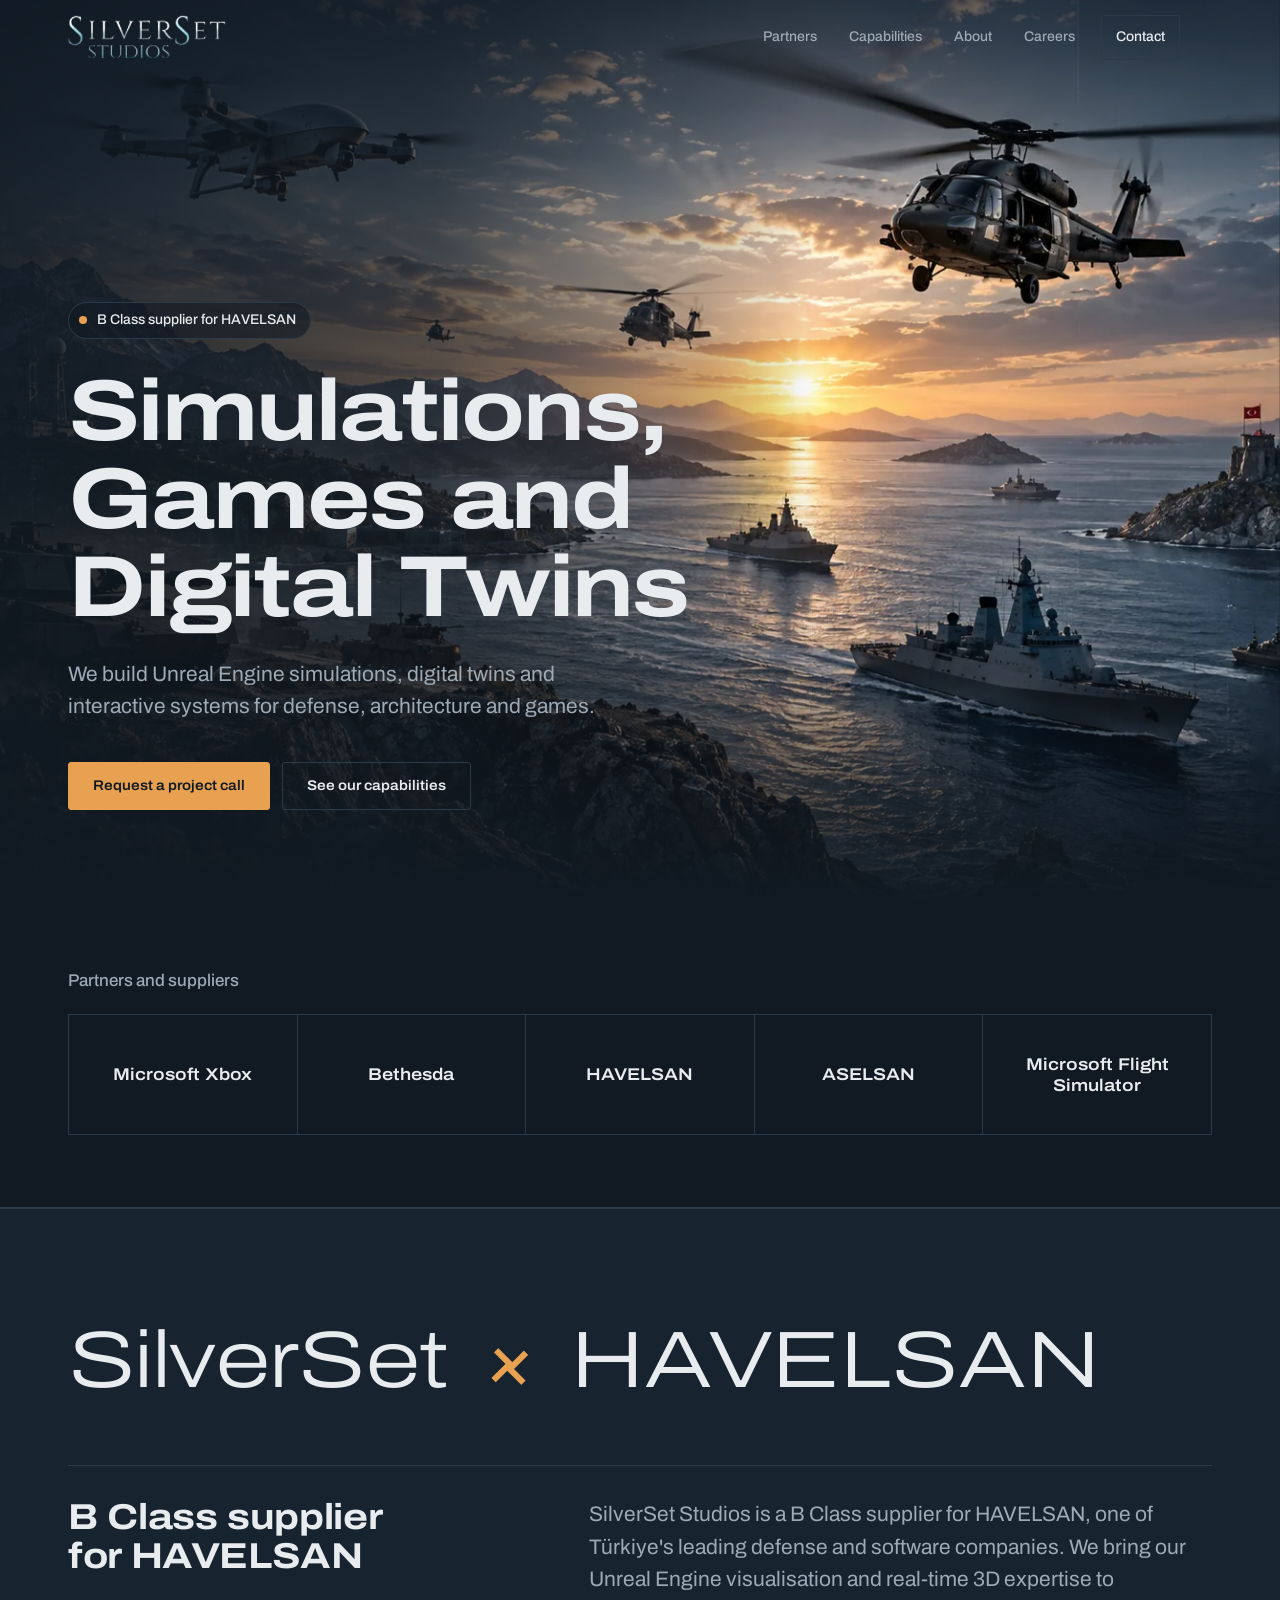
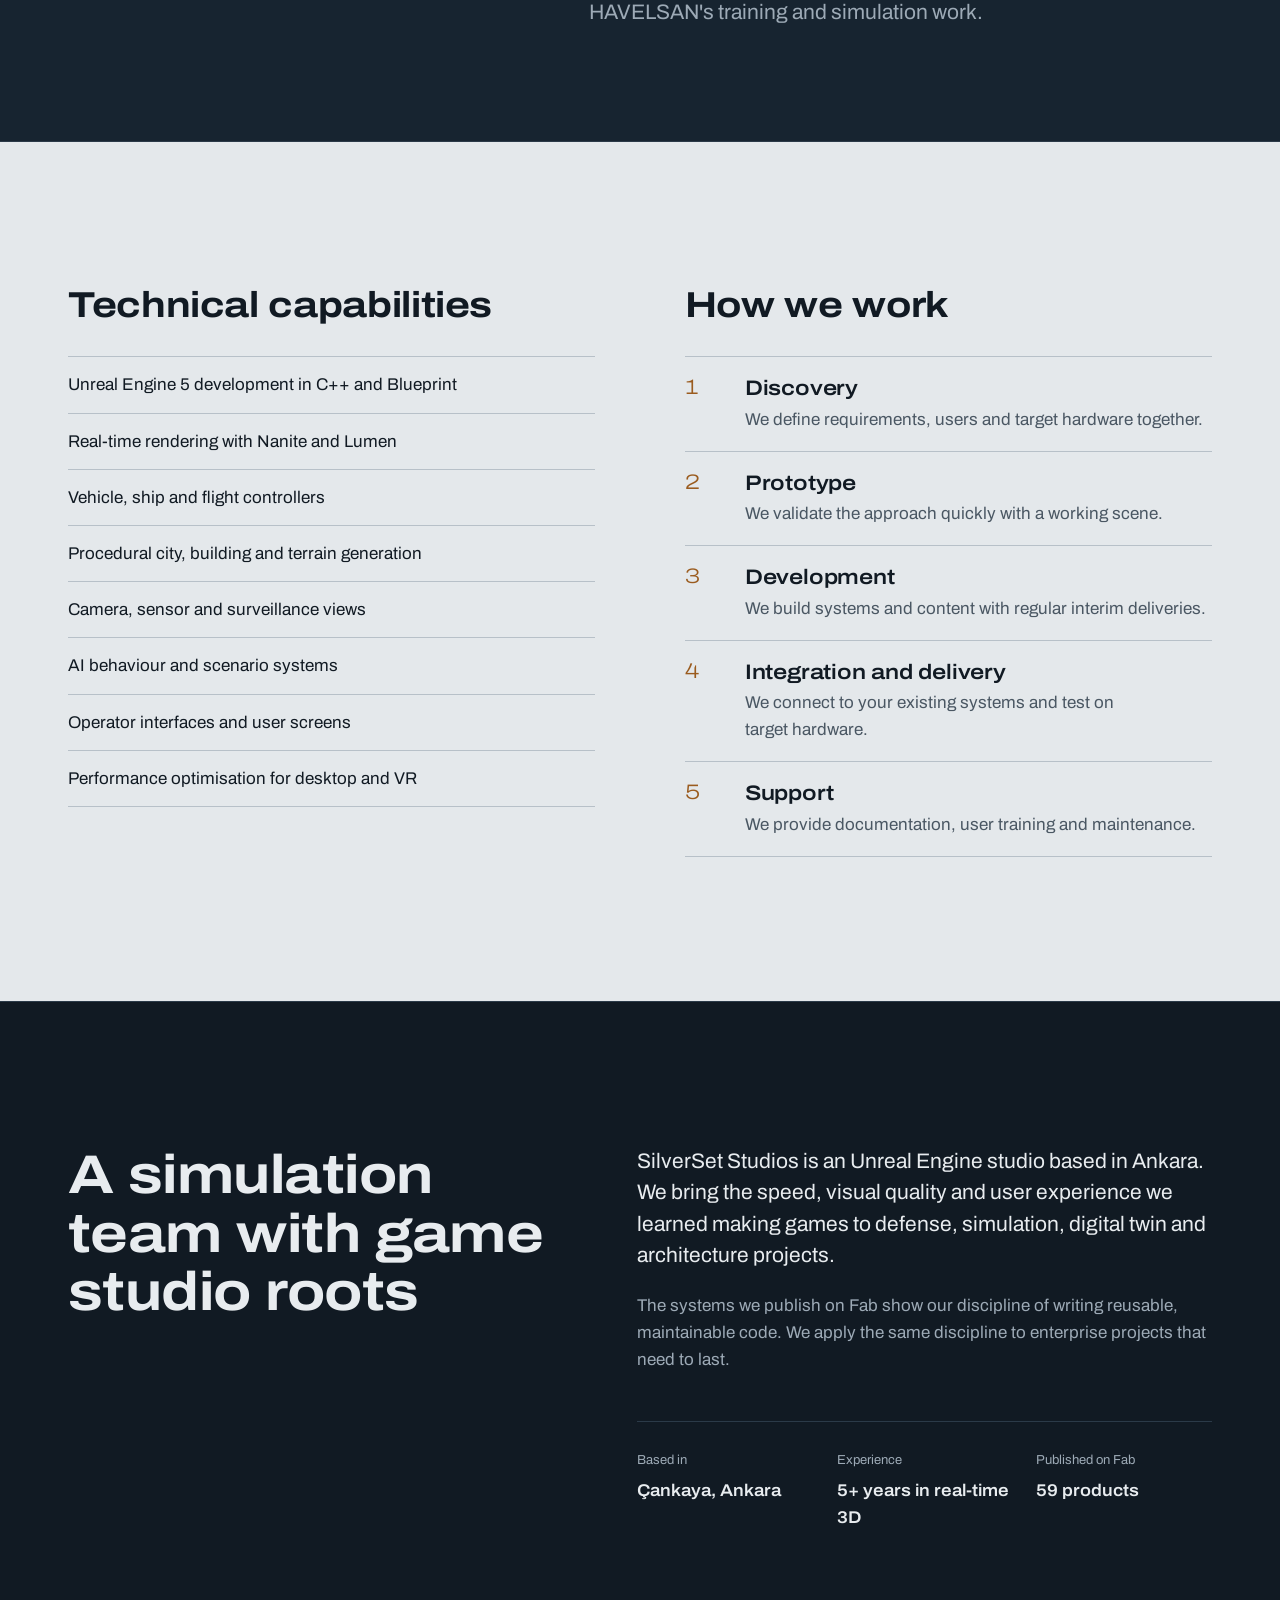
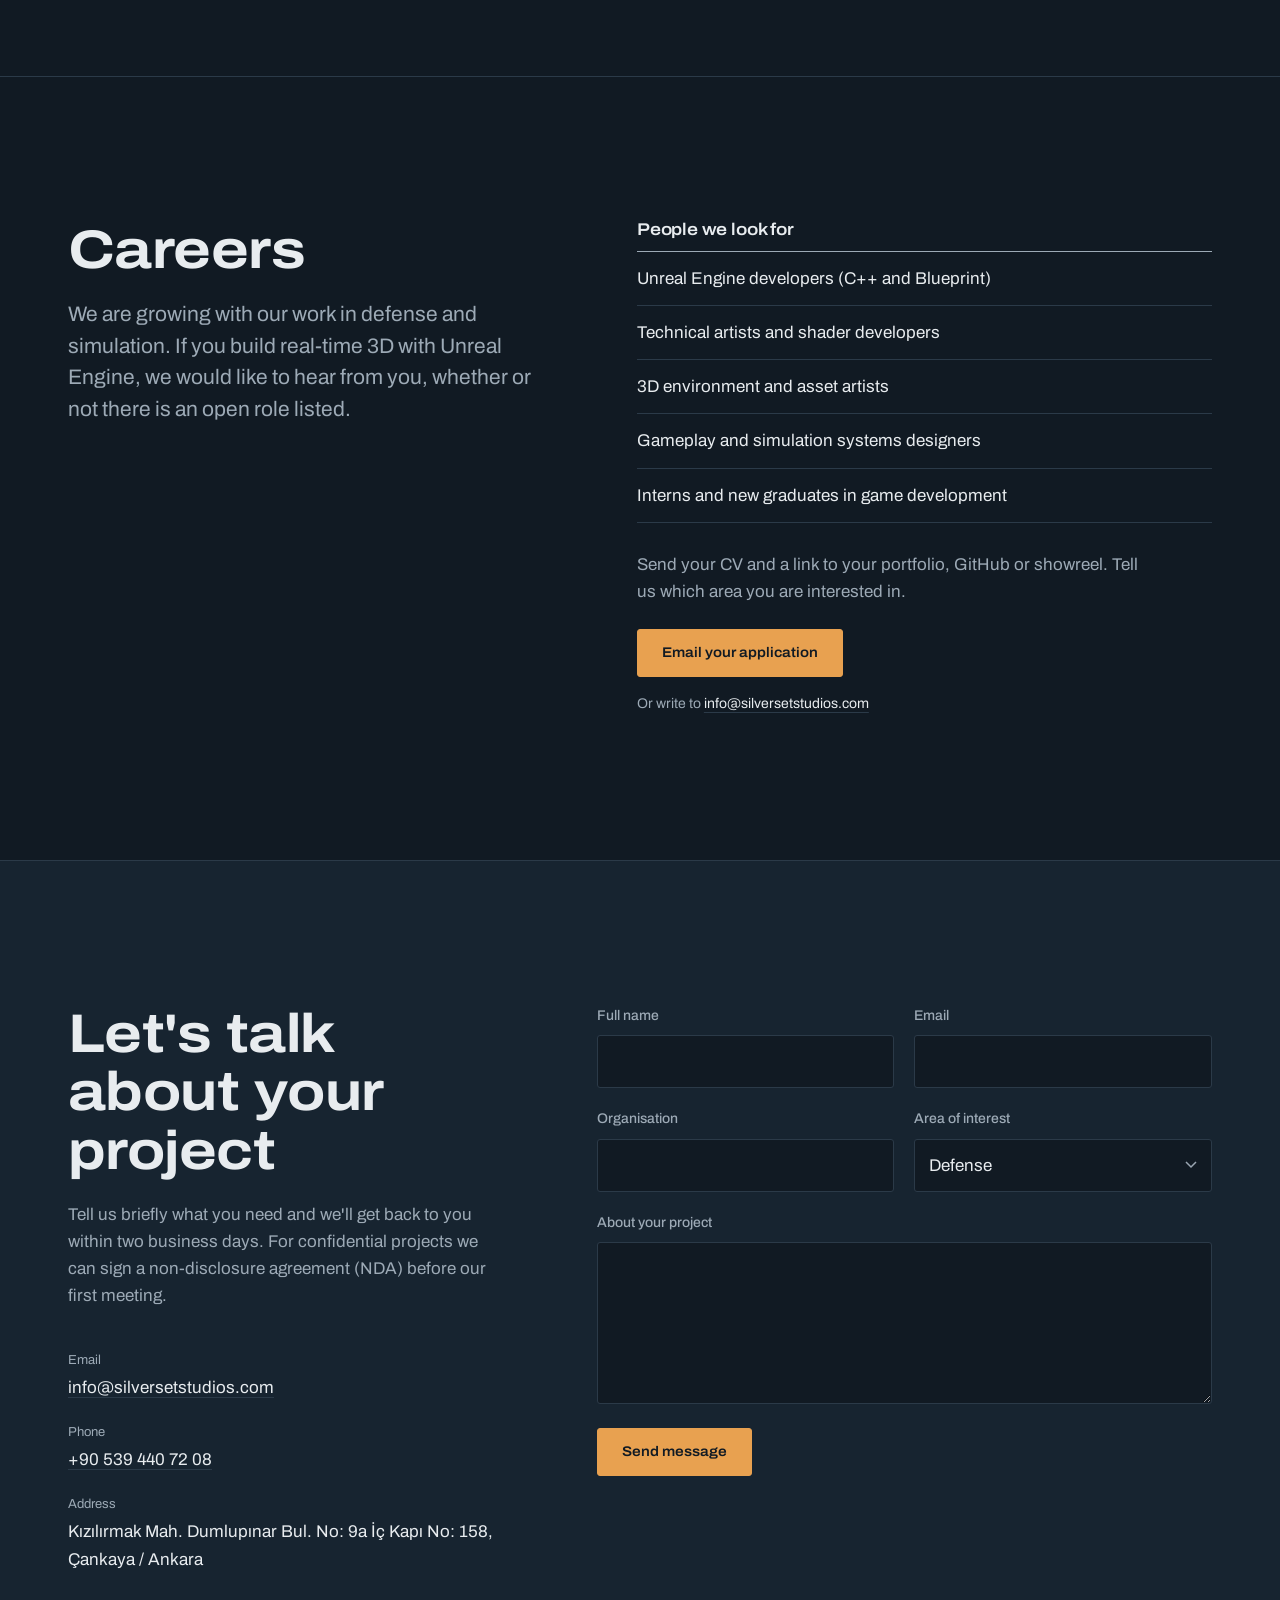
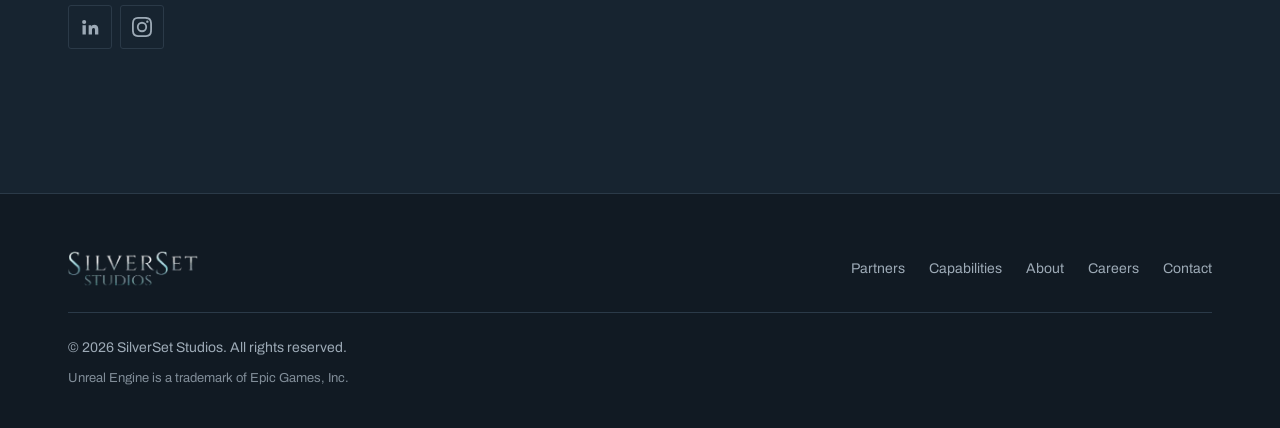
==== commit d28cf409: "Add files via upload" ====
--- a/index.html
+++ b/index.html
@@ -125,16 +125,12 @@
       <section class="partners" id="partners" aria-labelledby="partners-title">
         <div class="wrap">
           <h2 class="partners-title" id="partners-title">Partners and suppliers</h2>
-          <!--
-            Logos live in img/partners/. data-logo is the file name (SVG or a PNG with a
-            transparent background). If the file is missing, the company name is shown instead.
-          -->
           <ul class="partner-list">
-            <li class="partner" data-logo="xbox.png"><span class="partner-name">Microsoft Xbox</span></li>
-            <li class="partner" data-logo="bethesda.png"><span class="partner-name">Bethesda</span></li>
-            <li class="partner" data-logo="havelsan.png"><span class="partner-name">HAVELSAN</span></li>
-            <li class="partner" data-logo="aselsan.png"><span class="partner-name">ASELSAN</span></li>
-            <li class="partner" data-logo="flight-simulator.png"><span class="partner-name">Microsoft Flight Simulator</span></li>
+            <li class="partner"><span class="partner-name">Microsoft Xbox</span></li>
+            <li class="partner"><span class="partner-name">Bethesda</span></li>
+            <li class="partner"><span class="partner-name">HAVELSAN</span></li>
+            <li class="partner"><span class="partner-name">ASELSAN</span></li>
+            <li class="partner"><span class="partner-name">Microsoft Flight Simulator</span></li>
           </ul>
         </div>
       </section>
--- a/styles.css
+++ b/styles.css
@@ -421,29 +421,6 @@
   color: var(--silver);
 }
 
-.partner.has-logo .partner-name {
-  position: absolute !important;
-  width: 1px;
-  height: 1px;
-  overflow: hidden;
-  clip: rect(0 0 0 0);
-  white-space: nowrap;
-}
-
-.partner-logo {
-  max-width: min(160px, 100%);
-  max-height: 48px;
-  width: auto;
-  height: auto;
-  /* every logo in the same silver tone */
-  filter: brightness(0) invert(0.9);
-  opacity: 0.85;
-  transition: opacity 0.2s;
-}
-.partner:hover .partner-logo {
-  opacity: 1;
-}
-
 /* ---------- Partnership ---------- */
 
 .partnership {
